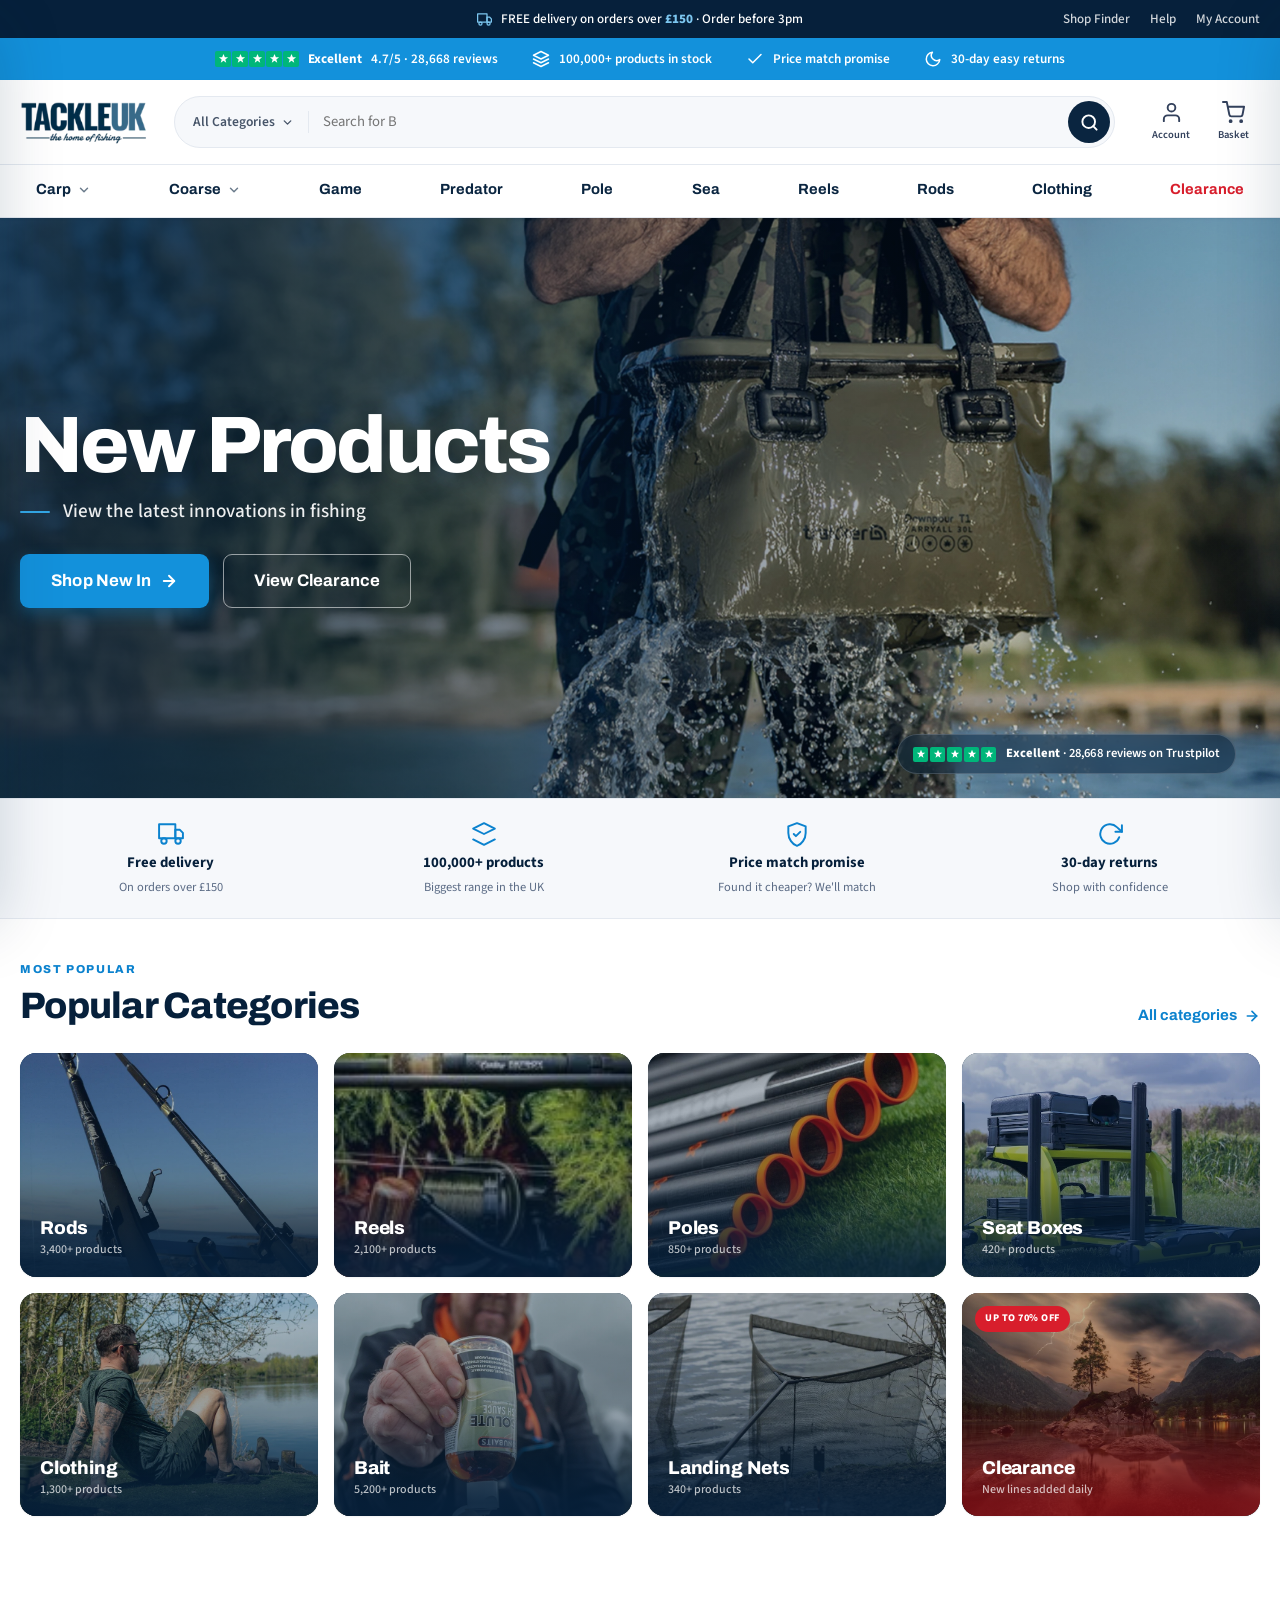
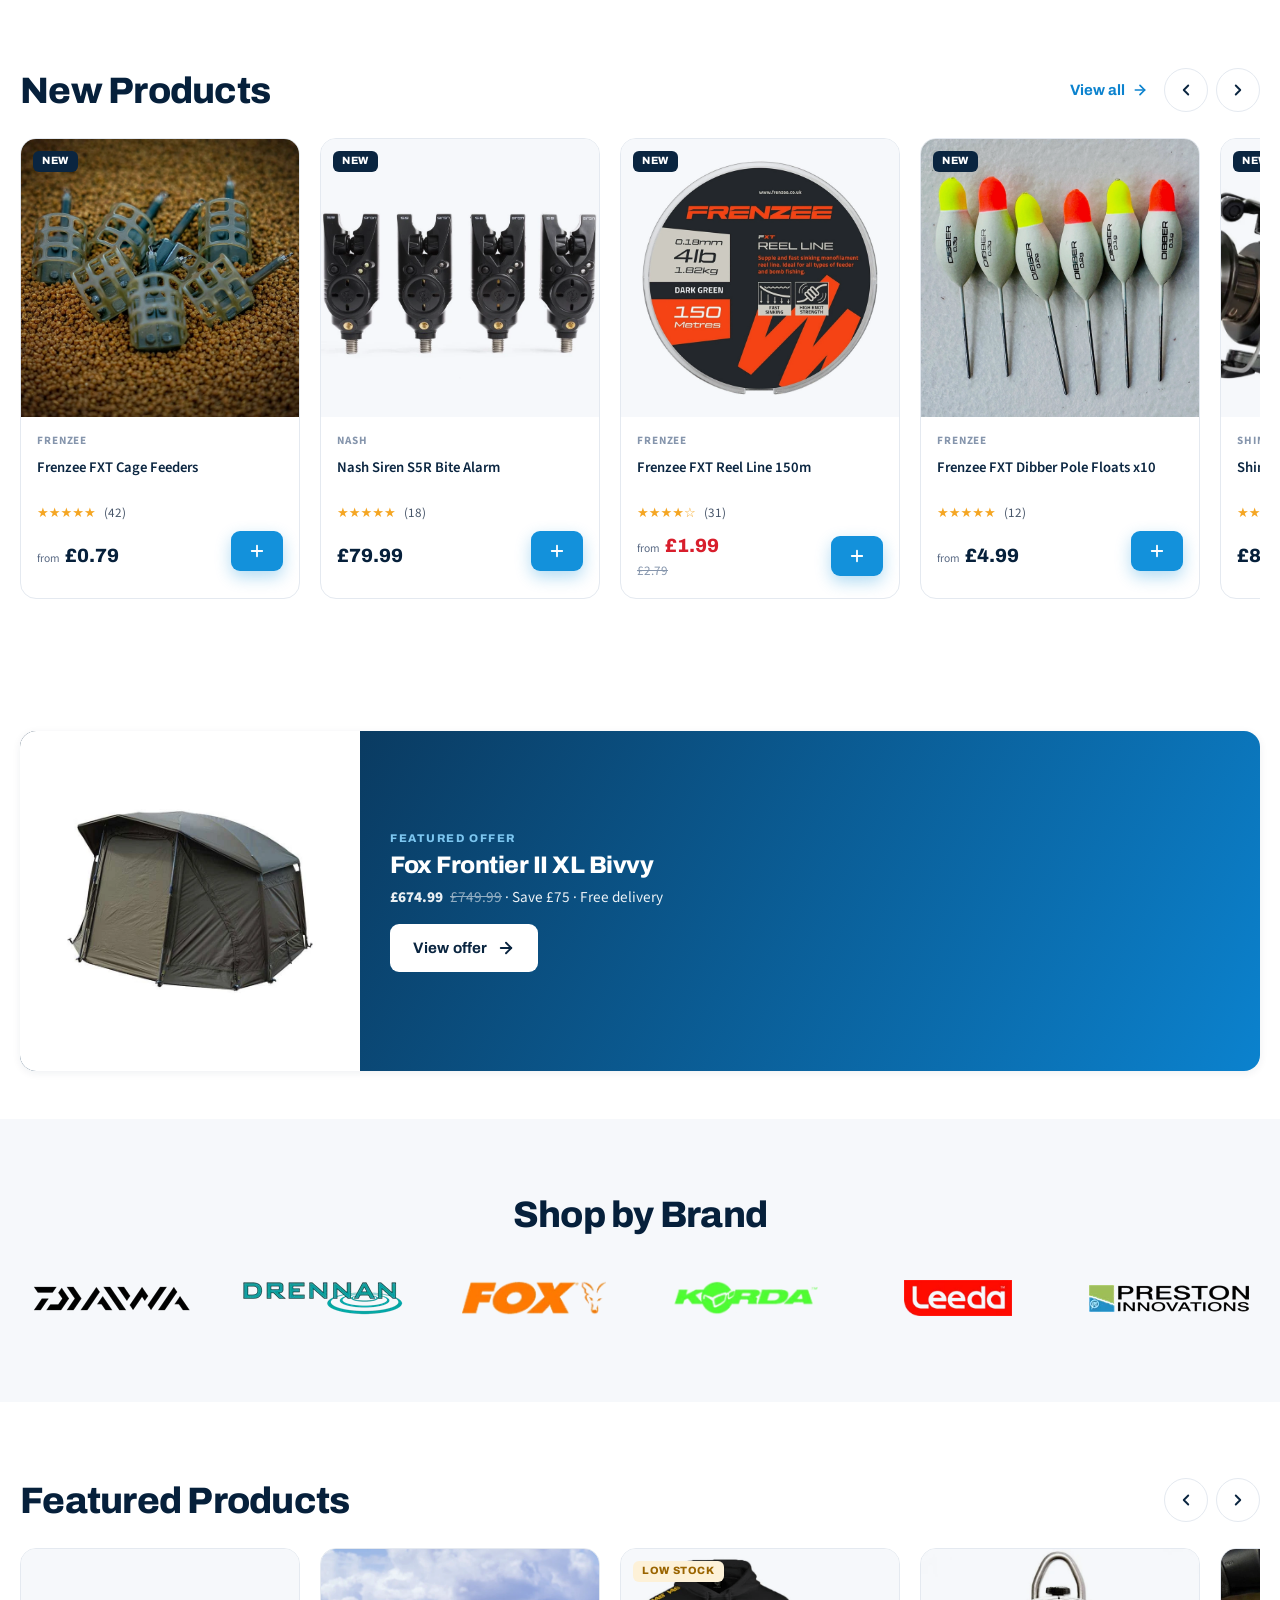
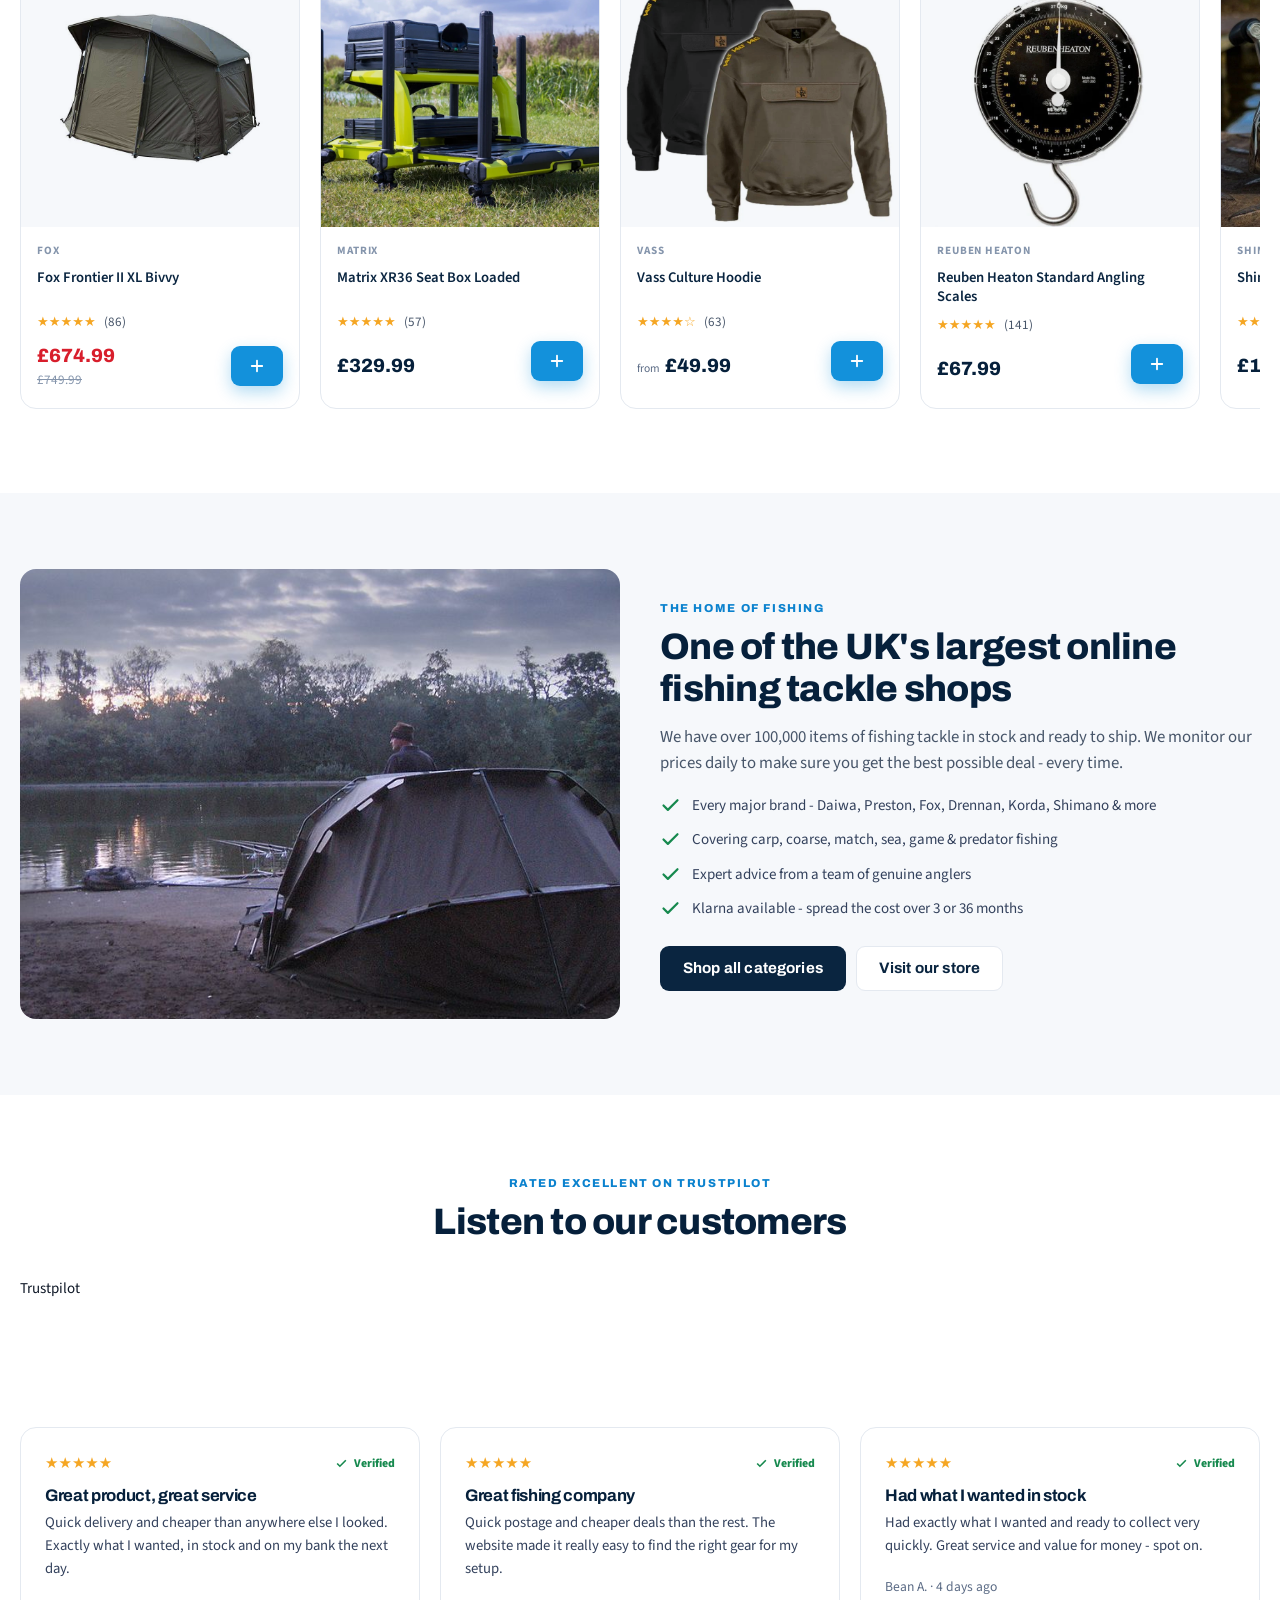
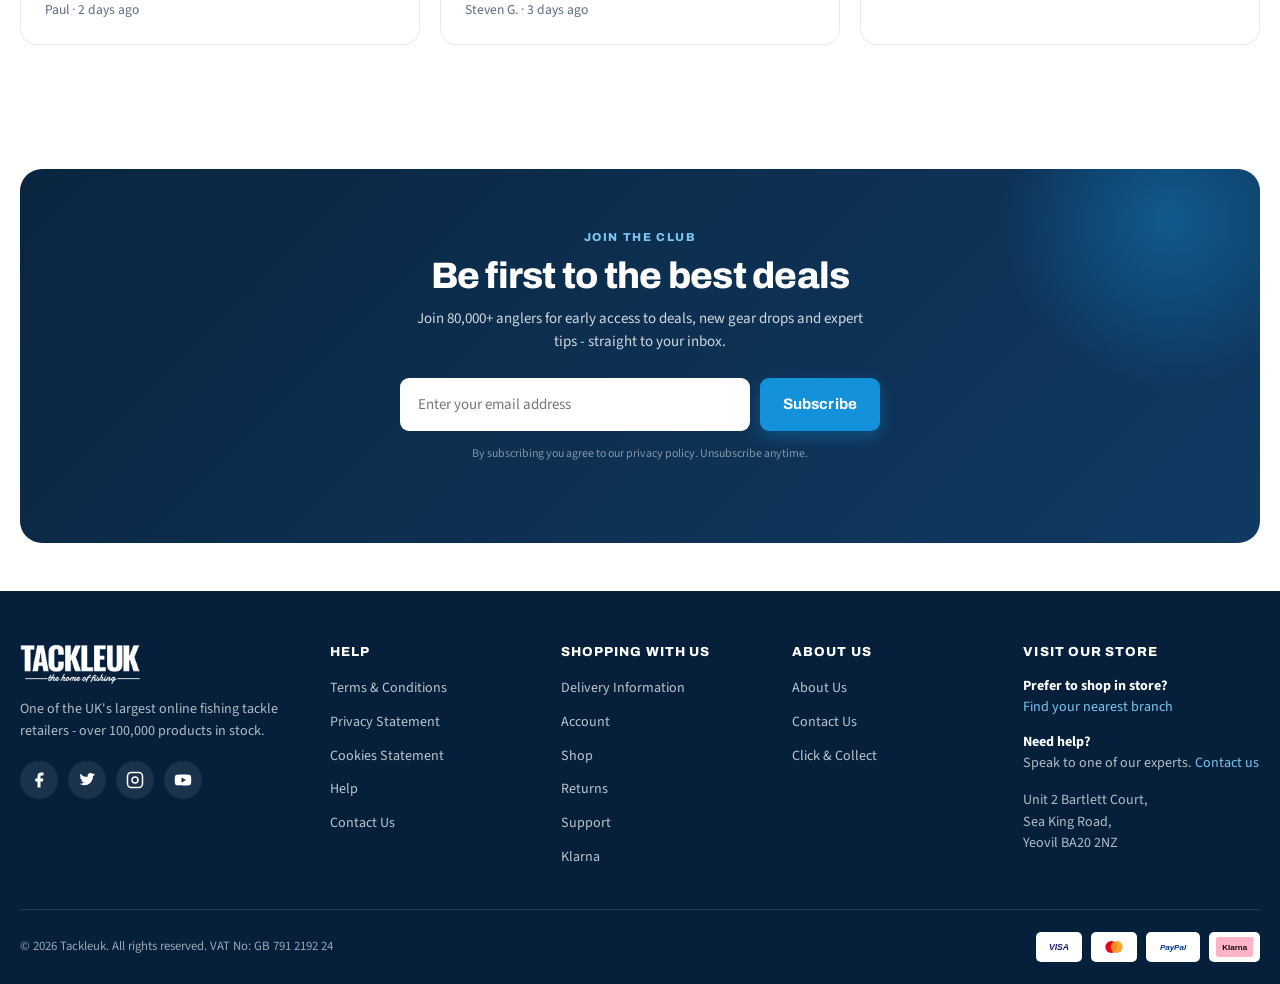
==== index.html @ a9b5683c "Category: pre-order cards show just "Pre-order" (drop ships date) - Remove the "· ships 12 Jul" suff" ====
<!DOCTYPE html>
<html lang="en-GB">
<head>
<meta charset="UTF-8">
<meta name="viewport" content="width=device-width, initial-scale=1">
<title>Tackleuk - The Home of Fishing | UK's Largest Online Tackle Shop</title>
<meta name="description" content="Over 100,000 fishing tackle products in stock. Carp, coarse, game, sea & predator gear from Preston, Daiwa, Fox, Korda, Shimano & more.">
<link rel="preconnect" href="https://fonts.googleapis.com">
<link rel="preconnect" href="https://fonts.gstatic.com" crossorigin>
<link href="https://fonts.googleapis.com/css2?family=Source+Sans+3:wght@400;500;600;700&family=Archivo:wght@600;700;800&display=swap" rel="stylesheet">
<link rel="manifest" href="site.webmanifest">
<meta name="theme-color" content="#0A2540">
<link rel="apple-touch-icon" href="assets/img/icon-192.png">
<link rel="icon" type="image/jpeg" href="assets/img/Tackleuk%20Favicon%20-%20White.jpg">
<link rel="stylesheet" href="assets/css/tuk.css?v=20260724d">
</head>
<body>

<!-- ANNOUNCEMENT BAR -->
<div class="announce">
  <div class="container">
    <div class="announce-rot">
      <svg viewBox="0 0 24 24" fill="none" stroke="currentColor" stroke-width="2" stroke-linecap="round" stroke-linejoin="round"><rect x="1" y="3" width="15" height="13"/><polygon points="16 8 20 8 23 11 23 16 16 16 16 8"/><circle cx="5.5" cy="18.5" r="2.5"/><circle cx="18.5" cy="18.5" r="2.5"/></svg>
      <span>FREE delivery on orders over <b>£150</b><span class="announce-cut"> · Order before 3pm</span></span>
    </div>
    <div class="announce-side">
      <a href="#">Shop Finder</a><a href="#">Help</a><a href="#">My Account</a>
    </div>
  </div>
</div>

<!-- TRUST BAR -->
<div class="trustbar">
  <div class="container">
    <div class="ti"><span class="tp-stars"><span><svg viewBox="0 0 24 24" fill="currentColor"><polygon points="12 2 15 9 22 9 16 14 18 21 12 17 6 21 8 14 2 9 9 9"/></svg></span><span><svg viewBox="0 0 24 24" fill="currentColor"><polygon points="12 2 15 9 22 9 16 14 18 21 12 17 6 21 8 14 2 9 9 9"/></svg></span><span><svg viewBox="0 0 24 24" fill="currentColor"><polygon points="12 2 15 9 22 9 16 14 18 21 12 17 6 21 8 14 2 9 9 9"/></svg></span><span><svg viewBox="0 0 24 24" fill="currentColor"><polygon points="12 2 15 9 22 9 16 14 18 21 12 17 6 21 8 14 2 9 9 9"/></svg></span><span><svg viewBox="0 0 24 24" fill="currentColor"><polygon points="12 2 15 9 22 9 16 14 18 21 12 17 6 21 8 14 2 9 9 9"/></svg></span></span> <b>Excellent</b> 4.7/5 · 28,668 reviews</div>
    <div class="ti"><svg viewBox="0 0 24 24" fill="none" stroke="currentColor" stroke-width="2" stroke-linecap="round" stroke-linejoin="round"><path d="M12 2L2 7l10 5 10-5-10-5z"/><path d="M2 17l10 5 10-5M2 12l10 5 10-5"/></svg> 100,000+ products in stock</div>
    <div class="ti"><svg viewBox="0 0 24 24" fill="none" stroke="currentColor" stroke-width="2" stroke-linecap="round" stroke-linejoin="round"><polyline points="20 6 9 17 4 12"/></svg> Price match promise</div>
    <div class="ti"><svg viewBox="0 0 24 24" fill="none" stroke="currentColor" stroke-width="2" stroke-linecap="round" stroke-linejoin="round"><path d="M21 12.79A9 9 0 1 1 11.21 3 7 7 0 0 0 21 12.79z"/></svg> 30-day easy returns</div>
  </div>
</div>

<!-- HEADER -->
<header class="header">
  <div class="header-main">
    <div class="container">
      <a href="index.html" class="logo"><img src="assets/img/logo.webp" alt="TackleUK - the home of fishing" width="178" height="64"></a>

      <div class="search">
        <form role="search" onsubmit="return false">
          <span class="s-cat">All Categories
            <svg viewBox="0 0 24 24" width="13" height="13" fill="none" stroke="currentColor" stroke-width="2.5" stroke-linecap="round" stroke-linejoin="round"><polyline points="6 9 12 15 18 9"/></svg>
          </span>
          <input type="search" placeholder="Search 100,000+ products, brands and categories…" aria-label="Search">
          <button class="s-btn" type="submit" aria-label="Search"><svg viewBox="0 0 24 24" fill="none" stroke="currentColor" stroke-width="2.4" stroke-linecap="round" stroke-linejoin="round"><circle cx="11" cy="11" r="8"/><line x1="21" y1="21" x2="16.65" y2="16.65"/></svg></button>
        </form>
        <div class="s-suggest">
          <h5>Popular searches</h5>
          <div class="s-terms">
            <a href="category.html">Carp rods</a><a href="category.html">Bivvy</a><a href="category.html">Bait boat</a>
            <a href="category.html">Pole elastic</a><a href="category.html">Method feeder</a><a href="category.html">Bite alarms</a>
          </div>
          <h5>Trending products</h5>
          <a href="product.html" class="s-prod"><span class="ph"><img src="assets/img/photos/fox-frontier-xl.webp" alt=""></span><span class="info"><span class="n">Fox Frontier II XL Bivvy</span><span class="p">£674.99</span></span></a>
          <a href="product.html" class="s-prod"><span class="ph"><img src="assets/img/photos/prod-shimano-baitrunner-dl.webp" alt=""></span><span class="info"><span class="n">Shimano Baitrunner DL Reel</span><span class="p">£89.99</span></span></a>
          <a href="product.html" class="s-prod"><span class="ph"><img src="assets/img/photos/prod-daiwa-ninja-x-feeder-rod.webp" alt=""></span><span class="info"><span class="n">Daiwa Ninja X Feeder Rod</span><span class="p">£54.99</span></span></a>
        </div>
      </div>

      <div class="header-tools">
        <a href="#" class="tool"><svg viewBox="0 0 24 24" fill="none" stroke="currentColor" stroke-width="2" stroke-linecap="round" stroke-linejoin="round"><path d="M20 21v-2a4 4 0 0 0-4-4H8a4 4 0 0 0-4 4v2"/><circle cx="12" cy="7" r="4"/></svg><span class="lbl">Account</span></a>
        <a href="#" class="tool" data-open-cart><svg viewBox="0 0 24 24" fill="none" stroke="currentColor" stroke-width="2" stroke-linecap="round" stroke-linejoin="round"><circle cx="9" cy="21" r="1"/><circle cx="20" cy="21" r="1"/><path d="M1 1h4l2.68 13.39a2 2 0 0 0 2 1.61h9.72a2 2 0 0 0 2-1.61L23 6H6"/></svg><span class="lbl">Basket</span><span class="count" data-cart-count style="display:none">0</span></a>
      </div>
    </div>
  </div>

  <!-- NAV + MEGA MENU -->
  <nav class="nav">
    <div class="container">
      <div class="nav-item">
        <a href="category.html" class="nav-link">Carp <svg viewBox="0 0 24 24" fill="none" stroke="currentColor" stroke-width="2.5" stroke-linecap="round" stroke-linejoin="round"><polyline points="6 9 12 15 18 9"/></svg></a>
        <div class="mega mega-flat">
          <ul class="mega-cols">
            <li><a href="category.html">Bait</a></li>
            <li><a href="category.html">Bait Boats</a></li>
            <li><a href="category.html">Baiting Poles & Spoons</a></li>
            <li><a href="category.html">Baiting Tools & Tools</a></li>
            <li><a href="category.html">Bank Sticks</a></li>
            <li><a href="category.html">Barrows</a></li>
            <li><a href="category.html">Batteries</a></li>
            <li><a href="category.html">Bedchairs & Sleep Systems</a></li>
            <li><a href="category.html">Bite Alarms & Receivers</a></li>
            <li><a href="category.html">Bivvies & Shelters</a></li>
            <li><a href="category.html">Bivvy Accessories</a></li>
            <li><a href="category.html">Bivvy Wraps & Skins</a></li>
            <li><a href="category.html">Boat Accessories</a></li>
            <li><a href="category.html">Boilie Making Equipment</a></li>
            <li><a href="category.html">Books & Prints</a></li>
            <li><a href="category.html">Buckets & Accessories</a></li>
            <li><a href="category.html">Buzz Bars</a></li>
            <li><a href="category.html">Carp Care</a></li>
            <li><a href="category.html">Catapults</a></li>
            <li><a href="category.html">Catfish Tackle</a></li>
            <li><a href="category.html">Chairs & Stools</a></li>
            <li><a href="category.html">Clothing</a></li>
            <li><a href="category.html">Controller & Zig Floats</a></li>
            <li><a href="category.html">Cooking Equipment</a></li>
            <li><a href="category.html">Distance Sticks</a></li>
            <li><a href="category.html">Fish Finders</a></li>
            <li><a href="category.html">Gadgets & Tech</a></li>
            <li><a href="category.html">Hand Towels</a></li>
            <li><a href="category.html">Hair Rigs & Rigs</a></li>
            <li><a href="category.html">Hooks</a></li>
            <li><a href="category.html">Hooklinks & Leaders</a></li>
            <li><a href="category.html">Leads & Back Leads</a></li>
            <li><a href="category.html">Lighting & Headlamps</a></li>
            <li><a href="category.html">Lines & Braids</a></li>
            <li><a href="category.html">Luggage</a></li>
            <li><a href="category.html">Marker Floats & Elastic</a></li>
            <li><a href="category.html">Method Feeders</a></li>
            <li><a href="category.html">Mosquito & Insect Repellent</a></li>
            <li><a href="category.html">Nets & Handles</a></li>
            <li><a href="category.html">PVA Products</a></li>
            <li><a href="category.html">Reels</a></li>
            <li><a href="category.html">Rig Bits</a></li>
            <li><a href="category.html">Rods</a></li>
            <li><a href="category.html">Rod Carriers & Tubes</a></li>
            <li><a href="category.html">Rod Pods</a></li>
            <li><a href="category.html">Rod Rests</a></li>
            <li><a href="category.html">Sleeping Bags, Pillows & Covers</a></li>
            <li><a href="category.html">Spods & Spombs</a></li>
            <li><a href="category.html">Swingers & Indicators</a></li>
            <li><a href="category.html">Tackle Boxes & Rig Bins</a></li>
            <li><a href="category.html">Throwing Sticks</a></li>
            <li><a href="category.html">Unhooking Mats & Cradles</a></li>
            <li><a href="category.html">Weighing Equipment</a></li>
          </ul>
        </div>
      </div>
      <div class="nav-item"><a href="category.html" class="nav-link">Coarse <svg viewBox="0 0 24 24" fill="none" stroke="currentColor" stroke-width="2.5" stroke-linecap="round" stroke-linejoin="round"><polyline points="6 9 12 15 18 9"/></svg></a>
        <div class="mega">
          <div><h5>Poles & Whips</h5><ul><li><a href="category.html">Match Poles</a></li><li><a href="category.html">Margin Poles</a></li><li><a href="category.html">Pole Elastic</a></li><li><a href="category.html">Pole Floats</a></li></ul></div>
          <div><h5>Seat Boxes</h5><ul><li><a href="category.html">Seat Box Systems</a></li><li><a href="category.html">Accessories</a></li><li><a href="category.html">Feeder Arms</a></li><li><a href="category.html">Side Trays</a></li></ul></div>
          <div><h5>Feeder & Float</h5><ul><li><a href="category.html">Feeder Rods</a></li><li><a href="category.html">Method Feeders</a></li><li><a href="category.html">Groundbait</a></li><li><a href="category.html" class="feat">Match Deals</a></li></ul></div>
        </div>
      </div>
      <div class="nav-item"><a href="category.html" class="nav-link">Game</a></div>
      <div class="nav-item"><a href="category.html" class="nav-link">Predator</a></div>
      <div class="nav-item"><a href="category.html" class="nav-link">Pole</a></div>
      <div class="nav-item"><a href="category.html" class="nav-link">Sea</a></div>
      <div class="nav-item"><a href="category.html" class="nav-link">Reels</a></div>
      <div class="nav-item"><a href="category.html" class="nav-link">Rods</a></div>
      <div class="nav-item"><a href="category.html" class="nav-link">Clothing</a></div>
      <div class="nav-item"><a href="category.html" class="nav-link clearance">Clearance</a></div>
    </div>
  </nav>
</header>

<!-- HERO -->
<section class="hero" data-hero>
  <div class="hero-slide">
    <img class="bg" src="assets/img/hero-1.jpg" alt="Angler wading the margins with a Trakker carryall">
    <div class="container">
      <div class="hero-inner">
        <h1 class="hero-title">New Products</h1>
        <p class="hero-lede"><span class="lede-rule"></span>View the latest innovations in fishing</p>
        <div class="hero-actions">
          <a href="category.html" class="btn btn-primary btn-lg">Shop New In
            <svg viewBox="0 0 24 24" fill="none" stroke="currentColor" stroke-width="2.5" stroke-linecap="round" stroke-linejoin="round"><line x1="5" y1="12" x2="19" y2="12"/><polyline points="12 5 19 12 12 19"/></svg></a>
          <a href="category.html" class="btn btn-outline-light btn-lg">View Clearance</a>
        </div>
      </div>
    </div>
  </div>
  <a class="hero-trust" href="#reviews" aria-label="Rated Excellent on Trustpilot from 28,668 reviews">
    <span class="tp-stars"><span><svg viewBox="0 0 24 24" fill="currentColor"><polygon points="12 2 15 9 22 9 16 14 18 21 12 17 6 21 8 14 2 9 9 9"/></svg></span><span><svg viewBox="0 0 24 24" fill="currentColor"><polygon points="12 2 15 9 22 9 16 14 18 21 12 17 6 21 8 14 2 9 9 9"/></svg></span><span><svg viewBox="0 0 24 24" fill="currentColor"><polygon points="12 2 15 9 22 9 16 14 18 21 12 17 6 21 8 14 2 9 9 9"/></svg></span><span><svg viewBox="0 0 24 24" fill="currentColor"><polygon points="12 2 15 9 22 9 16 14 18 21 12 17 6 21 8 14 2 9 9 9"/></svg></span><span><svg viewBox="0 0 24 24" fill="currentColor"><polygon points="12 2 15 9 22 9 16 14 18 21 12 17 6 21 8 14 2 9 9 9"/></svg></span></span>
    <span class="ht-txt"><b>Excellent</b> · 28,668 reviews<span class="ht-tp"> on Trustpilot</span></span>
  </a>
</section>

<!-- USP BAND -->
<section class="usp-band">
  <div class="container">
    <div class="usp-band-in">
      <div class="u"><span class="ic"><svg viewBox="0 0 24 24" fill="none" stroke="currentColor" stroke-width="2" stroke-linecap="round" stroke-linejoin="round"><rect x="1" y="3" width="15" height="13"/><polygon points="16 8 20 8 23 11 23 16 16 16 16 8"/><circle cx="5.5" cy="18.5" r="2.5"/><circle cx="18.5" cy="18.5" r="2.5"/></svg></span><div class="t">Free delivery</div><div class="d">On orders over £150</div></div>
      <div class="u"><span class="ic"><svg viewBox="0 0 24 24" fill="none" stroke="currentColor" stroke-width="2" stroke-linecap="round" stroke-linejoin="round"><path d="M12 2L2 7l10 5 10-5-10-5z"/><path d="M2 17l10 5 10-5"/></svg></span><div class="t">100,000+ products</div><div class="d">Biggest range in the UK</div></div>
      <div class="u"><span class="ic"><svg viewBox="0 0 24 24" fill="none" stroke="currentColor" stroke-width="2" stroke-linecap="round" stroke-linejoin="round"><path d="M12 2L4 5v6c0 5.5 3.8 10.7 8 12 4.2-1.3 8-6.5 8-12V5l-8-3z"/><polyline points="9 12 11 14 15 10"/></svg></span><div class="t">Price match promise</div><div class="d">Found it cheaper? We'll match</div></div>
      <div class="u"><span class="ic"><svg viewBox="0 0 24 24" fill="none" stroke="currentColor" stroke-width="2" stroke-linecap="round" stroke-linejoin="round"><polyline points="23 4 23 10 17 10"/><path d="M20.49 15a9 9 0 1 1-2.12-9.36L23 10"/></svg></span><div class="t">30-day returns</div><div class="d">Shop with confidence</div></div>
    </div>
  </div>
</section>

<!-- POPULAR CATEGORIES -->
<section class="section" style="padding-top:clamp(22px,3vw,40px)">
  <div class="container">
    <div class="flex items-end justify-between mb-4" style="gap:20px">
      <div><span class="eyebrow">Most popular</span><h2 style="margin-top:6px">Popular Categories</h2></div>
      <a href="category.html" class="link-arrow">All categories <svg viewBox="0 0 24 24" fill="none" stroke="currentColor" stroke-width="2.5" stroke-linecap="round" stroke-linejoin="round"><line x1="5" y1="12" x2="19" y2="12"/><polyline points="12 5 19 12 12 19"/></svg></a>
    </div>
    <div class="cat-grid">
      <a class="cat-tile" href="category.html"><img src="assets/img/photos/rods.webp" alt="Rods"><span class="ct-go"><svg viewBox="0 0 24 24" fill="none" stroke="currentColor" stroke-width="2.5" stroke-linecap="round" stroke-linejoin="round"><line x1="5" y1="12" x2="19" y2="12"/><polyline points="12 5 19 12 12 19"/></svg></span><div class="ct-body"><span class="ct-name">Rods</span><span class="ct-meta">3,400+ products</span></div></a>
      <a class="cat-tile" href="category.html"><img src="assets/img/photos/reels.webp" alt="Reels"><span class="ct-go"><svg viewBox="0 0 24 24" fill="none" stroke="currentColor" stroke-width="2.5" stroke-linecap="round" stroke-linejoin="round"><line x1="5" y1="12" x2="19" y2="12"/><polyline points="12 5 19 12 12 19"/></svg></span><div class="ct-body"><span class="ct-name">Reels</span><span class="ct-meta">2,100+ products</span></div></a>
      <a class="cat-tile" href="category.html"><img src="assets/img/photos/poles.webp" alt="Poles"><span class="ct-go"><svg viewBox="0 0 24 24" fill="none" stroke="currentColor" stroke-width="2.5" stroke-linecap="round" stroke-linejoin="round"><line x1="5" y1="12" x2="19" y2="12"/><polyline points="12 5 19 12 12 19"/></svg></span><div class="ct-body"><span class="ct-name">Poles</span><span class="ct-meta">850+ products</span></div></a>
      <a class="cat-tile" href="category.html"><img src="assets/img/photos/seat%20boxes.webp" alt="Seat boxes"><span class="ct-go"><svg viewBox="0 0 24 24" fill="none" stroke="currentColor" stroke-width="2.5" stroke-linecap="round" stroke-linejoin="round"><line x1="5" y1="12" x2="19" y2="12"/><polyline points="12 5 19 12 12 19"/></svg></span><div class="ct-body"><span class="ct-name">Seat Boxes</span><span class="ct-meta">420+ products</span></div></a>
      <a class="cat-tile" href="category.html"><img src="assets/img/photos/clothing.webp" alt="Clothing"><span class="ct-go"><svg viewBox="0 0 24 24" fill="none" stroke="currentColor" stroke-width="2.5" stroke-linecap="round" stroke-linejoin="round"><line x1="5" y1="12" x2="19" y2="12"/><polyline points="12 5 19 12 12 19"/></svg></span><div class="ct-body"><span class="ct-name">Clothing</span><span class="ct-meta">1,300+ products</span></div></a>
      <a class="cat-tile" href="category.html"><img src="assets/img/photos/bait.webp" alt="Bait"><span class="ct-go"><svg viewBox="0 0 24 24" fill="none" stroke="currentColor" stroke-width="2.5" stroke-linecap="round" stroke-linejoin="round"><line x1="5" y1="12" x2="19" y2="12"/><polyline points="12 5 19 12 12 19"/></svg></span><div class="ct-body"><span class="ct-name">Bait</span><span class="ct-meta">5,200+ products</span></div></a>
      <a class="cat-tile" href="category.html"><img src="assets/img/photos/nets.webp" alt="Landing nets"><span class="ct-go"><svg viewBox="0 0 24 24" fill="none" stroke="currentColor" stroke-width="2.5" stroke-linecap="round" stroke-linejoin="round"><line x1="5" y1="12" x2="19" y2="12"/><polyline points="12 5 19 12 12 19"/></svg></span><div class="ct-body"><span class="ct-name">Landing Nets</span><span class="ct-meta">340+ products</span></div></a>
      <a class="cat-tile ct-sale" href="category.html"><img src="assets/img/photos/tile-clearance.jpg" alt="Clearance"><span class="ct-flag">Up to 70% off</span><span class="ct-go"><svg viewBox="0 0 24 24" fill="none" stroke="currentColor" stroke-width="2.5" stroke-linecap="round" stroke-linejoin="round"><line x1="5" y1="12" x2="19" y2="12"/><polyline points="12 5 19 12 12 19"/></svg></span><div class="ct-body"><span class="ct-name">Clearance</span><span class="ct-meta">New lines added daily</span></div></a>
    </div>
  </div>
</section>

<!-- NEW PRODUCTS CAROUSEL -->
<section class="section">
  <div class="container">
    <div class="flex items-end justify-between mb-4" style="gap:20px">
      <div><h2 style="margin-top:0">New Products</h2></div>
      <div class="flex items-center gap-3">
        <a href="category.html" class="link-arrow">View all <svg viewBox="0 0 24 24" fill="none" stroke="currentColor" stroke-width="2.5" stroke-linecap="round" stroke-linejoin="round"><line x1="5" y1="12" x2="19" y2="12"/><polyline points="12 5 19 12 12 19"/></svg></a>
        <div class="carousel-nav" data-carousel-nav>
          <button data-prev aria-label="Previous"><svg viewBox="0 0 24 24" fill="none" stroke="currentColor" stroke-width="2.5" stroke-linecap="round" stroke-linejoin="round"><polyline points="15 18 9 12 15 6"/></svg></button>
          <button data-next aria-label="Next"><svg viewBox="0 0 24 24" fill="none" stroke="currentColor" stroke-width="2.5" stroke-linecap="round" stroke-linejoin="round"><polyline points="9 18 15 12 9 6"/></svg></button>
        </div>
      </div>
    </div>
    <div class="carousel" data-carousel id="newCarousel">
      <div class="carousel-track">
        <!-- card template repeated -->
        <article class="card">
          <div class="media">
            <div class="badges"><span class="badge badge-new">New</span></div>
            
            <a href="product.html"><img src="assets/img/photos/prod-frenzee-fxt-cage-feeders.webp" alt="Frenzee FXT Cage Feeders"></a>
          </div>
          <div class="body">
            <span class="brand-name">Frenzee</span>
            <a href="product.html" class="title">Frenzee FXT Cage Feeders</a>
            <div class="rating"><span class="stars">★★★★★</span><span>(42)</span></div>
            <div class="meta-row">
              <div class="price"><span class="from">from</span><span class="now">£0.79</span></div>
              <button class="btn btn-primary btn-sm" data-add="p-feeder" data-name="Frenzee FXT Cage Feeders" data-price="0.79" data-img="assets/img/photos/prod-frenzee-fxt-cage-feeders.webp" aria-label="Add to basket"><svg viewBox="0 0 24 24" fill="none" stroke="currentColor" stroke-width="2.4" stroke-linecap="round" stroke-linejoin="round"><line x1="12" y1="5" x2="12" y2="19"/><line x1="5" y1="12" x2="19" y2="12"/></svg></button>
            </div>
          </div>
        </article>

        <article class="card">
          <div class="media">
            <div class="badges"><span class="badge badge-new">New</span></div>
            
            <a href="product.html"><img src="assets/img/photos/prod-nash-siren-s5.webp" alt="Nash Siren S5R Bite Alarm"></a>
          </div>
          <div class="body">
            <span class="brand-name">Nash</span>
            <a href="product.html" class="title">Nash Siren S5R Bite Alarm</a>
            <div class="rating"><span class="stars">★★★★★</span><span>(18)</span></div>
            <div class="meta-row">
              <div class="price"><span class="now">£79.99</span></div>
              <button class="btn btn-primary btn-sm" data-add="p-alarm" data-name="Nash Siren S5R Bite Alarm" data-price="79.99" data-img="assets/img/photos/prod-nash-siren-s5.webp" aria-label="Add to basket"><svg viewBox="0 0 24 24" fill="none" stroke="currentColor" stroke-width="2.4" stroke-linecap="round" stroke-linejoin="round"><line x1="12" y1="5" x2="12" y2="19"/><line x1="5" y1="12" x2="19" y2="12"/></svg></button>
            </div>
          </div>
        </article>

        <article class="card">
          <div class="media">
            <div class="badges"><span class="badge badge-new">New</span></div>
            
            <a href="product.html"><img src="assets/img/photos/prod-frenzee-fxt-reel-line.webp" alt="Frenzee FXT Reel Line 150m"></a>
          </div>
          <div class="body">
            <span class="brand-name">Frenzee</span>
            <a href="product.html" class="title">Frenzee FXT Reel Line 150m</a>
            <div class="rating"><span class="stars">★★★★☆</span><span>(31)</span></div>
            <div class="meta-row">
              <div class="price"><span class="from">from</span><span class="now on-sale">£1.99</span><span class="was">£2.79</span></div>
              <button class="btn btn-primary btn-sm" data-add="p-line" data-name="Frenzee FXT Reel Line 150m" data-price="1.99" data-img="assets/img/photos/prod-frenzee-fxt-reel-line.webp" aria-label="Add to basket"><svg viewBox="0 0 24 24" fill="none" stroke="currentColor" stroke-width="2.4" stroke-linecap="round" stroke-linejoin="round"><line x1="12" y1="5" x2="12" y2="19"/><line x1="5" y1="12" x2="19" y2="12"/></svg></button>
            </div>
          </div>
        </article>

        <article class="card">
          <div class="media">
            <div class="badges"><span class="badge badge-new">New</span></div>
            
            <a href="product.html"><img src="assets/img/photos/prod-frenzee-fxt-dibber-floats.webp" alt="Frenzee FXT Dibber Pole Floats x10"></a>
          </div>
          <div class="body">
            <span class="brand-name">Frenzee</span>
            <a href="product.html" class="title">Frenzee FXT Dibber Pole Floats x10</a>
            <div class="rating"><span class="stars">★★★★★</span><span>(12)</span></div>
            <div class="meta-row">
              <div class="price"><span class="from">from</span><span class="now">£4.99</span></div>
              <button class="btn btn-primary btn-sm" data-add="p-float" data-name="Frenzee FXT Dibber Pole Floats x10" data-price="4.99" data-img="assets/img/photos/prod-frenzee-fxt-dibber-floats.webp" aria-label="Add to basket"><svg viewBox="0 0 24 24" fill="none" stroke="currentColor" stroke-width="2.4" stroke-linecap="round" stroke-linejoin="round"><line x1="12" y1="5" x2="12" y2="19"/><line x1="5" y1="12" x2="19" y2="12"/></svg></button>
            </div>
          </div>
        </article>

        <article class="card">
          <div class="media">
            <div class="badges"><span class="badge badge-new">New</span></div>
            
            <a href="product.html"><img src="assets/img/photos/prod-shimano-baitrunner-dl.webp" alt="Shimano Baitrunner DL Reel"></a>
          </div>
          <div class="body">
            <span class="brand-name">Shimano</span>
            <a href="product.html" class="title">Shimano Baitrunner DL Reel</a>
            <div class="rating"><span class="stars">★★★★★</span><span>(204)</span></div>
            <div class="meta-row">
              <div class="price"><span class="now">£89.99</span></div>
              <button class="btn btn-primary btn-sm" data-add="p-reel" data-name="Shimano Baitrunner DL Reel" data-price="89.99" data-img="assets/img/photos/prod-shimano-baitrunner-dl.webp" aria-label="Add to basket"><svg viewBox="0 0 24 24" fill="none" stroke="currentColor" stroke-width="2.4" stroke-linecap="round" stroke-linejoin="round"><line x1="12" y1="5" x2="12" y2="19"/><line x1="5" y1="12" x2="19" y2="12"/></svg></button>
            </div>
          </div>
        </article>
        <article class="card">
          <div class="media">
            <div class="badges"><span class="badge badge-new">New</span></div>
            
            <a href="product.html"><img src="assets/img/photos/prod-fox-rage-uv-lure-pack.webp" alt="Fox Rage Ultra UV Pike Lure Pack"></a>
          </div>
          <div class="body">
            <span class="brand-name">Fox Rage</span>
            <a href="product.html" class="title">Fox Rage Ultra UV Pike Lure Pack</a>
            <div class="rating"><span class="stars">★★★★★</span><span>(37)</span></div>
            <div class="meta-row">
              <div class="price"><span class="now">£12.99</span></div>
              <button class="btn btn-primary btn-sm" data-add="p-lure" data-name="Fox Rage Ultra UV Pike Lure Pack" data-price="12.99" data-img="assets/img/photos/prod-fox-rage-uv-lure-pack.webp" aria-label="Add to basket"><svg viewBox="0 0 24 24" fill="none" stroke="currentColor" stroke-width="2.4" stroke-linecap="round" stroke-linejoin="round"><line x1="12" y1="5" x2="12" y2="19"/><line x1="5" y1="12" x2="19" y2="12"/></svg></button>
            </div>
          </div>
        </article>
        <article class="card">
          <div class="media">
            <div class="badges"><span class="badge badge-new">New</span></div>
            
            <a href="product.html"><img src="assets/img/photos/prod-daiwa-ninja-x-feeder-rod.webp" alt="Daiwa Ninja X Feeder Rod 12ft"></a>
          </div>
          <div class="body">
            <span class="brand-name">Daiwa</span>
            <a href="product.html" class="title">Daiwa Ninja X Feeder Rod 12ft</a>
            <div class="rating"><span class="stars">★★★★★</span><span>(58)</span></div>
            <div class="meta-row">
              <div class="price"><span class="now">£54.99</span></div>
              <button class="btn btn-primary btn-sm" data-add="p-rod" data-name="Daiwa Ninja X Feeder Rod 12ft" data-price="54.99" data-img="assets/img/photos/prod-daiwa-ninja-x-feeder-rod.webp" aria-label="Add to basket"><svg viewBox="0 0 24 24" fill="none" stroke="currentColor" stroke-width="2.4" stroke-linecap="round" stroke-linejoin="round"><line x1="12" y1="5" x2="12" y2="19"/><line x1="5" y1="12" x2="19" y2="12"/></svg></button>
            </div>
          </div>
        </article>
        <article class="card">
          <div class="media">
            <div class="badges"><span class="badge badge-new">New</span></div>
            
            <a href="product.html"><img src="assets/img/photos/prod-sticky-krill-active-boilies.webp" alt="Sticky Baits Krill Active Boilies 1kg"></a>
          </div>
          <div class="body">
            <span class="brand-name">Sticky Baits</span>
            <a href="product.html" class="title">Sticky Baits Krill Active Boilies 1kg</a>
            <div class="rating"><span class="stars">★★★★★</span><span>(96)</span></div>
            <div class="meta-row">
              <div class="price"><span class="now">£14.99</span></div>
              <button class="btn btn-primary btn-sm" data-add="p-bait" data-name="Sticky Baits Krill Active Boilies 1kg" data-price="14.99" data-img="assets/img/photos/prod-sticky-krill-active-boilies.webp" aria-label="Add to basket"><svg viewBox="0 0 24 24" fill="none" stroke="currentColor" stroke-width="2.4" stroke-linecap="round" stroke-linejoin="round"><line x1="12" y1="5" x2="12" y2="19"/><line x1="5" y1="12" x2="19" y2="12"/></svg></button>
            </div>
          </div>
        </article>
        <article class="card">
          <div class="media">
            <div class="badges"><span class="badge badge-new">New</span></div>
            
            <a href="product.html"><img src="assets/img/photos/prod-matrix-xtr300-pole.webp" alt="Matrix Aquos Ultra 13m Pole Package"></a>
          </div>
          <div class="body">
            <span class="brand-name">Matrix</span>
            <a href="product.html" class="title">Matrix Aquos Ultra 13m Pole Package</a>
            <div class="rating"><span class="stars">★★★★☆</span><span>(14)</span></div>
            <div class="meta-row">
              <div class="price"><span class="now">£449.99</span></div>
              <button class="btn btn-primary btn-sm" data-add="p-pole" data-name="Matrix Aquos Ultra 13m Pole Package" data-price="449.99" data-img="assets/img/photos/prod-matrix-xtr300-pole.webp" aria-label="Add to basket"><svg viewBox="0 0 24 24" fill="none" stroke="currentColor" stroke-width="2.4" stroke-linecap="round" stroke-linejoin="round"><line x1="12" y1="5" x2="12" y2="19"/><line x1="5" y1="12" x2="19" y2="12"/></svg></button>
            </div>
          </div>
        </article>
      </div>
    </div>
  </div>
</section>

<!-- DEAL BANNER WITH COUNTDOWN -->
<section class="section-tight">
  <div class="container">
    <a href="product.html" class="promo-feature">
      <div class="pf-media"><img src="assets/img/photos/fox-frontier-xl.webp" alt="Fox Frontier II XL Bivvy"></div>
      <div class="pf-body">
        <span class="pf-eyebrow">Featured offer</span>
        <h3>Fox Frontier II XL Bivvy</h3>
        <p><b>£674.99</b> <s>£749.99</s> · Save £75 · Free delivery</p>
        <span class="btn pf-btn">View offer <svg viewBox="0 0 24 24" fill="none" stroke="currentColor" stroke-width="2.5" stroke-linecap="round" stroke-linejoin="round"><line x1="5" y1="12" x2="19" y2="12"/><polyline points="12 5 19 12 12 19"/></svg></span>
      </div>
    </a>
  </div>
</section>

<!-- BRAND RAIL -->
<section class="section bg-soft">
  <div class="container">
    <div class="section-head"><h2 style="margin-top:0">Shop by Brand</h2></div>
    <div class="brand-rail">
      <a href="category.html"><img src="assets/img/brand-daiwa.webp" alt="Daiwa" height="34"></a>
      <a href="category.html"><img src="assets/img/brand-drennan.webp" alt="Drennan" height="34"></a>
      <a href="category.html"><img src="assets/img/brand-fox.webp" alt="Fox" height="34"></a>
      <a href="category.html"><img src="assets/img/brand-korda.webp" alt="Korda" height="34"></a>
      <a href="category.html"><img src="assets/img/brand-leeda.webp" alt="Leeda" height="34"></a>
      <a href="category.html"><img src="assets/img/brand-preston.webp" alt="Preston Innovations" height="34"></a>
    </div>
  </div>
</section>

<!-- FEATURED PRODUCTS GRID -->
<section class="section">
  <div class="container">
    <div class="flex items-end justify-between mb-4" style="gap:20px">
      <div><h2 style="margin-top:0">Featured Products</h2></div>
      <div class="flex items-center gap-3">
        <div class="carousel-nav" data-carousel-nav>
          <button data-prev aria-label="Previous"><svg viewBox="0 0 24 24" fill="none" stroke="currentColor" stroke-width="2.5" stroke-linecap="round" stroke-linejoin="round"><polyline points="15 18 9 12 15 6"/></svg></button>
          <button data-next aria-label="Next"><svg viewBox="0 0 24 24" fill="none" stroke="currentColor" stroke-width="2.5" stroke-linecap="round" stroke-linejoin="round"><polyline points="9 18 15 12 9 6"/></svg></button>
        </div>
      </div>
    </div>
    <div class="carousel" data-carousel id="featuredCarousel">
      <div class="carousel-track">
      <article class="card">
        <div class="media">
          <a href="product.html"><img src="assets/img/photos/fox-frontier-xl.webp" alt="Fox Frontier II XL Bivvy"></a>
        </div>
        <div class="body">
          <span class="brand-name">Fox</span>
          <a href="product.html" class="title">Fox Frontier II XL Bivvy</a>
          <div class="rating"><span class="stars">★★★★★</span><span>(86)</span></div>
          <div class="meta-row">
            <div class="price"><span class="now on-sale">£674.99</span><span class="was">£749.99</span></div>
            <button class="btn btn-primary btn-sm" data-add="p-bivvy" data-variant="Frontier II XL · Khaki Green" data-name="Fox Frontier II XL Bivvy" data-price="674.99" data-img="assets/img/photos/mega-carp.jpg" aria-label="Add to basket"><svg viewBox="0 0 24 24" fill="none" stroke="currentColor" stroke-width="2.4" stroke-linecap="round" stroke-linejoin="round"><line x1="12" y1="5" x2="12" y2="19"/><line x1="5" y1="12" x2="19" y2="12"/></svg></button>
          </div>
        </div>
      </article>

      <article class="card">
        <div class="media">
          
          <a href="product.html"><img src="assets/img/photos/prod-matrix-xr36-seatbox.webp" alt="Matrix XR36 Seat Box"></a>
        </div>
        <div class="body">
          <span class="brand-name">Matrix</span>
          <a href="product.html" class="title">Matrix XR36 Seat Box Loaded</a>
          <div class="rating"><span class="stars">★★★★★</span><span>(57)</span></div>
          <div class="meta-row">
            <div class="price"><span class="now">£329.99</span></div>
            <button class="btn btn-primary btn-sm" data-add="p-seatbox" data-name="Matrix XR36 Seat Box Loaded" data-price="329.99" data-img="assets/img/photos/prod-matrix-xr36-seatbox.webp" aria-label="Add to basket"><svg viewBox="0 0 24 24" fill="none" stroke="currentColor" stroke-width="2.4" stroke-linecap="round" stroke-linejoin="round"><line x1="12" y1="5" x2="12" y2="19"/><line x1="5" y1="12" x2="19" y2="12"/></svg></button>
          </div>
        </div>
      </article>

      <article class="card">
        <div class="media">
          <div class="badges"><span class="badge badge-low">Low stock</span></div>
          
          <a href="product.html"><img src="assets/img/photos/prod-vass-culture-hoodie.webp" alt="Vass Culture Hoodie"></a>
        </div>
        <div class="body">
          <span class="brand-name">Vass</span>
          <a href="product.html" class="title">Vass Culture Hoodie</a>
          <div class="rating"><span class="stars">★★★★☆</span><span>(63)</span></div>
          <div class="meta-row">
            <div class="price"><span class="from">from</span><span class="now">£49.99</span></div>
            <button class="btn btn-primary btn-sm" data-add="p-hoody" data-name="Vass Culture Hoodie" data-price="49.99" data-img="assets/img/photos/prod-vass-culture-hoodie.webp" aria-label="Add to basket"><svg viewBox="0 0 24 24" fill="none" stroke="currentColor" stroke-width="2.4" stroke-linecap="round" stroke-linejoin="round"><line x1="12" y1="5" x2="12" y2="19"/><line x1="5" y1="12" x2="19" y2="12"/></svg></button>
          </div>
        </div>
      </article>

      <article class="card">
        <div class="media">
          
          <a href="product.html"><img src="assets/img/photos/prod-reuben-heaton-scales.webp" alt="Reuben Heaton Standard Scales"></a>
        </div>
        <div class="body">
          <span class="brand-name">Reuben Heaton</span>
          <a href="product.html" class="title">Reuben Heaton Standard Angling Scales</a>
          <div class="rating"><span class="stars">★★★★★</span><span>(141)</span></div>
          <div class="meta-row">
            <div class="price"><span class="now">£67.99</span></div>
            <button class="btn btn-primary btn-sm" data-add="p-scales" data-name="Reuben Heaton Standard Angling Scales" data-price="67.99" data-img="assets/img/photos/prod-reuben-heaton-scales.webp" aria-label="Add to basket"><svg viewBox="0 0 24 24" fill="none" stroke="currentColor" stroke-width="2.4" stroke-linecap="round" stroke-linejoin="round"><line x1="12" y1="5" x2="12" y2="19"/><line x1="5" y1="12" x2="19" y2="12"/></svg></button>
          </div>
        </div>
      </article>
        <article class="card">
          <div class="media">

            <a href="product.html"><img src="assets/img/photos/prod-shimano-stradic.webp" alt="Shimano Stradic FL 4000 Reel"></a>
          </div>
          <div class="body">
            <span class="brand-name">Shimano</span>
            <a href="product.html" class="title">Shimano Stradic FL 4000 Reel</a>
            <div class="rating"><span class="stars">★★★★★</span><span>(76)</span></div>
            <div class="meta-row">
              <div class="price"><span class="now">£199.99</span></div>
              <button class="btn btn-primary btn-sm" data-add="p-reel2" data-name="Shimano Stradic FL 4000 Reel" data-price="199.99" data-img="assets/img/photos/prod-shimano-stradic.webp" aria-label="Add to basket"><svg viewBox="0 0 24 24" fill="none" stroke="currentColor" stroke-width="2.4" stroke-linecap="round" stroke-linejoin="round"><line x1="12" y1="5" x2="12" y2="19"/><line x1="5" y1="12" x2="19" y2="12"/></svg></button>
            </div>
          </div>
        </article>
        <article class="card">
          <div class="media">

            <a href="product.html"><img src="assets/img/photos/prod-preston-latex-landing-net.webp" alt="Preston Latex Landing Net 18in"></a>
          </div>
          <div class="body">
            <span class="brand-name">Preston Innovations</span>
            <a href="product.html" class="title">Preston Latex Landing Net 18in</a>
            <div class="rating"><span class="stars">★★★★★</span><span>(52)</span></div>
            <div class="meta-row">
              <div class="price"><span class="now">£29.99</span></div>
              <button class="btn btn-primary btn-sm" data-add="p-net" data-name="Preston Latex Landing Net 18in" data-price="29.99" data-img="assets/img/photos/prod-preston-latex-landing-net.webp" aria-label="Add to basket"><svg viewBox="0 0 24 24" fill="none" stroke="currentColor" stroke-width="2.4" stroke-linecap="round" stroke-linejoin="round"><line x1="12" y1="5" x2="12" y2="19"/><line x1="5" y1="12" x2="19" y2="12"/></svg></button>
            </div>
          </div>
        </article>
        <article class="card">
          <div class="media">

            <a href="product.html"><img src="assets/img/photos/prod-korda-kaizen-carp-rod.webp" alt="Korda Basix Carp Rod 12ft 3.00lb"></a>
          </div>
          <div class="body">
            <span class="brand-name">Korda</span>
            <a href="product.html" class="title">Korda Basix Carp Rod 12ft 3.00lb</a>
            <div class="rating"><span class="stars">★★★★★</span><span>(63)</span></div>
            <div class="meta-row">
              <div class="price"><span class="now">£44.99</span></div>
              <button class="btn btn-primary btn-sm" data-add="p-rod2" data-name="Korda Basix Carp Rod 12ft 3.00lb" data-price="44.99" data-img="assets/img/photos/prod-korda-kaizen-carp-rod.webp" aria-label="Add to basket"><svg viewBox="0 0 24 24" fill="none" stroke="currentColor" stroke-width="2.4" stroke-linecap="round" stroke-linejoin="round"><line x1="12" y1="5" x2="12" y2="19"/><line x1="5" y1="12" x2="19" y2="12"/></svg></button>
            </div>
          </div>
        </article>
        <article class="card">
          <div class="media">

            <a href="product.html"><img src="assets/img/photos/prod-daiwa-sensor-clear.webp" alt="Daiwa Sensor Mono 0.31mm 1/4lb"></a>
          </div>
          <div class="body">
            <span class="brand-name">Daiwa</span>
            <a href="product.html" class="title">Daiwa Sensor Mono 0.31mm 1/4lb</a>
            <div class="rating"><span class="stars">★★★★★</span><span>(188)</span></div>
            <div class="meta-row">
              <div class="price"><span class="now">£12.99</span></div>
              <button class="btn btn-primary btn-sm" data-add="p-line2" data-name="Daiwa Sensor Mono 0.31mm 1/4lb" data-price="12.99" data-img="assets/img/photos/prod-daiwa-sensor-clear.webp" aria-label="Add to basket"><svg viewBox="0 0 24 24" fill="none" stroke="currentColor" stroke-width="2.4" stroke-linecap="round" stroke-linejoin="round"><line x1="12" y1="5" x2="12" y2="19"/><line x1="5" y1="12" x2="19" y2="12"/></svg></button>
            </div>
          </div>
        </article>
      </div>
    </div>
  </div>
</section>

<!-- SEO / ABOUT SPLIT -->
<section class="section bg-soft">
  <div class="container">
    <div class="split">
      <img src="assets/img/photos/mega-carp.jpg" alt="Carp bivvy pitched by a UK lake at dawn">
      <div class="copy-block">
        <span class="eyebrow">The home of fishing</span>
        <h2 style="margin:8px 0 14px">One of the UK's largest online fishing tackle shops</h2>
        <p class="lede">We have over 100,000 items of fishing tackle in stock and ready to ship. We monitor our prices daily to make sure you get the best possible deal - every time.</p>
        <ul>
          <li><svg viewBox="0 0 24 24" fill="none" stroke="currentColor" stroke-width="2.5" stroke-linecap="round" stroke-linejoin="round"><polyline points="20 6 9 17 4 12"/></svg> Every major brand - Daiwa, Preston, Fox, Drennan, Korda, Shimano & more</li>
          <li><svg viewBox="0 0 24 24" fill="none" stroke="currentColor" stroke-width="2.5" stroke-linecap="round" stroke-linejoin="round"><polyline points="20 6 9 17 4 12"/></svg> Covering carp, coarse, match, sea, game & predator fishing</li>
          <li><svg viewBox="0 0 24 24" fill="none" stroke="currentColor" stroke-width="2.5" stroke-linecap="round" stroke-linejoin="round"><polyline points="20 6 9 17 4 12"/></svg> Expert advice from a team of genuine anglers</li>
          <li><svg viewBox="0 0 24 24" fill="none" stroke="currentColor" stroke-width="2.5" stroke-linecap="round" stroke-linejoin="round"><polyline points="20 6 9 17 4 12"/></svg> Klarna available - spread the cost over 3 or 36 months</li>
        </ul>
        <div class="flex gap-2 mt-4 flex-wrap"><a href="category.html" class="btn btn-navy">Shop all categories</a><a href="#" class="btn btn-ghost">Visit our store</a></div>
      </div>
    </div>
  </div>
</section>

<!-- REVIEWS -->
<section class="section" id="reviews">
  <div class="container">
    <div class="section-head"><span class="eyebrow">Rated Excellent on Trustpilot</span><h2 style="margin-top:8px">Listen to our customers</h2></div>
    <!-- Real Trustpilot review carousel (loads live reviews over https) -->
    <div class="trustpilot-widget tp-live" data-locale="en-GB" data-template-id="53aa8912dec7e10d38f59f36" data-businessunit-id="4bdd9914000064000506391f" data-style-height="150px" data-style-width="100%" data-theme="light" data-stars="4,5" data-review-languages="en">
      <a href="https://uk.trustpilot.com/review/www.tackleuk.co.uk" target="_blank" rel="noopener">Trustpilot</a>
    </div>
    <!-- Fallback shown if the widget is blocked (e.g. offline preview) -->
    <div class="products cols-3" data-tp-fallback>
      <div class="review" style="border:1px solid var(--line);border-radius:var(--r-lg);padding:24px">
        <div class="flex items-center justify-between mb-2"><span class="stars">★★★★★</span><span class="text-xs success font-bold flex items-center gap-1"><svg viewBox="0 0 24 24" width="13" height="13" fill="none" stroke="currentColor" stroke-width="3"><polyline points="20 6 9 17 4 12"/></svg> Verified</span></div>
        <h4>Great product, great service</h4>
        <p>Quick delivery and cheaper than anywhere else I looked. Exactly what I wanted, in stock and on my bank the next day.</p>
        <div class="text-sm muted mt-3">Paul · 2 days ago</div>
      </div>
      <div class="review" style="border:1px solid var(--line);border-radius:var(--r-lg);padding:24px">
        <div class="flex items-center justify-between mb-2"><span class="stars">★★★★★</span><span class="text-xs success font-bold flex items-center gap-1"><svg viewBox="0 0 24 24" width="13" height="13" fill="none" stroke="currentColor" stroke-width="3"><polyline points="20 6 9 17 4 12"/></svg> Verified</span></div>
        <h4>Great fishing company</h4>
        <p>Quick postage and cheaper deals than the rest. The website made it really easy to find the right gear for my setup.</p>
        <div class="text-sm muted mt-3">Steven G. · 3 days ago</div>
      </div>
      <div class="review" style="border:1px solid var(--line);border-radius:var(--r-lg);padding:24px">
        <div class="flex items-center justify-between mb-2"><span class="stars">★★★★★</span><span class="text-xs success font-bold flex items-center gap-1"><svg viewBox="0 0 24 24" width="13" height="13" fill="none" stroke="currentColor" stroke-width="3"><polyline points="20 6 9 17 4 12"/></svg> Verified</span></div>
        <h4>Had what I wanted in stock</h4>
        <p>Had exactly what I wanted and ready to collect very quickly. Great service and value for money - spot on.</p>
        <div class="text-sm muted mt-3">Bean A. · 4 days ago</div>
      </div>
    </div>
  </div>
</section>

<!-- NEWSLETTER -->
<section class="section-tight">
  <div class="container">
    <div class="newsletter">
      <span class="eyebrow" style="color:var(--blue-300)">Join the club</span>
      <h2 style="margin-top:8px">Be first to the best deals</h2>
      <p>Join 80,000+ anglers for early access to deals, new gear drops and expert tips - straight to your inbox.</p>
      <form data-newsletter>
        <input type="email" placeholder="Enter your email address" required aria-label="Email address">
        <button class="btn btn-primary" type="submit">Subscribe</button>
      </form>
      <p class="fine">By subscribing you agree to our privacy policy. Unsubscribe anytime.</p>
    </div>
  </div>
</section>

<!-- FOOTER -->
<footer class="footer">
  <div class="container">
    <div class="footer-top">
      <div class="footer-intro">
        <a href="index.html" class="logo logo-footer"><img src="assets/img/logo-white.webp" alt="TackleUK - the home of fishing" width="170" height="56"></a>
        <p>One of the UK's largest online fishing tackle retailers - over 100,000 products in stock.</p>
        <div class="socials"><a href="https://www.facebook.com/tackleuk/" target="_blank" rel="noopener" aria-label="Facebook"><svg viewBox="0 0 24 24" fill="currentColor"><path d="M18 2h-3a5 5 0 0 0-5 5v3H7v4h3v8h4v-8h3l1-4h-4V7a1 1 0 0 1 1-1h3z"/></svg></a><a href="https://twitter.com/tackleuk" target="_blank" rel="noopener" aria-label="Twitter"><svg viewBox="0 0 24 24" fill="currentColor"><path d="M23 4.6a8.3 8.3 0 0 1-2.36.65A4.13 4.13 0 0 0 22.45 3a8.22 8.22 0 0 1-2.6 1 4.1 4.1 0 0 0-7 3.74A11.64 11.64 0 0 1 3.4 3.5a4.1 4.1 0 0 0 1.27 5.47A4.07 4.07 0 0 1 2.8 8.4v.05a4.1 4.1 0 0 0 3.29 4.02 4.1 4.1 0 0 1-1.85.07 4.1 4.1 0 0 0 3.83 2.85A8.23 8.23 0 0 1 2 17.1a11.62 11.62 0 0 0 6.29 1.84c7.55 0 11.68-6.25 11.68-11.67 0-.18 0-.36-.01-.53A8.34 8.34 0 0 0 23 4.6z"/></svg></a><a href="https://www.instagram.com/tackleukofficial/" target="_blank" rel="noopener" aria-label="Instagram"><svg viewBox="0 0 24 24" fill="none" stroke="currentColor" stroke-width="2"><rect x="2" y="2" width="20" height="20" rx="5"/><circle cx="12" cy="12" r="4"/><line x1="17.5" y1="6.5" x2="17.5" y2="6.5"/></svg></a><a href="https://www.youtube.com/channel/uccfxskzrq0d7g6n8eao2hva" target="_blank" rel="noopener" aria-label="YouTube"><svg viewBox="0 0 24 24" fill="currentColor"><path d="M23 12s0-3.4-.4-5a2.8 2.8 0 0 0-2-2C18.9 4.5 12 4.5 12 4.5s-6.9 0-8.6.5a2.8 2.8 0 0 0-2 2C1 8.6 1 12 1 12s0 3.4.4 5a2.8 2.8 0 0 0 2 2c1.7.5 8.6.5 8.6.5s6.9 0 8.6-.5a2.8 2.8 0 0 0 2-2c.4-1.6.4-5 .4-5zM10 15.5v-7l6 3.5z"/></svg></a></div>
      </div>
      <div class="footer-col"><h5>Help</h5><ul><li><a href="https://www.tackleuk.co.uk/terms.htm" target="_blank" rel="noopener">Terms &amp; Conditions</a></li><li><a href="https://www.tackleuk.co.uk/privacy.htm" target="_blank" rel="noopener">Privacy Statement</a></li><li><a href="https://www.tackleuk.co.uk/cookie-policy.htm" target="_blank" rel="noopener">Cookies Statement</a></li><li><a href="https://www.tackleuk.co.uk/help" target="_blank" rel="noopener">Help</a></li><li><a href="https://www.tackleuk.co.uk/contact/new-support-ticket" target="_blank" rel="noopener">Contact Us</a></li></ul></div>
      <div class="footer-col"><h5>Shopping With Us</h5><ul><li><a href="https://www.tackleuk.co.uk/delivery.htm" target="_blank" rel="noopener">Delivery Information</a></li><li><a href="https://www.tackleuk.co.uk/account" target="_blank" rel="noopener">Account</a></li><li><a href="https://www.tackleuk.co.uk/shop" target="_blank" rel="noopener">Shop</a></li><li><a href="https://www.tackleuk.co.uk/returns.htm" target="_blank" rel="noopener">Returns</a></li><li><a href="https://www.tackleuk.co.uk/contact/new-support-ticket" target="_blank" rel="noopener">Support</a></li><li><a href="https://www.tackleuk.co.uk/klarna.htm" target="_blank" rel="noopener">Klarna</a></li></ul></div>
      <div class="footer-col"><h5>About Us</h5><ul><li><a href="https://www.tackleuk.co.uk/about.htm" target="_blank" rel="noopener">About Us</a></li><li><a href="https://www.tackleuk.co.uk/contact/new-support-ticket" target="_blank" rel="noopener">Contact Us</a></li><li><a href="https://www.tackleuk.co.uk/clickcollect.htm" target="_blank" rel="noopener">Click &amp; Collect</a></li></ul></div>
      <div class="footer-col">
        <h5>Visit our store</h5>
        <p class="footer-note"><b>Prefer to shop in store?</b><br><a href="https://www.tackleuk.co.uk/our-shop.htm" target="_blank" rel="noopener">Find your nearest branch</a></p>
        <p class="footer-note"><b>Need help?</b><br>Speak to one of our experts. <a href="https://www.tackleuk.co.uk/contact/new-support-ticket" target="_blank" rel="noopener">Contact us</a></p>
        <p class="footer-note" style="margin-top:16px">Unit 2 Bartlett Court,<br>Sea King Road,<br>Yeovil BA20 2NZ</p>
      </div>
    </div>
    <div class="footer-bottom">
      <div>© 2026 Tackleuk. All rights reserved. VAT No: GB 791 2192 24</div>
      <div class="pay-row">
        <span class="pay"><svg viewBox="0 0 48 30" width="42"><text x="24" y="20" font-family="Arial" font-weight="800" font-style="italic" font-size="13" fill="#1A1F71" text-anchor="middle">VISA</text></svg></span>
        <span class="pay"><svg viewBox="0 0 48 30" width="42"><circle cx="20" cy="15" r="9" fill="#EB001B"/><circle cx="28" cy="15" r="9" fill="#F79E1B" fill-opacity=".9"/></svg></span>
        <span class="pay"><svg viewBox="0 0 60 30" width="50"><text x="30" y="20" font-family="Arial" font-weight="800" font-style="italic" font-size="12" fill="#003087" text-anchor="middle">PayPal</text></svg></span>
        <span class="pay"><svg viewBox="0 0 56 30" width="48"><rect width="56" height="30" rx="4" fill="#FFB3C7"/><text x="28" y="20" font-family="Arial" font-weight="800" font-size="12" fill="#0A0A0A" text-anchor="middle">Klarna</text></svg></span>
      </div>
    </div>
  </div>
</footer>

<!-- OVERLAY + CART DRAWER -->
<div class="overlay" id="overlay"></div>
<aside class="drawer" id="cartDrawer" role="dialog" aria-modal="true" aria-label="Shopping basket">
  <div class="drawer-head">
    <h3><svg viewBox="0 0 24 24" width="22" height="22" fill="none" stroke="currentColor" stroke-width="2" stroke-linecap="round" stroke-linejoin="round"><circle cx="9" cy="21" r="1"/><circle cx="20" cy="21" r="1"/><path d="M1 1h4l2.68 13.39a2 2 0 0 0 2 1.61h9.72a2 2 0 0 0 2-1.61L23 6H6"/></svg> Your Basket</h3>
    <button class="drawer-close" data-close aria-label="Close"><svg viewBox="0 0 24 24" width="20" height="20" fill="none" stroke="currentColor" stroke-width="2.4" stroke-linecap="round" stroke-linejoin="round"><line x1="18" y1="6" x2="6" y2="18"/><line x1="6" y1="6" x2="18" y2="18"/></svg></button>
  </div>
  <div class="ship-progress">
    <div class="msg" data-ship-msg></div>
    <div class="bar"><span data-ship-bar style="width:0%"></span></div>
  </div>
  <div class="drawer-body" data-cart-body></div>
    <div class="drawer-foot">
    <div class="sub"><span class="lbl">Subtotal</span><span class="val" data-cart-sub>£0.00</span></div>
    <div class="vat">Inc. VAT · Delivery calculated at checkout</div>
    <div class="drawer-klarna" data-cart-klarna-row><span class="kb-badge">Klarna</span><span>Pay in 3 interest-free payments of <b data-cart-klarna>£0.00</b></span></div>
    <a href="#" class="btn btn-primary btn-block btn-lg">Secure checkout <svg viewBox="0 0 24 24" width="18" height="18" fill="none" stroke="currentColor" stroke-width="2.2" stroke-linecap="round" stroke-linejoin="round"><rect x="3" y="11" width="18" height="11" rx="2"/><path d="M7 11V7a5 5 0 0 1 10 0v4"/></svg></a>
    <div class="wallet-express" data-cart-express>
      <div class="wallet-divider"><span>or check out faster</span></div>
      <div class="wallet-row">
        <button type="button" class="gpay-btn" aria-label="Pay with Google Pay"><span class="gp-lock"><svg class="gp-g" viewBox="0 0 24 24" aria-hidden="true"><path fill="#4285F4" d="M22.56 12.25c0-.78-.07-1.53-.2-2.25H12v4.26h5.92c-.26 1.37-1.04 2.53-2.21 3.31v2.77h3.57c2.08-1.92 3.28-4.74 3.28-8.09z"/><path fill="#34A853" d="M12 23c2.97 0 5.46-.98 7.28-2.66l-3.57-2.77c-.98.66-2.23 1.06-3.71 1.06-2.86 0-5.29-1.93-6.16-4.53H2.18v2.84C3.99 20.53 7.7 23 12 23z"/><path fill="#FBBC05" d="M5.84 14.09c-.22-.66-.35-1.36-.35-2.09s.13-1.43.35-2.09V7.07H2.18C1.43 8.55 1 10.22 1 12s.43 3.45 1.18 4.93l2.85-2.22.81-.62z"/><path fill="#EA4335" d="M12 5.38c1.62 0 3.06.56 4.21 1.64l3.15-3.15C17.45 2.09 14.97 1 12 1 7.7 1 3.99 3.47 2.18 7.07l3.66 2.84c.87-2.6 3.3-4.53 6.16-4.53z"/></svg><span class="gp-pay">Pay</span></span><span class="gp-sep"></span><span class="gp-card"><svg viewBox="0 0 28 18" aria-hidden="true"><rect width="28" height="18" rx="2.5" fill="#12a150"/><rect y="4" width="28" height="3.6" fill="#0b7038"/></svg></span><span class="gp-add" aria-hidden="true">+</span></button>
        <a href="#" class="paypal-btn" aria-label="Pay with PayPal"><span class="pp-mark"><span class="pp-a">Pay</span><span class="pp-b">Pal</span></span></a>
      </div>
    </div>
    <a href="basket.html" class="btn btn-ghost btn-block mt-2">View basket</a>
    <button type="button" class="drawer-continue" data-close><svg viewBox="0 0 24 24" fill="none" stroke="currentColor" stroke-width="2.5" stroke-linecap="round" stroke-linejoin="round"><line x1="19" y1="12" x2="5" y2="12"/><polyline points="12 19 5 12 12 5"/></svg> Continue shopping</button>
    <div class="secure-note"><svg viewBox="0 0 24 24" fill="none" stroke="currentColor" stroke-width="2" stroke-linecap="round" stroke-linejoin="round"><rect x="3" y="11" width="18" height="11" rx="2"/><path d="M7 11V7a5 5 0 0 1 10 0v4"/></svg> 256-bit SSL secure checkout</div>
  </div>
</aside>


<button class="back-to-top" aria-label="Back to top"><svg viewBox="0 0 24 24" fill="none" stroke="currentColor" stroke-width="2.5" stroke-linecap="round" stroke-linejoin="round"><line x1="12" y1="19" x2="12" y2="5"/><polyline points="5 12 12 5 19 12"/></svg></button>

<!-- MOBILE BOTTOM NAV -->
<nav class="mobile-nav">
  <a href="index.html" class="active"><svg viewBox="0 0 24 24" fill="none" stroke="currentColor" stroke-width="2" stroke-linecap="round" stroke-linejoin="round"><path d="M3 9l9-7 9 7v11a2 2 0 0 1-2 2H5a2 2 0 0 1-2-2z"/></svg>Home</a>
  <a href="category.html"><svg viewBox="0 0 24 24" fill="none" stroke="currentColor" stroke-width="2" stroke-linecap="round" stroke-linejoin="round"><line x1="8" y1="6" x2="21" y2="6"/><line x1="8" y1="12" x2="21" y2="12"/><line x1="8" y1="18" x2="21" y2="18"/><line x1="3" y1="6" x2="3.01" y2="6"/><line x1="3" y1="12" x2="3.01" y2="12"/><line x1="3" y1="18" x2="3.01" y2="18"/></svg>Shop</a>
  <a href="#" data-open-cart><svg viewBox="0 0 24 24" fill="none" stroke="currentColor" stroke-width="2" stroke-linecap="round" stroke-linejoin="round"><circle cx="9" cy="21" r="1"/><circle cx="20" cy="21" r="1"/><path d="M1 1h4l2.68 13.39a2 2 0 0 0 2 1.61h9.72a2 2 0 0 0 2-1.61L23 6H6"/></svg>Basket<span class="count" data-cart-count style="display:none">0</span></a>
  <a href="#"><svg viewBox="0 0 24 24" fill="none" stroke="currentColor" stroke-width="2" stroke-linecap="round" stroke-linejoin="round"><path d="M20 21v-2a4 4 0 0 0-4-4H8a4 4 0 0 0-4 4v2"/><circle cx="12" cy="7" r="4"/></svg>Account</a>
</nav>

<!-- Trustpilot widget loader + fallback toggle -->
<script async src="https://widget.trustpilot.com/bootstrap/v5/tp.widget.bootstrap.min.js"></script>
<script>
(function(){
  var w=document.querySelector('.trustpilot-widget'), fb=document.querySelector('[data-tp-fallback]');
  if(!w||!fb) return;
  var n=0, iv=setInterval(function(){
    if(w.querySelector('iframe')){ fb.style.display='none'; clearInterval(iv); }
    else if(++n>12){ w.style.display='none'; clearInterval(iv); }
  },500);
})();
</script>
<script src="assets/js/nav-data.js?v=20260724d"></script>
<script src="assets/js/tuk.js?v=20260724d"></script>
</body>
</html>
---- assets/css/tuk.css ----
/* ==========================================================================
   TACKLEUK - Redesign Design System
   Bespoke, framework-free CSS. Brand-locked palette, conversion-first UI.
   --------------------------------------------------------------------------
   Sections:
   1.  Design tokens
   2.  Reset & base
   3.  Typography
   4.  Utilities (lean layout helpers)
   5.  Buttons
   6.  Forms
   7.  Badges, pills, ratings
   8.  Announcement + utility bars
   9.  Header / search / mega-menu
   10. Trust strip
   11. Hero & promo tiles
   12. Product cards & grids
   13. Sections / brand rail / USP strip
   14. Footer
   15. Cart drawer + free-delivery progress
   16. Quick-view modal
   17. PDP (gallery, buy box, sticky bar, accordions, reviews)
   18. PLP (filters, toolbar, chips, pagination)
   19. Basket & checkout
   20. Toast / misc
   21. Responsive
   ========================================================================== */

/* 1. DESIGN TOKENS ------------------------------------------------------- */
:root {
  /* Brand */
  --navy-900:#06203B;
  --navy-800:#0A2540;   /* primary brand navy */
  --navy-700:#103A63;
  --navy-600:#16487A;
  --blue-700:#0A72B8;
  --blue-600:#0B82CE;
  --blue-500:#1391DB;   /* primary CTA / action */
  --blue-400:#33A7E6;
  --blue-300:#7CC6F0;
  --sky-100:#E7F4FD;
  --sky-50:#F3FAFE;

  /* Functional */
  --red-700:#B81722;
  --red-600:#D81E2C;    /* sale / clearance */
  --red-500:#E5242F;
  --green-700:#127044;
  --green-600:#16894E;  /* in stock / savings */
  --green-500:#1AA05A;
  --amber-500:#F5A623;  /* stars / warnings */
  --amber-100:#FDF1D8;

  /* Ink / neutrals */
  --ink-900:#0E1726;
  --ink-800:#1C2738;
  --ink-700:#33415C;
  --ink-600:#475569;
  --ink-500:#5B6B85;
  --ink-400:#8595AC;
  --ink-300:#AEBACB;
  --line:#E4E9F0;
  --line-2:#EDF1F6;
  --bg:#FFFFFF;
  --bg-soft:#F6F8FB;
  --bg-soft-2:#EEF2F7;
  --bg-navy-soft:#0C2B4A;

  /* Brand payment colours */
  --paypal:#FFC439;
  --klarna:#FFB3C7;

  /* Radius */
  --r-xs:6px;
  --r-sm:9px;
  --r:12px;
  --r-lg:16px;
  --r-xl:22px;
  --r-pill:999px;

  /* Shadows */
  --sh-xs:0 1px 2px rgba(10,37,64,.06);
  --sh-sm:0 2px 8px rgba(10,37,64,.07);
  --sh:0 6px 20px rgba(10,37,64,.09);
  --sh-md:0 12px 34px rgba(10,37,64,.12);
  --sh-lg:0 24px 60px rgba(10,37,64,.18);
  --ring:0 0 0 3px rgba(19,145,219,.30);

  /* Layout */
  --container:1280px;
  --gutter:20px;
  --header-h:148px;

  /* Type */
  --font:"Source Sans 3",system-ui,-apple-system,Segoe UI,Roboto,Helvetica,Arial,sans-serif;
  --display:"Archivo",var(--font);

  --t-fast:.16s ease;
  --t:.24s cubic-bezier(.4,0,.2,1);
}

/* 2. RESET & BASE ------------------------------------------------------- */
*,*::before,*::after{box-sizing:border-box}
*{margin:0;padding:0}
html{-webkit-text-size-adjust:100%;scroll-behavior:smooth}
body{
  font-family:var(--font);
  color:var(--ink-900);
  background:var(--bg);
  line-height:1.55;
  font-size:15px;
  -webkit-font-smoothing:antialiased;
  text-rendering:optimizeLegibility;
}
img,svg,video{display:block;max-width:100%}
img{height:auto}
a{color:inherit;text-decoration:none}
button{font:inherit;color:inherit;background:none;border:none;cursor:pointer}
input,select,textarea{font:inherit;color:inherit}
ul,ol{list-style:none}
:focus-visible{outline:none;box-shadow:var(--ring);border-radius:var(--r-xs)}
::selection{background:var(--blue-300);color:var(--navy-900)}
hr{border:none;border-top:1px solid var(--line)}

/* 3. TYPOGRAPHY --------------------------------------------------------- */
h1,h2,h3,h4,h5{font-family:var(--display);font-weight:800;line-height:1.12;letter-spacing:-.02em;color:var(--navy-900)}
h1{font-size:clamp(2rem,4.4vw,3.4rem)}
h2{font-size:clamp(1.55rem,3vw,2.3rem)}
h3{font-size:clamp(1.2rem,2vw,1.55rem)}
h4{font-size:1.05rem;font-weight:700}
.eyebrow{font-family:var(--display);font-weight:800;letter-spacing:.14em;text-transform:uppercase;font-size:.72rem;color:var(--blue-600)}
.lede{font-size:1.05rem;color:var(--ink-600)}
.section-head{text-align:center;max-width:640px;margin:0 auto 34px}
.section-head p{color:var(--ink-600);margin-top:10px}

/* 4. UTILITIES ---------------------------------------------------------- */
.container{width:100%;max-width:var(--container);margin-inline:auto;padding-inline:var(--gutter)}
.flex{display:flex}
.inline-flex{display:inline-flex}
.grid{display:grid}
.hidden{display:none!important}
.items-center{align-items:center}
.items-start{align-items:flex-start}
.items-end{align-items:flex-end}
.justify-between{justify-content:space-between}
.justify-center{justify-content:center}
.justify-end{justify-content:flex-end}
.flex-col{flex-direction:column}
.flex-wrap{flex-wrap:wrap}
.flex-1{flex:1}
.gap-1{gap:6px}.gap-2{gap:10px}.gap-3{gap:16px}.gap-4{gap:22px}.gap-5{gap:30px}.gap-6{gap:40px}
.w-full{width:100%}
.text-center{text-align:center}
.text-xs{font-size:.74rem}.text-sm{font-size:.85rem}.text-lg{font-size:1.05rem}.text-xl{font-size:1.25rem}
.font-bold{font-weight:800}.font-semibold{font-weight:600}.font-med{font-weight:500}
.uppercase{text-transform:uppercase;letter-spacing:.06em}
.muted{color:var(--ink-500)}
.ink-700{color:var(--ink-700)}
.brand{color:var(--blue-600)}
.navy{color:var(--navy-900)}
.sale{color:var(--red-600)}
.success{color:var(--green-600)}
.mt-1{margin-top:6px}.mt-2{margin-top:12px}.mt-3{margin-top:18px}.mt-4{margin-top:26px}.mt-5{margin-top:36px}
.mb-1{margin-bottom:6px}.mb-2{margin-bottom:12px}.mb-3{margin-bottom:18px}.mb-4{margin-bottom:26px}
.mt-auto{margin-top:auto}
.relative{position:relative}
.section{padding:clamp(40px,6vw,76px) 0}
.section-tight{padding:clamp(28px,4vw,48px) 0}
.bg-soft{background:var(--bg-soft)}
.bg-sky{background:var(--sky-50)}
.bg-navy{background:var(--navy-800);color:#fff}
.rounded{border-radius:var(--r)}
.divider{height:1px;background:var(--line);border:0;margin:0}
.sr-only{position:absolute;width:1px;height:1px;padding:0;margin:-1px;overflow:hidden;clip:rect(0,0,0,0);white-space:nowrap;border:0}

/* 5. BUTTONS ------------------------------------------------------------ */
.btn{
  display:inline-flex;align-items:center;justify-content:center;gap:9px;
  font-family:var(--display);font-weight:700;font-size:.95rem;line-height:1;
  padding:14px 22px;border-radius:var(--r-sm);cursor:pointer;
  transition:transform var(--t-fast),background var(--t-fast),box-shadow var(--t-fast),color var(--t-fast);
  white-space:nowrap;letter-spacing:.01em;border:1.5px solid transparent;
}
.btn:active{transform:translateY(1px)}
.btn svg{width:18px;height:18px}
.btn-primary{background:var(--blue-500);color:#fff;box-shadow:0 6px 16px rgba(19,145,219,.32)}
.btn-primary:hover{background:var(--blue-600);box-shadow:0 10px 24px rgba(19,145,219,.42)}
.btn-navy{background:var(--navy-800);color:#fff}
.btn-navy:hover{background:var(--navy-700)}
.btn-ghost{background:#fff;color:var(--navy-800);border-color:var(--line)}
.btn-ghost:hover{border-color:var(--ink-300);background:var(--bg-soft)}
.btn-outline-light{background:transparent;color:#fff;border-color:rgba(255,255,255,.55)}
.btn-outline-light:hover{background:rgba(255,255,255,.12);border-color:#fff}
.btn-success{background:var(--green-600);color:#fff}
.btn-success:hover{background:var(--green-700)}
.btn-lg{padding:17px 30px;font-size:1.05rem}
.btn-sm{padding:10px 16px;font-size:.85rem}
.btn-block{width:100%}
.btn-icon{padding:12px;border-radius:var(--r-sm)}
.link{color:var(--blue-600);font-weight:600}
.link:hover{text-decoration:underline}
.link-arrow{display:inline-flex;align-items:center;gap:7px;font-family:var(--display);font-weight:700;color:var(--blue-600)}
.link-arrow svg{width:16px;height:16px;transition:transform var(--t-fast)}
.link-arrow:hover svg{transform:translateX(3px)}

/* 6. FORMS -------------------------------------------------------------- */
.field{position:relative;display:flex;flex-direction:column;gap:7px}
.field label{font-size:.82rem;font-weight:600;color:var(--ink-700)}
.field label .req{color:var(--red-600)}
.input,.select,textarea.input{
  width:100%;background:#fff;border:1.5px solid var(--line);border-radius:var(--r-sm);
  padding:13px 15px;font-size:.92rem;transition:border var(--t-fast),box-shadow var(--t-fast);color:var(--ink-900);
}
.input::placeholder{color:var(--ink-400)}
.input:focus,.select:focus,textarea.input:focus{border-color:var(--blue-400);box-shadow:var(--ring);outline:none}
.select{appearance:none;background-image:url("data:image/svg+xml,%3Csvg xmlns='http://www.w3.org/2000/svg' width='14' height='14' viewBox='0 0 24 24' fill='none' stroke='%2333415C' stroke-width='2.5' stroke-linecap='round' stroke-linejoin='round'%3E%3Cpolyline points='6 9 12 15 18 9'/%3E%3C/svg%3E");background-repeat:no-repeat;background-position:right 14px center;padding-right:40px}
.checkbox{display:flex;align-items:flex-start;gap:11px;cursor:pointer;font-size:.9rem;color:var(--ink-700)}
.checkbox input{appearance:none;width:20px;height:20px;border:1.6px solid var(--ink-300);border-radius:6px;flex:none;margin-top:1px;transition:var(--t-fast);position:relative}
.checkbox input:checked{background:var(--blue-500);border-color:var(--blue-500)}
.checkbox input:checked::after{content:"";position:absolute;left:6px;top:2px;width:5px;height:10px;border:solid #fff;border-width:0 2.5px 2.5px 0;transform:rotate(45deg)}

/* qty stepper */
.qty{display:inline-flex;align-items:center;border:1.5px solid var(--line);border-radius:var(--r-sm);overflow:hidden;background:#fff}
.qty button{width:42px;height:46px;font-size:1.2rem;color:var(--ink-700);transition:background var(--t-fast)}
.qty button:hover{background:var(--bg-soft);color:var(--navy-800)}
.qty input{width:46px;height:46px;text-align:center;border:none;border-inline:1.5px solid var(--line);font-weight:700;font-family:var(--display)}

/* 7. BADGES / PILLS / RATINGS ------------------------------------------ */
.badge{display:inline-flex;align-items:center;gap:5px;font-family:var(--display);font-weight:800;font-size:.66rem;letter-spacing:.06em;text-transform:uppercase;padding:5px 9px;border-radius:var(--r-xs);line-height:1}
.badge-new{background:var(--navy-800);color:#fff}
.badge-sale{background:var(--red-600);color:#fff}
.badge-save{background:var(--green-600);color:#fff}
.badge-low{background:var(--amber-100);color:#9a6400}
.badge-soft{background:var(--sky-100);color:var(--blue-700)}
.pill{display:inline-flex;align-items:center;gap:6px;font-size:.78rem;font-weight:600;padding:6px 12px;border-radius:var(--r-pill);background:var(--bg-soft);color:var(--ink-700);border:1px solid var(--line)}
.pill svg{width:14px;height:14px}
.stock{display:inline-flex;align-items:center;gap:7px;font-weight:700;font-size:.85rem;font-family:var(--display)}
.stock::before{content:"";width:9px;height:9px;border-radius:50%;background:var(--green-500);box-shadow:0 0 0 3px rgba(26,160,90,.18)}
.stock.low::before{background:var(--amber-500);box-shadow:0 0 0 3px rgba(245,166,35,.2)}
.stock.out::before{background:var(--ink-400);box-shadow:none}
.stock.low{color:#9a6400}
.stock.out{color:var(--ink-500)}

.stars{display:inline-flex;align-items:center;gap:2px;color:var(--amber-500)}
.stars svg{width:15px;height:15px}
.rating{display:inline-flex;align-items:center;gap:8px;font-size:.82rem;color:var(--ink-600)}
.rating b{color:var(--ink-800)}

/* 8. ANNOUNCEMENT + UTILITY BARS --------------------------------------- */
.announce{background:var(--navy-900);color:#fff;font-size:.82rem}
.announce .container{display:flex;align-items:center;justify-content:center;gap:26px;height:38px;position:relative}
.announce .announce-rot{display:flex;align-items:center;gap:9px;font-weight:500}
.announce .announce-rot b{font-weight:800;color:var(--blue-300)}
.announce svg{width:15px;height:15px;color:var(--blue-300)}
.announce-side{position:absolute;right:var(--gutter);display:flex;gap:20px}
.announce-side a{opacity:.82;font-weight:500}
.announce-side a:hover{opacity:1}

/* 10. TRUST STRIP ------------------------------------------------------- */
.trustbar{background:var(--blue-500);color:#fff}
.trustbar .container{display:flex;align-items:center;justify-content:center;gap:34px;min-height:42px;flex-wrap:wrap;padding-block:7px}
.trustbar .ti{display:flex;align-items:center;gap:9px;font-size:.83rem;font-weight:600}
.trustbar .ti svg{width:18px;height:18px}
.trustbar .ti .tp-stars{display:inline-flex;gap:1px}
.trustbar .ti .tp-stars span{background:#00b67a;width:16px;height:16px;display:inline-flex;align-items:center;justify-content:center;border-radius:2px}
.trustbar .ti .tp-stars svg{width:11px;height:11px;color:#fff}

/* 9. HEADER ------------------------------------------------------------- */
.header{position:sticky;top:0;z-index:60;background:#fff;box-shadow:var(--sh-xs)}
.header.scrolled{box-shadow:var(--sh-sm)}
.header-main{border-bottom:1px solid var(--line)}
.header-main .container{display:flex;align-items:center;gap:26px;height:84px}
.logo{display:flex;align-items:center;line-height:1;flex:none}
.logo img{height:46px;width:auto;max-width:100%;display:block}
.logo .wm{font-family:var(--display);font-weight:800;font-size:1.9rem;letter-spacing:-.035em;color:var(--navy-800)}
.logo .wm .uk{color:var(--blue-500)}
.logo .tag{font-family:"Caveat",cursive;font-size:1.08rem;line-height:.82;letter-spacing:.005em;text-transform:lowercase;color:var(--navy-700);font-weight:600;margin-top:2px;margin-left:3px}

/* search */
.search{flex:1;position:relative;min-width:0}
.search form{display:flex;align-items:center;background:var(--bg-soft);border:1.5px solid var(--line);border-radius:var(--r-pill);padding:4px 4px 4px 18px;transition:var(--t-fast)}
.search form:focus-within{background:#fff;border-color:var(--blue-400);box-shadow:var(--ring)}
.search .s-cat{display:flex;align-items:center;gap:6px;font-size:.85rem;font-weight:600;color:var(--ink-600);padding-right:14px;border-right:1px solid var(--line);margin-right:14px;white-space:nowrap}
.search input{flex:1;border:none;background:none;font-size:.92rem;padding:9px 0}
.search input:focus{outline:none}
.search .s-btn{background:var(--navy-800);color:#fff;width:42px;height:42px;border-radius:var(--r-pill);display:flex;align-items:center;justify-content:center;flex:none;transition:var(--t-fast)}
.search .s-btn:hover{background:var(--blue-500)}
.search .s-btn svg{width:19px;height:19px}

/* predictive dropdown */
.s-suggest{position:absolute;top:calc(100% + 10px);left:0;right:0;background:#fff;border:1px solid var(--line);border-radius:var(--r-lg);box-shadow:var(--sh-md);padding:16px;z-index:70;display:none}
.s-suggest.open{display:block;animation:pop .18s ease}
.s-suggest h5{font-size:.7rem;letter-spacing:.1em;text-transform:uppercase;color:var(--ink-400);margin-bottom:10px;font-family:var(--display)}
.s-suggest .s-terms{display:flex;flex-wrap:wrap;gap:8px;margin-bottom:16px}
.s-suggest .s-terms a{font-size:.84rem;background:var(--bg-soft);padding:7px 13px;border-radius:var(--r-pill);font-weight:600;color:var(--ink-700)}
.s-suggest .s-terms a:hover{background:var(--sky-100);color:var(--blue-700)}
.s-prod{display:flex;gap:13px;padding:9px;border-radius:var(--r);transition:background var(--t-fast)}
.s-prod:hover{background:var(--bg-soft)}
.s-prod .ph{width:54px;height:54px;border-radius:var(--r-xs);background:var(--bg-soft-2);flex:none;overflow:hidden}
.s-prod .ph img{width:100%;height:100%;object-fit:cover}
.s-prod .info{flex:1;min-width:0}
.s-prod .info .n{font-weight:600;font-size:.88rem;color:var(--navy-800);overflow:hidden;text-overflow:ellipsis;white-space:nowrap}
.s-prod .info .p{font-weight:800;font-family:var(--display);color:var(--navy-900);font-size:.92rem}

/* header tools */
.header-tools{display:flex;align-items:center;gap:6px;flex:none}
.tool{display:flex;flex-direction:column;align-items:center;gap:3px;padding:8px 11px;border-radius:var(--r);color:var(--ink-700);position:relative;transition:var(--t-fast)}
.tool:hover{background:var(--bg-soft);color:var(--navy-800)}
.tool svg{width:23px;height:23px}
.tool .lbl{font-size:.66rem;font-weight:600}
.tool .count{position:absolute;top:2px;right:5px;background:var(--red-600);color:#fff;font-size:.62rem;font-weight:800;min-width:18px;height:18px;border-radius:var(--r-pill);display:flex;align-items:center;justify-content:center;padding:0 4px;border:2px solid #fff}

/* nav */
.nav{background:#fff;border-bottom:1px solid var(--line);position:relative}
.nav .container{display:flex;align-items:center;justify-content:space-between;gap:4px;height:52px}
.nav-item{position:static}
.nav-link{display:flex;align-items:center;gap:6px;height:52px;padding:0 16px;font-family:var(--display);font-weight:700;font-size:.92rem;color:var(--navy-800);border-bottom:3px solid transparent;transition:var(--t-fast)}
.nav-link:hover{color:var(--blue-600)}
.nav-link.clearance{color:var(--red-600)}

.nav-link svg{width:14px;height:14px;opacity:.6}
.nav-cta{margin-left:auto;display:flex;align-items:center;gap:8px;font-size:.84rem;font-weight:600;color:var(--ink-600)}
.nav-cta svg{width:17px;height:17px;color:var(--blue-600)}

/* mega menu */
.mega{position:absolute;top:100%;left:0;right:0;background:#fff;border-top:1px solid var(--line);box-shadow:0 34px 64px -24px rgba(10,37,64,.28);padding:46px max(calc((100% - 1280px)/2 + 20px),36px) 52px;display:grid;grid-template-columns:repeat(3,minmax(0,240px));gap:56px;opacity:0;visibility:hidden;transform:translateY(8px);transition:opacity .16s ease,transform .22s cubic-bezier(.2,.7,.3,1),visibility .16s;z-index:65}
.nav-item.open .mega{opacity:1;visibility:visible;transform:translateY(0)}
.nav-item.open>.nav-link{color:var(--blue-600)}
.mega.no-anim{transition:none!important}
.mega h5{font-family:var(--display);font-weight:700;font-size:.7rem;letter-spacing:.15em;text-transform:uppercase;color:var(--ink-400);margin-bottom:16px}
.mega ul li a{display:block;padding:8px 0;font-size:.96rem;color:var(--ink-700);transition:var(--t-fast)}
.mega ul li a:hover{color:var(--navy-900);transform:translateX(4px)}
.mega ul li a.feat{font-weight:700;color:var(--red-600)}
.mega-promo{background:linear-gradient(160deg,var(--navy-800),var(--navy-700));border-radius:var(--r);padding:20px;color:#fff;display:flex;flex-direction:column;justify-content:flex-end;min-height:300px;position:relative;overflow:hidden;background-size:cover;background-position:center}
.mega-promo::before{content:"";position:absolute;inset:0;background:linear-gradient(180deg,rgba(6,32,59,.1),rgba(6,32,59,.86))}
.mega-promo>*{position:relative}
.mega-promo .badge-sale{align-self:flex-start;margin-bottom:auto}
.mega-promo h4{color:#fff;font-size:1.25rem;margin-bottom:6px}
/* Flat A–Z category menu (e.g. Carp) — fills the panel, no promo */
.mega.mega-flat{display:flex;align-items:stretch;gap:38px;padding-top:34px;padding-bottom:36px}
.mega-flat .mega-cols{flex:1;column-count:4;column-gap:22px}
.mega-cols li{break-inside:avoid}
.mega-flat .mega-cols li a{font-size:.885rem;padding:7px 0}
.mega-flat .mega-promo{width:268px;flex:none;min-height:0}
.mega-promo .mp-eyebrow{font-family:var(--display);font-weight:800;font-size:.62rem;letter-spacing:.16em;text-transform:uppercase;color:var(--blue-300);margin-bottom:5px}
.mega-promo .mp-price{font-weight:800;font-size:1.05rem;margin:1px 0 13px;color:#fff}
.mega-promo .mp-price s{opacity:.62;font-weight:600;font-size:.84rem;margin-left:7px}
.mega-promo p{font-size:.82rem;opacity:.85;margin-bottom:12px}

/* 11. HERO -------------------------------------------------------------- */
.hero{position:relative;overflow:hidden;background:var(--navy-900)}
.hero-slide{position:relative;min-height:clamp(420px,52vw,580px);display:flex;align-items:center}
.hero-slide img.bg{position:absolute;inset:0;width:100%;height:100%;object-fit:cover;opacity:.94}
.hero-slide::after{content:"";position:absolute;inset:0;background:linear-gradient(100deg,rgba(6,32,59,.74) 14%,rgba(6,32,59,.34) 52%,rgba(6,32,59,.04) 88%)}
.hero-inner{position:relative;z-index:2;max-width:560px;color:#fff;padding-block:40px}
.hero-inner .eyebrow{color:var(--blue-300)}
.hero-inner h1{color:#fff;margin:14px 0 16px}
.hero-inner p{font-size:1.08rem;color:rgba(255,255,255,.85);margin-bottom:26px;max-width:480px}
.hero-inner .hero-title{font-family:var(--display);font-weight:800;font-size:clamp(2.9rem,6.4vw,5rem);line-height:.94;letter-spacing:-.035em;margin:0 0 14px;text-shadow:0 2px 30px rgba(4,16,29,.35)}
.hero-inner .hero-lede{display:flex;align-items:center;font-size:clamp(1.06rem,1.5vw,1.32rem);font-weight:500;color:rgba(255,255,255,.92);margin:0 0 28px;max-width:none}
.hero-inner .hero-lede .lede-rule{width:30px;height:2px;background:var(--blue-400);margin-right:13px;flex:none;border-radius:2px}
.hero-actions{display:flex;gap:14px;flex-wrap:wrap}
.hero-usps{display:flex;gap:24px;margin-top:30px;flex-wrap:wrap}
.hero-usps .u{display:flex;align-items:center;gap:9px;font-size:.86rem;font-weight:600}
.hero-usps .u svg{width:18px;height:18px;color:var(--blue-300)}
.hero-dots{position:absolute;bottom:22px;left:50%;transform:translateX(-50%);display:flex;gap:9px;z-index:3}
.hero-dots button{width:10px;height:10px;border-radius:50%;background:rgba(255,255,255,.4);transition:var(--t-fast)}
.hero-dots button.active{background:#fff;width:28px;border-radius:var(--r-pill)}
/* Discreet Trustpilot badge over the hero */
.hero-trust{position:absolute;right:clamp(16px,3.5vw,44px);bottom:24px;z-index:3;display:inline-flex;align-items:center;gap:10px;padding:9px 15px;border-radius:var(--r-pill);background:rgba(6,32,59,.5);border:1px solid rgba(255,255,255,.16);backdrop-filter:blur(9px) saturate(1.1);-webkit-backdrop-filter:blur(9px) saturate(1.1);color:#fff;transition:var(--t-fast)}
.hero-trust:hover{background:rgba(6,32,59,.68);border-color:rgba(255,255,255,.32)}
.hero-trust .tp-stars{display:inline-flex;gap:2px}
.hero-trust .tp-stars span{background:#00b67a;width:15px;height:15px;display:inline-flex;align-items:center;justify-content:center;border-radius:2px}
.hero-trust .tp-stars svg{width:10px;height:10px;color:#fff}
.hero-trust .ht-txt{font-size:.79rem;font-weight:600;letter-spacing:.005em;white-space:nowrap}
.hero-trust .ht-txt b{font-weight:800}
@media(max-width:640px){
  .hero-slide{min-height:clamp(500px,86vw,620px)}
  .hero-trust{top:auto;bottom:20px;left:50%;right:auto;transform:translateX(-50%);padding:8px 14px;gap:9px}
  .hero-trust .ht-txt{font-size:.74rem}
  .hero-dots{display:none}
}

/* promo tiles */
.tiles{display:grid;grid-template-columns:repeat(4,1fr);gap:18px}
.tile{position:relative;border-radius:var(--r-lg);overflow:hidden;min-height:200px;display:flex;align-items:flex-end;padding:22px;color:#fff;background:var(--navy-700);isolation:isolate}
.tile.lg{grid-column:span 2;min-height:280px}
.tile img{position:absolute;inset:0;width:100%;height:100%;object-fit:cover;z-index:-2;transition:transform .5s ease}
.tile::after{content:"";position:absolute;inset:0;z-index:-1;background:linear-gradient(180deg,rgba(6,32,59,.05),rgba(6,32,59,.8))}
.tile:hover img{transform:scale(1.06)}
.tile h3{color:#fff;margin-bottom:4px}
.tile p{font-size:.85rem;opacity:.9;margin-bottom:12px}
.tile .badge{position:absolute;top:16px;left:16px}
.tile .tile-link{display:inline-flex;align-items:center;gap:7px;font-family:var(--display);font-weight:700;font-size:.86rem}
.tile .tile-link svg{width:15px;height:15px;transition:var(--t-fast)}
.tile:hover .tile-link svg{transform:translateX(3px)}

/* 12. PRODUCT CARDS ----------------------------------------------------- */
.products{display:grid;grid-template-columns:repeat(4,1fr);gap:20px}
.products.cols-3{grid-template-columns:repeat(3,1fr)}
.card{position:relative;background:#fff;border:1px solid var(--line);border-radius:var(--r-lg);overflow:hidden;display:flex;flex-direction:column;transition:transform var(--t),box-shadow var(--t),border-color var(--t)}
.card:hover{transform:translateY(-4px);box-shadow:var(--sh-md);border-color:transparent}
.card .media{position:relative;aspect-ratio:1/1;background:var(--bg-soft);overflow:hidden}
.card .media img{width:100%;height:100%;object-fit:cover;mix-blend-mode:multiply;transition:transform var(--t)}
.card:hover .media img{transform:scale(1.05)}
.card .badges{position:absolute;top:12px;left:12px;display:flex;flex-direction:column;gap:6px;z-index:2}
.card .wish{position:absolute;top:12px;right:12px;width:38px;height:38px;border-radius:50%;background:rgba(255,255,255,.92);display:flex;align-items:center;justify-content:center;color:var(--ink-500);box-shadow:var(--sh-xs);transition:var(--t-fast);z-index:2}
.card .wish:hover{color:var(--red-600);transform:scale(1.08)}
.card .wish.on{color:var(--red-600)}
.card .wish svg{width:19px;height:19px}
.card .quick{position:absolute;left:12px;right:12px;bottom:12px;transform:translateY(12px);opacity:0;transition:var(--t);z-index:2}
.card:hover .quick{transform:translateY(0);opacity:1}
.card .body{padding:15px 16px 17px;display:flex;flex-direction:column;flex:1;gap:8px}
.card .brand-name{font-size:.7rem;font-weight:700;letter-spacing:.08em;text-transform:uppercase;color:var(--ink-400)}
.card .title{font-weight:600;font-size:.92rem;color:var(--navy-800);line-height:1.35;display:-webkit-box;-webkit-line-clamp:2;-webkit-box-orient:vertical;overflow:hidden;min-height:2.5em}
.card .title:hover{color:var(--blue-600)}
.card .price{display:flex;align-items:baseline;gap:8px;margin-top:auto}
.card .price .now{font-family:var(--display);font-weight:800;font-size:1.2rem;color:var(--navy-900)}
.card .price .now.on-sale{color:var(--red-600)}
.card .price .was{font-size:.82rem;color:var(--ink-400);text-decoration:line-through}
.card .price .from{font-size:.72rem;color:var(--ink-500);margin-right:-3px}
.card .meta-row{display:flex;align-items:center;justify-content:space-between;gap:8px}
.card .klarna-mini{font-size:.72rem;color:var(--ink-500)}
.card .klarna-mini b{color:var(--ink-700)}

/* carousel */
.carousel{position:relative}
.carousel-track{display:flex;gap:20px;overflow-x:auto;scroll-snap-type:x mandatory;scroll-behavior:smooth;padding-bottom:8px;-ms-overflow-style:none;scrollbar-width:none}
.carousel-track::-webkit-scrollbar{display:none}
.carousel-track>*{scroll-snap-align:start;flex:0 0 clamp(220px,23%,280px)}
.carousel-nav{display:flex;gap:8px}
.carousel-nav button{width:44px;height:44px;border-radius:50%;border:1.5px solid var(--line);background:#fff;display:flex;align-items:center;justify-content:center;color:var(--navy-800);transition:var(--t-fast)}
.carousel-nav button:hover{background:var(--navy-800);color:#fff;border-color:var(--navy-800)}
.carousel-nav button svg{width:18px;height:18px}

/* 13. SECTIONS / USP / BRANDS ------------------------------------------ */
/* Reassurance row: hairline-divided, no cards or pastel chips (retail, not SaaS) */
.usp-strip{position:relative;display:grid;grid-template-columns:repeat(4,1fr);background:#fff;border:1px solid var(--line);border-radius:var(--r-lg);overflow:hidden;box-shadow:0 14px 34px -20px rgba(10,37,64,.32)}
.usp-strip::before{content:"";position:absolute;top:0;left:0;right:0;height:3px;background:linear-gradient(90deg,var(--navy-800),var(--blue-500) 55%,var(--blue-300));z-index:2}
.usp{position:relative;display:flex;align-items:center;gap:16px;padding:23px 26px;background:#fff;transition:background var(--t-fast)}
.usp+.usp::after{content:"";position:absolute;left:0;top:20px;bottom:20px;width:1px;background:var(--line)}
.usp:hover{background:var(--sky-50)}
.usp .ic{flex:none;color:var(--blue-600);display:flex;transition:transform var(--t-fast),color var(--t-fast)}
.usp:hover .ic{color:var(--navy-800);transform:translateY(-2px)}
.usp .ic svg{width:30px;height:30px;stroke-width:1.7}
.usp .t{font-family:var(--display);font-weight:700;font-size:.98rem;color:var(--navy-900);letter-spacing:-.01em;line-height:1.15}
.usp .d{font-size:.8rem;color:var(--ink-500);margin-top:3px;line-height:1.25}

.brand-rail{display:flex;align-items:center;justify-content:space-between;gap:30px;flex-wrap:wrap}
.brand-rail a{flex:1;min-width:120px;display:flex;align-items:center;justify-content:center;height:70px;filter:grayscale(1);opacity:.55;transition:var(--t-fast);font-family:var(--display);font-weight:800;font-size:1.25rem;color:var(--navy-800);letter-spacing:.02em}
.brand-rail a:hover{filter:grayscale(0);opacity:1;transform:translateY(-2px)}

.split{display:grid;grid-template-columns:1fr 1fr;gap:40px;align-items:center}
.split img{border-radius:var(--r-lg);width:100%;aspect-ratio:4/3;object-fit:cover}
.copy-block ul{margin-top:18px;display:flex;flex-direction:column;gap:11px}
.copy-block ul li{display:flex;gap:11px;align-items:flex-start;font-size:.94rem;color:var(--ink-700)}
.copy-block ul li svg{width:21px;height:21px;color:var(--green-600);flex:none;margin-top:1px}

/* newsletter */
.newsletter{background:linear-gradient(135deg,var(--navy-800),var(--navy-700));border-radius:var(--r-xl);padding:clamp(30px,5vw,56px);color:#fff;position:relative;overflow:hidden;text-align:center}
.newsletter::before{content:"";position:absolute;width:340px;height:340px;border-radius:50%;background:radial-gradient(circle,rgba(19,145,219,.4),transparent 70%);top:-120px;right:-80px}
.newsletter h2{color:#fff;position:relative}
.newsletter p{color:rgba(255,255,255,.82);max-width:460px;margin:10px auto 24px;position:relative}
.newsletter form{display:flex;gap:10px;max-width:480px;margin:0 auto;position:relative}
.newsletter input{flex:1;border-radius:var(--r-sm);border:none;padding:15px 18px}
.newsletter .fine{font-size:.74rem;opacity:.6;margin-top:14px}

/* 14. FOOTER ------------------------------------------------------------ */
.footer{background:var(--navy-900);color:#fff;padding-top:54px}
.footer a{color:rgba(255,255,255,.74);font-size:.88rem;transition:var(--t-fast)}
.footer a:hover{color:#fff}
.footer-top{display:grid;grid-template-columns:1.4fr repeat(3,1fr) 1.2fr;gap:34px;padding-bottom:40px;border-bottom:1px solid rgba(255,255,255,.12)}
.footer .logo .wm{color:#fff}
.footer .logo .uk{color:var(--blue-400)}
.footer-col h5{font-family:var(--display);font-weight:800;font-size:.82rem;letter-spacing:.08em;text-transform:uppercase;margin-bottom:16px;color:#fff}
.footer-col ul{display:flex;flex-direction:column;gap:10px}
.footer-intro p{color:rgba(255,255,255,.7);font-size:.88rem;margin:14px 0 18px;max-width:280px}
.footer-contact{display:flex;flex-direction:column;gap:12px}
.footer-contact .ci{display:flex;gap:11px;align-items:flex-start;font-size:.88rem;color:rgba(255,255,255,.8)}
.footer-contact .ci svg{width:18px;height:18px;color:var(--blue-400);flex:none;margin-top:2px}
.socials{display:flex;gap:10px;margin-top:18px}
.socials a{width:38px;height:38px;border-radius:50%;background:rgba(255,255,255,.08);display:flex;align-items:center;justify-content:center;color:#fff;transition:var(--t-fast)}
.socials a:hover{background:var(--blue-500)}
.socials svg{width:18px;height:18px}
.footer-bottom{display:flex;align-items:center;justify-content:space-between;gap:20px;flex-wrap:wrap;padding:22px 0;font-size:.8rem;color:rgba(255,255,255,.6)}
.pay-row{display:flex;align-items:center;gap:9px;flex-wrap:wrap}
.pay-row .pay{height:30px;background:#fff;border-radius:5px;padding:4px 7px;display:flex;align-items:center}
.pay-row .pay svg{height:20px;width:auto}

/* 15. CART DRAWER ------------------------------------------------------- */
.overlay{position:fixed;inset:0;background:rgba(6,20,38,.5);backdrop-filter:blur(2px);opacity:0;visibility:hidden;transition:var(--t);z-index:90}
.overlay.open{opacity:1;visibility:visible}
.drawer{position:fixed;top:0;right:0;height:100%;width:min(440px,100%);background:#fff;z-index:95;display:flex;flex-direction:column;transform:translateX(100%);transition:transform var(--t);box-shadow:var(--sh-lg)}
.drawer.open{transform:translateX(0)}
.drawer-head{display:flex;align-items:center;justify-content:space-between;padding:20px 22px;border-bottom:1px solid var(--line)}
.drawer-head h3{display:flex;align-items:center;gap:9px}
.drawer-close{width:38px;height:38px;border-radius:50%;background:var(--bg-soft);display:flex;align-items:center;justify-content:center;color:var(--ink-700);transition:var(--t-fast)}
.drawer-close:hover{background:var(--bg-soft-2)}
.ship-progress{padding:16px 22px;background:var(--sky-50);border-bottom:1px solid var(--line)}
.ship-progress .msg{font-size:.85rem;color:var(--ink-700);margin-bottom:9px;display:flex;align-items:center;gap:7px}
.ship-progress .msg svg{width:17px;height:17px;color:var(--green-600)}
.ship-progress .msg b{color:var(--navy-900)}
.bar{height:8px;background:var(--bg-soft-2);border-radius:var(--r-pill);overflow:hidden}
.bar span{display:block;height:100%;background:linear-gradient(90deg,var(--green-500),var(--green-600));border-radius:var(--r-pill);transition:width .5s ease}
.drawer-body{flex:1;overflow-y:auto;padding:8px 22px}
.cart-line{display:flex;gap:14px;padding:18px 0;border-bottom:1px solid var(--line-2)}
.cart-line .ph{width:80px;height:80px;border-radius:var(--r);background:var(--bg-soft);flex:none;overflow:hidden}
.cart-line .ph img{width:100%;height:100%;object-fit:cover;mix-blend-mode:multiply}
.cart-line .ci{flex:1;min-width:0;display:flex;flex-direction:column;gap:6px}
.cart-line .ci .n{font-weight:600;font-size:.88rem;color:var(--navy-800);line-height:1.3}
.cart-line .ci .meta{font-size:.78rem;color:var(--ink-500)}
.cart-line .ci .row{display:flex;align-items:center;justify-content:space-between;margin-top:4px}
.cart-line .qty-sm{display:inline-flex;align-items:center;border:1.5px solid var(--line);border-radius:var(--r-xs)}
.cart-line .qty-sm button{width:30px;height:30px;color:var(--ink-700)}
.cart-line .qty-sm span{width:34px;text-align:center;font-weight:700;font-size:.84rem;font-family:var(--display)}
.cart-line .price{font-family:var(--display);font-weight:800;color:var(--navy-900)}
.cart-line .rm{font-size:.74rem;color:var(--ink-400);text-decoration:underline}
.cart-line .rm:hover{color:var(--red-600)}
.drawer-foot{border-top:1px solid var(--line);padding:18px 22px;background:#fff}
.drawer-foot .sub{display:flex;justify-content:space-between;align-items:center;margin-bottom:6px}
.drawer-foot .sub .lbl{font-size:.9rem;color:var(--ink-600)}
.drawer-foot .sub .val{font-family:var(--display);font-weight:800;font-size:1.4rem;color:var(--navy-900)}
.drawer-foot .vat{font-size:.74rem;color:var(--ink-400);margin-bottom:14px}
.upsell{padding:14px 22px;border-top:1px solid var(--line-2)}
.upsell h5{font-size:.72rem;letter-spacing:.08em;text-transform:uppercase;color:var(--ink-400);margin-bottom:10px;font-family:var(--display)}
.upsell-item{display:flex;align-items:center;gap:11px;padding:8px 0}
.upsell-item .ph{width:46px;height:46px;border-radius:var(--r-xs);background:var(--bg-soft);overflow:hidden;flex:none}
.upsell-item .ph img{width:100%;height:100%;object-fit:cover;mix-blend-mode:multiply}
.upsell-item .n{flex:1;font-size:.82rem;font-weight:600;color:var(--navy-800);line-height:1.25}
.upsell-item .p{font-weight:800;font-family:var(--display);font-size:.85rem}
.upsell-item .add{font-size:.74rem;font-weight:700;color:var(--blue-600);border:1.5px solid var(--line);padding:6px 11px;border-radius:var(--r-pill)}
.upsell-item .add:hover{background:var(--sky-100);border-color:var(--blue-300)}

/* 16. QUICK VIEW MODAL -------------------------------------------------- */
.modal{position:fixed;inset:0;z-index:95;display:flex;align-items:center;justify-content:center;padding:20px;opacity:0;visibility:hidden;transition:var(--t)}
.modal.open{opacity:1;visibility:visible}
.modal-card{background:#fff;border-radius:var(--r-xl);width:min(880px,100%);max-height:90vh;overflow:auto;box-shadow:var(--sh-lg);transform:scale(.96);transition:var(--t);position:relative}
.modal.open .modal-card{transform:scale(1)}
.modal-card .qv{display:grid;grid-template-columns:1fr 1fr;gap:0}
.modal-card .qv-media{background:var(--bg-soft);aspect-ratio:1/1;display:flex;align-items:center;justify-content:center}
.modal-card .qv-media img{width:100%;height:100%;object-fit:cover;mix-blend-mode:multiply}
.modal-card .qv-info{padding:30px}
.modal-close{position:absolute;top:16px;right:16px;width:40px;height:40px;border-radius:50%;background:rgba(255,255,255,.9);display:flex;align-items:center;justify-content:center;z-index:3;box-shadow:var(--sh-xs)}
.modal-close:hover{background:#fff}

/* 17. PDP --------------------------------------------------------------- */
.pdp{display:grid;grid-template-columns:1.1fr 1fr;gap:46px;padding-top:14px}
.gallery{position:sticky;top:160px;align-self:start}
.gallery .main{position:relative;border:1px solid var(--line);border-radius:var(--r-lg);overflow:hidden;background:var(--bg-soft);aspect-ratio:1/1}
.gallery .main img{width:100%;height:100%;object-fit:cover}
.gallery .main img.is-illustration{mix-blend-mode:multiply}
.gallery .main .badges{position:absolute;top:16px;left:16px;display:flex;flex-direction:column;gap:7px;z-index:2}
.gallery .main .zoom{position:absolute;bottom:16px;right:16px;background:rgba(255,255,255,.92);border-radius:var(--r-pill);padding:8px 14px;font-size:.78rem;font-weight:600;display:flex;align-items:center;gap:7px;box-shadow:var(--sh-xs)}
.gallery .main .zoom svg{width:15px;height:15px}
.thumbs{display:flex;gap:10px;margin-top:12px}
.thumbs button{width:74px;height:74px;border:1.5px solid var(--line);border-radius:var(--r-sm);overflow:hidden;background:var(--bg-soft);transition:var(--t-fast)}
.thumbs button.active{border-color:var(--blue-500);box-shadow:var(--ring)}
.thumbs button img{width:100%;height:100%;object-fit:cover}

.buybox .bb-brand{display:flex;align-items:center;justify-content:space-between;margin-bottom:8px}
.buybox .bb-brand .b{font-family:var(--display);font-weight:800;color:var(--ink-500);letter-spacing:.04em;text-transform:uppercase;font-size:.8rem}
.buybox h1{font-size:clamp(1.5rem,3vw,2.1rem);margin-bottom:8px}
.buybox .rate-row{display:flex;align-items:center;gap:14px;margin-bottom:11px;flex-wrap:wrap}
.buybox .rate-row .sku{font-size:.8rem;color:var(--ink-400)}
.buybox .rate-row .mpn-line{margin:0 0 0 auto}
.price-block{display:flex;align-items:flex-end;gap:14px;flex-wrap:wrap;margin-bottom:6px}
.price-block .now{font-family:var(--display);font-weight:800;font-size:2.5rem;color:var(--navy-900);line-height:1}
.price-block .now.on-sale{color:var(--red-600)}
.price-block .was{font-size:1.1rem;color:var(--ink-400);text-decoration:line-through;margin-bottom:4px}
.price-block .save{margin-bottom:6px}
.vat-line{font-size:.8rem;color:var(--ink-400);margin-bottom:3px}
.mpn-line{font-size:.8rem;color:var(--ink-400);margin-bottom:12px}
.stock-line{display:inline-flex;align-items:center;gap:9px;font-size:.92rem;font-weight:700;color:var(--green-700);margin:0 0 9px}
.stock-line .dot{width:9px;height:9px;border-radius:50%;background:var(--green-500);box-shadow:0 0 0 3px rgba(26,160,90,.18);flex:none}
.stock-line.is-out{color:var(--ink-500)}
.stock-line.is-out .dot{background:var(--ink-400);box-shadow:none}
.stock-line.is-low{color:#B45309}
.stock-line.is-low .dot{background:var(--amber-500);box-shadow:0 0 0 3px rgba(245,166,35,.22)}
.quick-benefits{margin:2px 0 12px;padding:0}
.quick-benefits ul{list-style:none;display:flex;flex-direction:column;gap:6px}
.quick-benefits li{display:flex;align-items:center;gap:10px;font-size:.88rem;font-weight:600;color:var(--navy-900);line-height:1.2}
.quick-benefits li svg{width:16px;height:16px;color:var(--green-600);flex:none}
.qb-more{display:inline-flex;align-items:center;gap:6px;margin-top:8px;font-family:var(--display);font-weight:700;font-size:.83rem;color:var(--blue-600)}
.qb-more svg{width:15px;height:15px;transition:transform .2s}
.qb-more:hover{color:var(--blue-700)}
.qb-more:hover svg{transform:translateX(3px)}
.klarna-box{display:flex;align-items:center;gap:12px;background:var(--klarna);border-radius:var(--r);padding:12px 16px;margin-bottom:20px}
.klarna-box .kl{font-family:var(--display);font-weight:800;font-size:1rem;color:#0a0a0a}
.klarna-box p{font-size:.82rem;color:#222;flex:1}
.klarna-box a{font-weight:700;text-decoration:underline;color:#000}

.buy-actions{display:flex;gap:12px;margin:11px 0 14px}
.buy-actions .qty{height:54px}
.buy-actions .qty button{height:54px}
.buy-actions .qty input{height:54px}
.buy-actions .btn{flex:1;height:54px}
.buy-reassure{display:flex;flex-direction:column;gap:11px;margin:18px 0;padding:18px;background:var(--bg-soft);border-radius:var(--r-lg)}
.buy-reassure .r{display:flex;gap:11px;align-items:center;font-size:.86rem;color:var(--ink-700)}
.buy-reassure .r svg{width:20px;height:20px;color:var(--green-600);flex:none}
.buy-reassure .r b{color:var(--navy-900)}
/* buy-box verified review snippet */
.bb-review{display:block;margin-top:16px;padding:14px 16px;border:1px solid var(--line);border-radius:var(--r);background:#fff;transition:var(--t-fast)}
.bb-review:hover{border-color:var(--blue-300);background:var(--sky-50)}
.bb-review .stars{font-size:1rem;letter-spacing:2px;margin-bottom:6px}
.bb-review p{font-size:.9rem;color:var(--ink-800);line-height:1.4;font-style:italic;margin-bottom:8px}
.bb-review .by{display:flex;align-items:center;gap:9px;flex-wrap:wrap;font-size:.8rem;color:var(--ink-600)}
.bb-review .by b{color:var(--navy-900)}
.bb-review .by .vf{display:inline-flex;align-items:center;gap:4px;color:var(--green-600);font-weight:600}
.bb-review .by .vf svg{width:12px;height:12px}
.bb-review .more{display:inline-flex;align-items:center;gap:5px;margin-top:9px;font-family:var(--display);font-weight:700;font-size:.82rem;color:var(--blue-600)}
.bb-review .more svg{width:14px;height:14px}
.bb-review:hover .more{color:var(--blue-700)}
/* Trustpilot banner (PDP bottom) */
.tp-banner{display:flex;align-items:center;justify-content:center;flex-wrap:wrap;gap:12px 22px;padding:20px 26px;border:1px solid var(--line);border-radius:var(--r-lg);background:var(--bg-soft);transition:var(--t-fast)}
.tp-banner:hover{box-shadow:var(--sh-sm);background:#fff}
.tp-brand{display:inline-flex;align-items:center;gap:7px;font-family:var(--display);font-weight:800;font-size:1.18rem;color:var(--navy-900);letter-spacing:-.01em}
.tp-brand .tp-star{width:22px;height:22px;color:#00b67a}
.tp-banner .tp-stars{display:inline-flex;gap:3px}
.tp-banner .tp-stars span{background:#00b67a;width:27px;height:27px;display:inline-flex;align-items:center;justify-content:center;border-radius:3px}
.tp-banner .tp-stars svg{width:17px;height:17px;color:#fff}
.tp-banner .tp-txt{font-size:.96rem;color:var(--ink-700)}
.tp-banner .tp-txt b{color:var(--navy-900);font-weight:700}
.dispatch{display:flex;gap:11px;align-items:center;background:#EAF7EF;border:1px solid #BFE6CD;border-radius:var(--r);padding:9px 14px;margin-bottom:12px;font-size:.88rem;color:var(--green-700)}
.dispatch svg{width:20px;height:20px;flex:none}
.dispatch b{color:var(--green-700)}
.dispatch .cd{font-variant-numeric:tabular-nums;font-weight:800;color:var(--navy-900)}
.viewing{display:flex;align-items:center;gap:8px;font-size:.82rem;color:var(--ink-600);margin-bottom:6px}
.viewing .dot{width:8px;height:8px;border-radius:50%;background:var(--red-500);animation:pulse 1.6s infinite}

/* sticky buy bar */
.sticky-bar{position:fixed;bottom:0;left:0;right:0;background:#fff;border-top:1px solid var(--line);box-shadow:0 -8px 24px rgba(10,37,64,.1);z-index:70;transform:translateY(110%);transition:transform var(--t);padding:12px 0}
.sticky-bar.show{transform:translateY(0)}
.sticky-bar .container{display:flex;align-items:center;gap:18px}
.sticky-bar .sb-ph{width:52px;height:52px;border-radius:var(--r-sm);background:var(--bg-soft);overflow:hidden;flex:none}
.sticky-bar .sb-ph img{width:100%;height:100%;object-fit:cover;mix-blend-mode:multiply}
.sticky-bar .sb-info{min-width:0}
.sticky-bar .sb-info .n{font-weight:700;font-size:.92rem;color:var(--navy-900);white-space:nowrap;overflow:hidden;text-overflow:ellipsis}
.sticky-bar .sb-info .p{font-family:var(--display);font-weight:800;color:var(--navy-900);white-space:nowrap;overflow:hidden;text-overflow:ellipsis}
.sticky-bar .sb-info .p .mo{font-size:.76rem;color:var(--ink-500);font-weight:600;margin-left:6px}
@media(max-width:640px){.sticky-bar .container{gap:11px}.sticky-bar .sb-info .p{font-size:1.05rem}.sticky-bar .sb-info .p .mo,.sticky-bar .sb-info .p .was{display:none}.sticky-bar .sb-actions .btn{padding:12px 18px;font-size:.92rem}}
.sticky-bar .sb-info .p .was{font-size:.8rem;color:var(--ink-400);text-decoration:line-through;margin-left:6px}
.sticky-bar .sb-actions{margin-left:auto;display:flex;gap:10px;align-items:center}

/* tabs / accordion */
.pdp-tabs{display:flex;gap:4px;border-bottom:1px solid var(--line);margin-bottom:26px;overflow-x:auto}
.pdp-tabs button{padding:14px 20px;font-family:var(--display);font-weight:700;color:var(--ink-500);border-bottom:3px solid transparent;white-space:nowrap;transition:var(--t-fast)}
.pdp-tabs button.active{color:var(--navy-900);border-bottom-color:var(--blue-500)}
@media(max-width:640px){
  .pdp-tabs{display:grid;grid-template-columns:1fr 1fr;gap:8px;border-bottom:none;overflow:visible;margin-bottom:22px}
  .pdp-tabs button{padding:12px 10px;font-size:.86rem;text-align:center;white-space:normal;line-height:1.15;color:var(--ink-700);background:var(--bg-soft);border:1px solid var(--line);border-radius:var(--r);transition:var(--t-fast)}
  .pdp-tabs button.active{color:#fff;background:var(--navy-900);border-color:var(--navy-900)}
}
.tabpanel{display:none}
.tabpanel.active{display:block;animation:fade .3s ease}
.spec-table{width:100%;border-collapse:collapse}
.spec-table tr{border-bottom:1px solid var(--line-2)}
.spec-table td{padding:13px 4px;font-size:.9rem}
.spec-table td:first-child{font-weight:600;color:var(--ink-600);width:40%}
.spec-table td:last-child{color:var(--navy-900);font-weight:500}
.feature-list{display:grid;grid-template-columns:1fr 1fr;gap:12px;margin-top:8px}
.feature-list li{display:flex;gap:10px;align-items:flex-start;font-size:.92rem;color:var(--ink-700)}
.feature-list li svg{width:19px;height:19px;color:var(--blue-500);flex:none;margin-top:2px}

/* reviews */
.reviews-summary{display:grid;grid-template-columns:240px 1fr;gap:40px;align-items:center;background:var(--bg-soft);border-radius:var(--r-lg);padding:30px;margin-bottom:30px}
.reviews-summary .score{text-align:center}
.reviews-summary .score .big{font-family:var(--display);font-weight:800;font-size:3.4rem;color:var(--navy-900);line-height:1}
.reviews-summary .score .out{color:var(--ink-400);font-size:.85rem;margin-top:6px}
.rev-bars{display:flex;flex-direction:column;gap:8px}
.rev-bar{display:flex;align-items:center;gap:12px;font-size:.82rem}
.rev-bar .lbl{width:42px;color:var(--ink-600)}
.rev-bar .track{flex:1;height:9px;background:var(--bg-soft-2);border-radius:var(--r-pill);overflow:hidden}
.rev-bar .track span{display:block;height:100%;background:var(--amber-500);border-radius:var(--r-pill)}
.rev-bar .pc{width:38px;text-align:right;color:var(--ink-500)}
.review{padding:22px 0;border-bottom:1px solid var(--line-2)}
.review .rh{display:flex;align-items:center;gap:12px;margin-bottom:10px}
.review .av{width:42px;height:42px;border-radius:50%;background:var(--navy-700);color:#fff;display:flex;align-items:center;justify-content:center;font-family:var(--display);font-weight:800;flex:none}
.review .rh .nm{font-weight:700;color:var(--navy-900);font-size:.92rem}
.review .rh .vf{font-size:.74rem;color:var(--green-600);font-weight:700;display:inline-flex;align-items:center;gap:4px}
.review .rh .dt{font-size:.78rem;color:var(--ink-400);margin-left:auto}
.review h4{margin-bottom:6px}
.review p{font-size:.92rem;color:var(--ink-700)}

/* 18. PLP --------------------------------------------------------------- */
.plp{display:grid;grid-template-columns:268px 1fr;gap:34px;align-items:start;padding-top:26px}
.filters{position:sticky;top:160px}
.filter-group{border-bottom:1px solid var(--line);padding:18px 0}
.filter-group:first-child{padding-top:0}
.filter-group h5{display:flex;align-items:center;justify-content:space-between;font-family:var(--display);font-weight:800;font-size:.92rem;color:var(--navy-900);cursor:pointer;margin-bottom:4px}
.filter-group h5 svg{width:18px;height:18px;color:var(--ink-400);transition:var(--t-fast)}
.filter-group.collapsed h5 svg{transform:rotate(-90deg)}
.filter-group.collapsed .fg-body{display:none}
.fg-body{margin-top:12px;display:flex;flex-direction:column;gap:11px;max-height:230px;overflow:auto}
.fopt{display:flex;align-items:center;gap:10px;font-size:.88rem;color:var(--ink-700);cursor:pointer}
.fopt input{appearance:none;width:19px;height:19px;border:1.6px solid var(--ink-300);border-radius:5px;flex:none;transition:var(--t-fast);position:relative}
.fopt input:checked{background:var(--blue-500);border-color:var(--blue-500)}
.fopt input:checked::after{content:"";position:absolute;left:6px;top:2px;width:4px;height:9px;border:solid #fff;border-width:0 2px 2px 0;transform:rotate(45deg)}
.fopt .ct{margin-left:auto;color:var(--ink-400);font-size:.78rem}
.swatches{display:flex;flex-wrap:wrap;gap:9px}
.swatch{width:30px;height:30px;border-radius:50%;border:2px solid #fff;box-shadow:0 0 0 1.5px var(--line);cursor:pointer;transition:var(--t-fast)}
.swatch:hover,.swatch.on{box-shadow:0 0 0 2px var(--blue-500)}

.plp-toolbar{display:flex;align-items:center;justify-content:space-between;gap:16px;margin-bottom:18px;flex-wrap:wrap}
.plp-toolbar .res{font-size:.88rem;color:var(--ink-600)}
.plp-toolbar .res b{color:var(--navy-900)}
.chips{display:flex;gap:8px;flex-wrap:wrap;margin-bottom:20px}
.chip{display:inline-flex;align-items:center;gap:7px;background:var(--sky-100);color:var(--blue-700);font-size:.8rem;font-weight:600;padding:7px 12px;border-radius:var(--r-pill)}
.chip button{display:flex;color:var(--blue-700);opacity:.7}
.chip button:hover{opacity:1}
.chip svg{width:13px;height:13px}
.chip.clear{background:none;color:var(--ink-500);text-decoration:underline}
.toolbar-right{display:flex;align-items:center;gap:12px}
.sort-select{min-width:190px}
.view-toggle{display:flex;border:1.5px solid var(--line);border-radius:var(--r-sm);overflow:hidden}
.view-toggle button{width:42px;height:42px;display:flex;align-items:center;justify-content:center;color:var(--ink-400)}
.view-toggle button.active{background:var(--navy-800);color:#fff}
.filter-toggle{display:none}

.plp-promo{grid-column:1/-1;background:linear-gradient(120deg,var(--navy-800),var(--blue-600));border-radius:var(--r-lg);padding:26px 30px;color:#fff;display:flex;align-items:center;justify-content:space-between;gap:20px;flex-wrap:wrap}
.plp-promo h3{color:#fff}
.plp-promo p{opacity:.85;font-size:.9rem}

.pagination{display:flex;align-items:center;justify-content:center;gap:6px;margin-top:40px}
.pagination a{min-width:42px;height:42px;border-radius:var(--r-sm);border:1.5px solid var(--line);display:flex;align-items:center;justify-content:center;font-weight:700;font-family:var(--display);color:var(--navy-800);transition:var(--t-fast)}
.pagination a:hover{border-color:var(--blue-400);color:var(--blue-600)}
.pagination a.active{background:var(--navy-800);color:#fff;border-color:var(--navy-800)}
.pagination a.dots{border:none}

/* breadcrumb */
.crumbs{display:flex;align-items:center;gap:8px;font-size:.82rem;color:var(--ink-500);padding:14px 0 6px;flex-wrap:nowrap;overflow-x:auto;white-space:nowrap;scrollbar-width:none;-ms-overflow-style:none}
.crumbs::-webkit-scrollbar{display:none}
.crumbs>*{flex:none}
.crumbs a:hover{color:var(--blue-600)}
.crumbs svg{width:14px;height:14px;opacity:.5}
.crumbs .cur{color:var(--navy-900);font-weight:600}

/* page header band */
.page-band{background:var(--bg-soft);border-bottom:1px solid var(--line)}
.page-band .container{padding-block:8px 22px}
.page-band h1{font-size:clamp(1.6rem,3vw,2.3rem)}
.page-band p{color:var(--ink-600);max-width:680px;margin-top:8px;font-size:.94rem}

/* 19. BASKET & CHECKOUT ------------------------------------------------- */
.cart-page{display:grid;grid-template-columns:1fr 388px;gap:34px;align-items:start;padding:30px 0 60px}
.cart-items{background:#fff;border:1px solid var(--line);border-radius:var(--r-lg);overflow:hidden}
.cart-items .ch{display:flex;align-items:center;justify-content:space-between;padding:18px 22px;border-bottom:1px solid var(--line);background:var(--bg-soft)}
.cart-items .ch h3{font-size:1.1rem}
.cart-row{display:grid;grid-template-columns:96px 1fr auto;gap:18px;padding:22px;border-bottom:1px solid var(--line-2);align-items:center}
.cart-row .ph{width:96px;height:96px;border-radius:var(--r);background:var(--bg-soft);overflow:hidden}
.cart-row .ph img{width:100%;height:100%;object-fit:cover;mix-blend-mode:multiply}
.cart-row .ci .bn{font-size:.72rem;font-weight:700;letter-spacing:.06em;text-transform:uppercase;color:var(--ink-400)}
.cart-row .ci .n{font-weight:700;color:var(--navy-900);margin:2px 0 6px}
.cart-row .ci .n:hover{color:var(--blue-600)}
.cart-row .ci .actions{display:flex;gap:16px;margin-top:10px;font-size:.8rem}
.cart-row .ci .actions button{color:var(--ink-500);display:inline-flex;align-items:center;gap:5px}
.cart-row .ci .actions button:hover{color:var(--red-600)}
.cart-row .ci .actions svg{width:14px;height:14px}
.cart-row .rp{text-align:right;display:flex;flex-direction:column;gap:10px;align-items:flex-end}
.cart-row .rp .lp{font-family:var(--display);font-weight:800;font-size:1.2rem;color:var(--navy-900)}
.cart-row .rp .was{font-size:.8rem;color:var(--ink-400);text-decoration:line-through}

.summary{position:sticky;top:160px;display:flex;flex-direction:column;gap:18px}
.summary-card{background:#fff;border:1px solid var(--line);border-radius:var(--r-lg);overflow:hidden}
.summary-card .sc-head{padding:18px 22px;border-bottom:1px solid var(--line);font-family:var(--display);font-weight:800;font-size:1.05rem}
.summary-card .sc-body{padding:20px 22px}
.voucher{display:flex;gap:8px;margin-bottom:18px}
.voucher .input{flex:1}
.sumline{display:flex;justify-content:space-between;font-size:.92rem;color:var(--ink-700);padding:7px 0}
.sumline.total{border-top:1px solid var(--line);margin-top:8px;padding-top:14px;font-family:var(--display);font-weight:800;font-size:1.3rem;color:var(--navy-900)}
.sumline .free{color:var(--green-600);font-weight:700}
.savings-tag{display:flex;align-items:center;gap:8px;background:#EAF7EF;color:var(--green-700);border-radius:var(--r);padding:10px 14px;font-size:.85rem;font-weight:600;margin:12px 0}
.savings-tag svg{width:17px;height:17px}
.express{text-align:center;margin:16px 0}
.express .or{display:flex;align-items:center;gap:14px;color:var(--ink-400);font-size:.8rem;margin:14px 0}
.express .or::before,.express .or::after{content:"";flex:1;height:1px;background:var(--line)}
.secure-note{display:flex;align-items:center;justify-content:center;gap:8px;font-size:.78rem;color:var(--ink-500);margin-top:14px}
.secure-note svg{width:15px;height:15px;color:var(--green-600)}

/* delivery method radios */
.ship-opt{display:flex;gap:13px;align-items:flex-start;padding:15px;border:1.5px solid var(--line);border-radius:var(--r);cursor:pointer;transition:var(--t-fast);margin-bottom:10px}
.ship-opt:hover{border-color:var(--blue-300)}
.ship-opt.sel{border-color:var(--blue-500);background:var(--sky-50)}
.ship-opt .radio{width:20px;height:20px;border-radius:50%;border:2px solid var(--ink-300);flex:none;margin-top:2px;position:relative;transition:var(--t-fast)}
.ship-opt.sel .radio{border-color:var(--blue-500)}
.ship-opt.sel .radio::after{content:"";position:absolute;inset:3px;border-radius:50%;background:var(--blue-500)}
.ship-opt .so-main{flex:1}
.ship-opt .so-main .t{font-weight:700;color:var(--navy-900);font-size:.92rem;display:flex;justify-content:space-between;gap:10px}
.ship-opt .so-main .t .pr{color:var(--green-600)}
.ship-opt .so-main .d{font-size:.8rem;color:var(--ink-500);margin-top:3px}

/* checkout */
.checkout{display:grid;grid-template-columns:1fr 408px;gap:40px;align-items:start;padding:26px 0 60px}
.co-steps{display:flex;align-items:center;gap:8px;margin-bottom:26px}
.co-step{display:flex;align-items:center;gap:9px;font-family:var(--display);font-weight:700;font-size:.88rem;color:var(--ink-400)}
.co-step .num{width:26px;height:26px;border-radius:50%;background:var(--bg-soft-2);color:var(--ink-500);display:flex;align-items:center;justify-content:center;font-size:.8rem}
.co-step.active{color:var(--navy-900)}
.co-step.active .num{background:var(--blue-500);color:#fff}
.co-step.done .num{background:var(--green-600);color:#fff}
.co-step.done{color:var(--green-700)}
.co-line{flex:1;height:2px;background:var(--line)}
@media(max-width:440px){
  .co-steps{gap:6px;margin-bottom:20px}
  .co-step{font-size:.82rem;gap:7px}
  .co-step .num{width:22px;height:22px;font-size:.72rem}
  .co-step:not(.active) .co-label{display:none}
}
.co-card{background:#fff;border:1px solid var(--line);border-radius:var(--r-lg);padding:26px;margin-bottom:20px}
.co-card>h3{display:flex;align-items:center;gap:10px;margin-bottom:20px;font-size:1.15rem}
.co-card>h3 .n{width:28px;height:28px;border-radius:50%;background:var(--navy-800);color:#fff;display:flex;align-items:center;justify-content:center;font-size:.85rem;font-family:var(--display)}
.form-grid{display:grid;grid-template-columns:1fr 1fr;gap:16px}
.form-grid .full{grid-column:1/-1}
.pay-methods{display:flex;flex-direction:column;gap:12px}
.pay-method{border:1.5px solid var(--line);border-radius:var(--r);overflow:hidden;transition:var(--t-fast)}
.pay-method.sel{border-color:var(--blue-500)}
.pay-method .pm-head{display:flex;align-items:center;gap:13px;padding:15px 18px;cursor:pointer}
.pay-method.sel .pm-head{background:var(--sky-50)}
.pay-method .radio{width:20px;height:20px;border-radius:50%;border:2px solid var(--ink-300);flex:none;position:relative}
.pay-method.sel .radio{border-color:var(--blue-500)}
.pay-method.sel .radio::after{content:"";position:absolute;inset:3px;border-radius:50%;background:var(--blue-500)}
.pay-method .pm-name{font-weight:700;color:var(--navy-900);flex:1}
.pay-method .pm-logos{display:flex;gap:6px}
.pay-method .pm-body{padding:0 18px;max-height:0;overflow:hidden;transition:max-height var(--t)}
.pay-method.sel .pm-body{max-height:320px;padding:6px 18px 20px}
.trust-checkout{display:flex;flex-direction:column;gap:14px;margin-top:20px;padding:20px;background:var(--bg-soft);border-radius:var(--r-lg)}
.trust-checkout .tc{display:flex;gap:11px;align-items:center;font-size:.86rem;color:var(--ink-700)}
.trust-checkout .tc svg{width:20px;height:20px;color:var(--green-600);flex:none}
.order-item{display:flex;gap:12px;padding:13px 0;border-bottom:1px solid var(--line-2)}
.order-item .ph{width:60px;height:60px;border-radius:var(--r-xs);background:var(--bg-soft);overflow:hidden;flex:none;position:relative}
.order-item .ph img{width:100%;height:100%;object-fit:cover;mix-blend-mode:multiply}
.order-item .ph .q{position:absolute;top:-7px;right:-7px;width:22px;height:22px;border-radius:50%;background:var(--navy-800);color:#fff;font-size:.72rem;font-weight:800;display:flex;align-items:center;justify-content:center;border:2px solid #fff}
.order-item .oi{flex:1;min-width:0}
.order-item .oi .n{font-size:.85rem;font-weight:600;color:var(--navy-800);line-height:1.3}
.order-item .oi .m{font-size:.76rem;color:var(--ink-500)}
.order-item .op{font-family:var(--display);font-weight:800;font-size:.92rem}

/* 20. TOAST + ANIM ----------------------------------------------------- */
.toast-wrap{position:fixed;bottom:24px;left:24px;z-index:120;display:flex;flex-direction:column;gap:10px}
.toast{display:flex;align-items:center;gap:12px;background:var(--navy-900);color:#fff;padding:14px 18px;border-radius:var(--r);box-shadow:var(--sh-lg);font-size:.9rem;font-weight:600;transform:translateX(-120%);transition:transform var(--t);max-width:340px}
.toast.show{transform:translateX(0)}
.toast .ic{width:30px;height:30px;border-radius:50%;background:var(--green-600);display:flex;align-items:center;justify-content:center;flex:none}
.toast .ic svg{width:17px;height:17px}
@keyframes pop{from{opacity:0;transform:translateY(-6px)}to{opacity:1;transform:translateY(0)}}
@keyframes fade{from{opacity:0}to{opacity:1}}
@keyframes pulse{0%,100%{opacity:1;transform:scale(1)}50%{opacity:.4;transform:scale(.7)}}
@keyframes shimmer{0%{background-position:-400px 0}100%{background-position:400px 0}}

.back-to-top{position:fixed;bottom:24px;right:24px;width:48px;height:48px;border-radius:50%;background:var(--navy-800);color:#fff;display:flex;align-items:center;justify-content:center;box-shadow:var(--sh-md);opacity:0;visibility:hidden;transform:translateY(10px);transition:var(--t);z-index:50}
.back-to-top.show{opacity:1;visibility:visible;transform:translateY(0)}
.back-to-top:hover{background:var(--blue-500)}
.back-to-top svg{width:20px;height:20px}

/* 21. RESPONSIVE ------------------------------------------------------- */
@media(max-width:1100px){
  .pdp{grid-template-columns:1fr;gap:30px}
  .gallery{position:static}
  .footer-top{grid-template-columns:1fr 1fr 1fr}
  .footer-intro{grid-column:1/-1}
}
@media(max-width:980px){
  .plp{grid-template-columns:1fr}
  .filters{position:fixed;top:0;left:0;height:100%;width:min(340px,86%);background:#fff;z-index:95;padding:22px;overflow-y:auto;transform:translateX(-100%);transition:transform var(--t);box-shadow:var(--sh-lg)}
  .filters.open{transform:translateX(0)}
  .filter-toggle{display:inline-flex}
  .cart-page{grid-template-columns:1fr}
  .checkout{grid-template-columns:1fr}
  .checkout .summary{position:static;order:-1}
  .tiles{grid-template-columns:1fr 1fr}
  .tile.lg{grid-column:span 2}
}
@media(max-width:860px){
  :root{--header-h:64px}
  .trustbar,.nav,.announce-side,.search .s-cat,.mega,.header-tools{display:none}
  .header .hamburger{display:flex;order:0}
  .header-main .container{height:auto;flex-wrap:wrap;gap:10px 12px;padding-block:11px}
  .logo{order:1;margin-inline:auto}
  .header-main .container:has(.hamburger)::after{content:"";width:44px;order:2}
  .search{order:3;flex-basis:100%;max-width:100%;width:100%}
  .search input{padding:11px 0}
  .tool .lbl{display:none}
  .products{grid-template-columns:repeat(2,1fr);gap:14px}
  .usp-strip{grid-template-columns:1fr 1fr}
  .reviews-summary{grid-template-columns:1fr;gap:24px}
  .feature-list{grid-template-columns:1fr}
  .modal-card .qv{grid-template-columns:1fr}
  .modal-card .qv-media{aspect-ratio:16/10}
  .form-grid{grid-template-columns:1fr}
  .mega{display:none}
}
@media(max-width:560px){
  .footer-top{grid-template-columns:1fr 1fr}
  .tiles{grid-template-columns:1fr}
  .tile.lg{grid-column:span 1}
  .hero-actions{flex-direction:column}
  .hero-actions .btn{width:100%}
  .buy-actions{flex-wrap:wrap}
  .price-block .now{font-size:2rem}
  .brand-rail a{min-width:90px;font-size:1rem}
}

/* mobile bottom nav (app-like) */
.mobile-nav{display:none}
@media(max-width:860px){
  .mobile-nav{display:flex;position:fixed;bottom:0;left:0;right:0;background:#fff;border-top:1px solid var(--line);z-index:70;box-shadow:0 -4px 16px rgba(10,37,64,.08);transition:transform var(--t)}
  .mobile-nav a{flex:1;display:flex;flex-direction:column;align-items:center;gap:3px;padding:9px 0 11px;font-size:.64rem;font-weight:600;color:var(--ink-500);position:relative}
  .mobile-nav a.active{color:var(--blue-600)}
  .mobile-nav a svg{width:22px;height:22px}
  .mobile-nav a .count{position:absolute;top:4px;right:50%;margin-right:-22px;background:var(--red-600);color:#fff;font-size:.6rem;font-weight:800;min-width:16px;height:16px;border-radius:var(--r-pill);display:flex;align-items:center;justify-content:center;padding:0 4px}
  body{padding-bottom:62px}
  .sticky-bar{bottom:62px}
  .back-to-top{bottom:74px}
  /* product buy bar up -> hand the bottom to it, slide the app nav away */
  body:has(.sticky-bar.show) .mobile-nav{transform:translateY(100%);pointer-events:none}
  body:has(.sticky-bar.show) .sticky-bar{bottom:0}
  body:has(.sticky-bar.show) .back-to-top{bottom:82px}
}

/* ==========================================================================
   22. MOBILE MENU, KEY POINTS, EXPRESS PAY, BOUGHT-TOGETHER
   ========================================================================== */

/* hamburger trigger (hidden on desktop; shown <=860 in the media query above) */
.hamburger{display:none;flex:none;width:44px;height:44px;border-radius:var(--r-sm);align-items:center;justify-content:center;color:var(--navy-800);transition:var(--t-fast)}
.hamburger:hover{background:var(--bg-soft)}
.hamburger svg{width:26px;height:26px}

/* off-canvas mobile menu */
.menu-drawer{position:fixed;top:0;left:0;height:100%;width:min(370px,88%);background:#fff;z-index:96;display:flex;flex-direction:column;transform:translateX(-100%);transition:transform var(--t);box-shadow:var(--sh-lg)}
.menu-drawer.open{transform:translateX(0)}
.menu-drawer .md-head{display:flex;align-items:center;justify-content:space-between;padding:15px 18px;border-bottom:1px solid var(--line);background:var(--navy-900)}
.menu-drawer .md-head .logo .wm{color:#fff}
.menu-drawer .md-head .logo .tag{color:var(--blue-300)}
.menu-drawer .md-head .drawer-close{background:rgba(255,255,255,.12);color:#fff}
.menu-drawer .md-head .drawer-close:hover{background:rgba(255,255,255,.22)}
.md-usp{background:var(--sky-50);border-radius:var(--r);padding:11px 14px;margin:10px 18px 4px;font-size:.82rem;color:var(--ink-700);display:flex;align-items:center;gap:9px;font-weight:600}
.md-usp svg{width:18px;height:18px;color:var(--green-600);flex:none}
.md-body{flex:1;overflow-y:auto;padding:4px 0;position:relative}
.md-cue{position:sticky;bottom:0;left:0;right:0;height:58px;margin-top:-58px;display:flex;flex-direction:column;align-items:center;justify-content:flex-end;gap:1px;padding-bottom:6px;background:linear-gradient(rgba(255,255,255,0),#fff 72%);pointer-events:none;opacity:0;transition:opacity .25s ease;z-index:4}
.menu-drawer.has-more .md-cue{opacity:1}
.md-cue span{font-size:.66rem;font-weight:800;letter-spacing:.13em;text-transform:uppercase;color:var(--blue-600)}
.md-cue svg{width:20px;height:20px;color:var(--blue-600);animation:cueBounce 1.4s ease-in-out infinite}
@keyframes cueBounce{0%,100%{transform:translateY(0)}50%{transform:translateY(4px)}}
.menu-cat{border-bottom:1px solid var(--line-2)}
.menu-cat>a,.menu-cat>button{display:flex;align-items:center;justify-content:space-between;width:100%;padding:15px 20px;font-family:var(--display);font-weight:700;font-size:1rem;color:var(--navy-800);text-align:left;background:none}
.menu-cat>a:hover,.menu-cat>button:hover{background:var(--bg-soft)}
.menu-cat>a svg,.menu-cat>button svg{width:20px;height:20px;color:var(--ink-400);transition:transform var(--t-fast);flex:none}
.menu-cat.open>button svg.chev{transform:rotate(180deg);color:var(--blue-600)}
.menu-cat .sub{display:none;flex-direction:column;padding:0 14px 12px}
.menu-cat.open .sub{display:flex;animation:fade .2s ease}
.menu-cat .sub a{padding:10px 14px;color:var(--ink-600);font-size:.92rem;border-radius:var(--r-xs)}
.menu-cat .sub a:hover{background:var(--sky-50);color:var(--blue-700)}
.menu-cat .sub a.all{font-weight:700;color:var(--blue-600)}
.menu-cat>a.is-clear{color:var(--red-600)}
.md-foot{border-top:1px solid var(--line);padding:8px 20px 18px}
.md-foot a{display:flex;align-items:center;gap:13px;padding:12px 0;color:var(--ink-700);font-weight:600;font-size:.94rem}
.md-foot a svg{width:21px;height:21px;color:var(--ink-400)}
.md-foot a:hover{color:var(--blue-600)}

/* PDP - key points box */
.key-points{background:var(--sky-50);border:1px solid var(--sky-100);border-radius:var(--r);padding:15px 17px;margin:2px 0 18px}
.key-points .kp-title{font-family:var(--display);font-weight:800;font-size:.74rem;letter-spacing:.08em;text-transform:uppercase;color:var(--blue-700);margin-bottom:11px;display:flex;align-items:center;gap:7px}
.key-points .kp-title svg{width:15px;height:15px}
.key-points ul{display:grid;gap:9px}
.key-points li{display:flex;gap:10px;align-items:flex-start;font-size:.9rem;color:var(--ink-800);line-height:1.4}
.key-points li svg{width:18px;height:18px;color:var(--green-600);flex:none;margin-top:1px}
.key-points li b{color:var(--navy-900);font-weight:700}

/* express checkout buttons (Apple Pay / PayPal) */
.express-pay{display:flex;flex-direction:column;gap:9px}
.express-pay.row{flex-direction:row}
.express-pay.row>*{flex:1}
.express-label{font-size:.68rem;font-weight:700;letter-spacing:.1em;text-transform:uppercase;color:var(--ink-400);text-align:center;margin-bottom:8px}

/* PDP - accepted payment row */
.pay-accept{display:flex;align-items:center;gap:9px;flex-wrap:wrap;margin-top:14px;font-size:.78rem;color:var(--ink-500)}
.pay-accept .marks{display:flex;gap:6px;align-items:center;flex-wrap:wrap}
.pay-accept .marks .pay{height:26px;background:#fff;border:1px solid var(--line);border-radius:5px;padding:3px 6px;display:flex;align-items:center}
.pay-accept .marks .pay svg{height:18px;width:auto}

/* PDP - frequently bought together */
.fbt{display:grid;grid-template-columns:1fr 290px;gap:30px;align-items:center;background:#fff;border:1px solid var(--line);border-radius:var(--r-lg);padding:24px}
.fbt-items{display:flex;align-items:center;gap:6px;flex-wrap:wrap}
.fbt-item{display:flex;flex-direction:column;align-items:center;gap:7px;width:124px;text-align:center}
.fbt-item .ph{width:96px;height:96px;border-radius:var(--r);background:var(--bg-soft);overflow:hidden;display:flex;align-items:center;justify-content:center}
.fbt-item .ph img{width:100%;height:100%;object-fit:cover;mix-blend-mode:multiply}
.fbt-item .nm{font-size:.77rem;font-weight:600;color:var(--navy-800);line-height:1.25}
.fbt-item .pr{font-family:var(--display);font-weight:800;font-size:.85rem;color:var(--navy-900)}
.fbt-plus{font-size:1.5rem;color:var(--ink-300);font-weight:300;flex:none}
.fbt-buy{background:var(--bg-soft);border-radius:var(--r);padding:20px;text-align:center}
.fbt-buy .tot{font-size:.85rem;color:var(--ink-600)}
.fbt-buy .tot b{font-family:var(--display);font-weight:800;font-size:1.5rem;color:var(--navy-900);display:block;margin-top:2px}
.fbt-buy .save{color:var(--green-600);font-weight:700;font-size:.82rem;margin:6px 0 12px}

@media(max-width:860px){
  .fbt{grid-template-columns:1fr;gap:18px}
}

/* real logo image sizing (header / footer / mobile menu) */
.footer .logo img{height:40px}
.menu-drawer .md-head .logo img{height:34px}
@media(max-width:860px){ .logo img{height:40px} }

/* ==========================================================================
   23. SMALL-SCREEN FIXES & MOTION PREFERENCES
   ========================================================================== */

/* zoom affordance is pointer-only */
@media (hover:none){ .gallery .main .zoom{display:none} }

/* basket rows reflow on small screens */
@media(max-width:640px){
  .cart-items .ch{flex-wrap:wrap;gap:6px}
  .cart-row{grid-template-columns:80px 1fr;gap:14px}
  .cart-row .ph{width:80px;height:80px}
  .cart-row .rp{grid-column:1/-1;flex-direction:row;align-items:center;justify-content:space-between;text-align:left;gap:12px}
  .cart-row .rp .was{order:2;margin-left:auto}
  .cart-row .rp .qty{order:3}
  .cart-row .rp .lp{font-size:1.15rem}
}

/* shorter announce copy on phones */
@media(max-width:600px){
  .announce-cut{display:none}
  .announce .container{height:34px}
}

/* respect reduced-motion preferences */
@media (prefers-reduced-motion: reduce){
  *,*::before,*::after{animation-duration:.01ms!important;animation-iteration-count:1!important;transition-duration:.01ms!important}
  html{scroll-behavior:auto}
}

/* mobile filters Done button */
.filters-done{display:none}
@media(max-width:980px){ .filters .filters-done{display:inline-flex} }

/* ==========================================================================
   24. GALLERY ZOOM & FEEDBACK STATES
   ========================================================================== */

/* PDP gallery: real hover-zoom */
.gallery .main{cursor:zoom-in}
.gallery .main img{transition:transform .18s ease;will-change:transform}

/* add-to-basket success state */
.added,.btn.added{background:var(--green-600)!important;border-color:var(--green-600)!important;color:#fff!important}

/* mobile bottom nav: active tab indicator */
@media(max-width:860px){
  .mobile-nav a.active::before{content:"";position:absolute;top:0;left:50%;transform:translateX(-50%);width:28px;height:3px;border-radius:0 0 3px 3px;background:var(--blue-600)}
}

/* ==========================================================================
   25. BUY BOX & PROMO REFINEMENTS
   ========================================================================== */
.save-note{color:var(--green-700);font-weight:600;font-size:.92rem;margin-bottom:5px}
.klarna-box{background:#fff;border:1px solid var(--line)}
.klarna-box .kl{background:var(--klarna);padding:5px 11px;border-radius:7px;font-size:.9rem}

/* monthly-price affordability line */
.monthly{font-size:.92rem;color:var(--ink-600);margin:3px 0 2px}
.monthly b{color:var(--navy-900)}
.sticky-bar .sb-info .p .mo{font-size:.78rem;color:var(--ink-500);font-weight:500;margin-left:6px}

/* desktop nav: sliding indicator + page dim while a panel is open */
.nav-ind{position:absolute;bottom:-1px;left:0;height:3px;width:0;background:var(--blue-500);border-radius:3px 3px 0 0;transition:transform .25s cubic-bezier(.4,0,.2,1),width .25s cubic-bezier(.4,0,.2,1),opacity .16s ease;opacity:0;pointer-events:none;z-index:66}
.nav-ind.on{opacity:1}
.nav-ind.red{background:var(--red-600)}
.nav-dim{position:fixed;inset:0;background:rgba(6,32,59,.30);opacity:0;visibility:hidden;transition:opacity .24s ease,visibility .24s;z-index:54;pointer-events:none}
.nav-dim.on{opacity:1;visibility:visible}
@media(prefers-reduced-motion:reduce){.nav-ind{transition:none}}

/* PDP option pills (model / colour selectors) */
.opt-group{margin-bottom:11px}
.opt-group>label{display:block;font-size:.82rem;font-weight:600;color:var(--ink-700);margin-bottom:8px}
.opt-group>label .req{color:var(--red-600)}
.opt-pills{display:flex;gap:10px;flex-wrap:wrap}
.opt-pill{display:flex;flex-direction:column;align-items:center;gap:1px;min-width:118px;padding:8px 16px;background:#fff;border:1.5px solid var(--line);border-radius:var(--r-sm);cursor:pointer;transition:var(--t-fast);text-align:center}
.opt-pill b{display:flex;align-items:center;gap:8px;font-size:.92rem;font-weight:700;color:var(--navy-900)}
.opt-pill span{font-size:.88rem;color:var(--ink-700)}
.opt-pill small{font-size:.7rem;color:var(--ink-400)}
.opt-pill .dot{width:14px;height:14px;border-radius:50%;display:inline-block;border:1px solid rgba(0,0,0,.15)}
.opt-pill:hover{border-color:var(--blue-400)}
.opt-pill.sel{border-color:var(--blue-500);box-shadow:0 0 0 1px var(--blue-500);background:var(--sky-50)}

/* ==========================================================================
   26. LARGE-SCREEN / 4K SCALING
   ========================================================================== */
@media(min-width:1560px){ :root{--container:1480px;--gutter:36px} }
@media(min-width:1800px){
  :root{--container:1680px}
  html{font-size:16.5px}
  .products{grid-template-columns:repeat(5,1fr)}
}
@media(min-width:2200px){
  :root{--container:2040px}
  html{font-size:17.5px}
}
@media(min-width:2700px){
  :root{--container:2460px}
  html{font-size:19px}
  .products{grid-template-columns:repeat(6,1fr)}
  .section{padding:clamp(70px,6vw,120px) 0}
}
@media(min-width:3300px){
  :root{--container:2980px}
  html{font-size:21px}
}

/* ==========================================================================
   27. HOMEPAGE CATEGORY MOSAIC
   ========================================================================== */
.cat-grid{display:grid;grid-template-columns:repeat(4,1fr);gap:16px}
.cat-tile{position:relative;overflow:hidden;border-radius:var(--r-lg);aspect-ratio:4/3;display:flex;align-items:flex-end;background:var(--navy-800);box-shadow:var(--sh-xs)}
.cat-tile img{position:absolute;inset:0;width:100%;height:100%;object-fit:cover;z-index:0;transition:transform .6s cubic-bezier(.2,.7,.3,1);filter:saturate(.9)}
.cat-tile::after{content:"";position:absolute;inset:0;z-index:1;background:linear-gradient(to top,rgba(6,32,59,.9) 6%,rgba(6,32,59,.42) 44%,rgba(6,32,59,.26) 100%)}
.cat-tile:hover img{transform:scale(1.06)}
.cat-tile::before{content:"";position:absolute;left:0;bottom:0;z-index:3;height:3px;width:100%;background:var(--blue-500);transform:scaleX(0);transform-origin:left;transition:transform .4s cubic-bezier(.2,.7,.3,1)}
.cat-tile:hover::before{transform:scaleX(1)}
.cat-tile .ct-body{position:relative;z-index:2;padding:17px 20px;color:#fff;width:100%}
.ct-name{display:block;font-family:var(--display);font-weight:800;font-size:1.16rem;letter-spacing:-.01em;line-height:1.08}
.ct-meta{display:block;font-size:.75rem;color:rgba(255,255,255,.72);margin-top:3px;font-weight:500}
.ct-go{position:absolute;top:14px;right:14px;z-index:3;width:34px;height:34px;border-radius:50%;background:rgba(255,255,255,.16);backdrop-filter:blur(6px);-webkit-backdrop-filter:blur(6px);display:flex;align-items:center;justify-content:center;color:#fff;opacity:0;transform:translateY(-5px);transition:opacity .3s ease,transform .3s ease,background .2s}
.cat-tile:hover .ct-go{opacity:1;transform:translateY(0);background:var(--blue-500)}
.ct-go svg{width:16px;height:16px}
.ct-flag{position:absolute;top:13px;left:13px;z-index:3;background:var(--red-600);color:#fff;font-size:.64rem;font-weight:800;letter-spacing:.05em;text-transform:uppercase;padding:5px 10px;border-radius:var(--r-pill)}
.ct-sale::after{background:linear-gradient(to top,rgba(122,14,20,.9) 6%,rgba(70,22,32,.42) 50%,rgba(6,32,59,.26) 100%)}
.ct-sale::before{background:var(--red-500)}
@media(max-width:1024px){.cat-grid{grid-template-columns:repeat(3,1fr)}}
@media(max-width:640px){.cat-grid{grid-template-columns:repeat(2,1fr);gap:11px}}

/* ==========================================================================
   28. KLARNA FINANCE STRIP (category, inline, no CTA)
   ========================================================================== */
.finance-strip{grid-column:1/-1;display:flex;align-items:center;gap:22px;background:linear-gradient(115deg,#fff 60%,var(--sky-50));border:1px solid var(--line);border-radius:var(--r-lg);padding:22px 26px}
.finance-strip .fs-ic{width:54px;height:54px;border-radius:14px;background:var(--sky-100);color:var(--blue-700);display:flex;align-items:center;justify-content:center;flex:none}
.finance-strip .fs-ic svg{width:27px;height:27px}
.finance-strip .fs-body{flex:1;min-width:0}
.finance-strip .fs-body strong{font-family:var(--display);font-weight:800;font-size:1.08rem;color:var(--navy-900);display:block;letter-spacing:-.01em}
.finance-strip .fs-body p{font-size:.9rem;color:var(--ink-600);margin-top:3px}
.finance-strip .fs-body p b{color:var(--navy-900);font-weight:700}
.finance-strip .fs-schedule{display:flex;align-items:center;gap:0;flex:none}
.finance-strip .fs-dot{width:12px;height:12px;border-radius:50%;border:2px solid var(--blue-400);background:#fff}
.finance-strip .fs-dot.fill{background:var(--blue-500);border-color:var(--blue-500)}
.finance-strip .fs-bar{width:26px;height:2px;background:var(--blue-300)}
.finance-strip .fs-brand{font-family:var(--display);font-weight:800;font-size:1.05rem;color:#0A0A0A;letter-spacing:-.01em;flex:none}
@media(max-width:720px){
  .finance-strip{flex-wrap:wrap;gap:16px;padding:18px 20px}
  .finance-strip .fs-body{flex:1 1 100%;order:3}
  .finance-strip .fs-schedule{display:none}
}

/* footer note lines (store / need help) */
.footer-note{color:rgba(255,255,255,.7);font-size:.88rem;line-height:1.5}
.footer-note b{color:#fff;font-weight:700}
.footer-note a{color:var(--blue-300)}
.footer-note+.footer-note{margin-top:14px}

/* trustpilot widget spacing */
.tp-live{min-height:150px;margin-top:8px}

/* review grids collapse on small screens */
@media(max-width:820px){ .products.cols-3{grid-template-columns:repeat(2,1fr)} }
@media(max-width:560px){ .products.cols-3{grid-template-columns:1fr} }

/* USP strip stacks on small phones (2-up was overflowing < 400px) */
@media(max-width:560px){ .usp-strip{grid-template-columns:1fr} }

/* MPN line under the price */
.mpn-line{font-size:.8rem;color:var(--ink-500);margin-top:3px}
.mpn-line b{color:var(--ink-700);font-weight:600;letter-spacing:.02em}

/* ---- USP soft band (home, under hero) -------------------------------- */
.usp-band{background:var(--bg-soft);border-top:1px solid var(--line);border-bottom:1px solid var(--line)}
.usp-band-in{display:grid;grid-template-columns:repeat(4,1fr);gap:12px;padding:22px 0}
.usp-band .u{display:flex;flex-direction:column;align-items:center;text-align:center;gap:8px;padding:0 6px}
.usp-band .u .ic{color:var(--blue-600);display:flex}
.usp-band .u .ic svg{width:26px;height:26px;stroke-width:1.8}
.usp-band .u .t{font-weight:700;font-size:.92rem;color:var(--navy-900);line-height:1.15}
.usp-band .u .d{font-size:.78rem;color:var(--ink-500);line-height:1.25}
@media(max-width:680px){.usp-band-in{grid-template-columns:1fr 1fr;gap:20px 12px;padding:20px 0}}

/* ---- PDP brand logo (top of buy box, above MPN) ---------------------- */
.bb-brand{display:inline-block;margin:0 0 10px}
.bb-brand img{height:30px;width:auto;display:block}

/* ---- Klarna-compliant on-site banner (category grid) ----------------- */
.klarna-banner{grid-column:1/-1;box-sizing:border-box;width:100%;display:flex;align-items:center;gap:16px;background:var(--klarna);border-radius:var(--r-lg);padding:15px 22px}
.klarna-banner .kb-badge{flex:none;font-family:var(--display);font-weight:800;font-size:1rem;color:#0a0a0a;background:#fff;border-radius:8px;padding:5px 12px}
.klarna-banner .kb-msg{font-size:.92rem;color:#17120f;line-height:1.4;min-width:0}
.klarna-banner .kb-msg b{font-weight:800}
.klarna-banner .kb-msg a{font-weight:700;text-decoration:underline;color:#000}
.klarna-banner .kb-tc{display:block;font-size:.72rem;color:#6a555b;margin-top:3px}
@media(max-width:520px){.klarna-banner{gap:12px;padding:14px 16px}.klarna-banner .kb-msg{font-size:.86rem}}

/* ---- cart drawer: Klarna line + express wallets ---------------------- */
.drawer-klarna{display:flex;align-items:center;gap:9px;background:var(--klarna);border-radius:var(--r-sm);padding:9px 12px;margin-bottom:14px;font-size:.82rem;color:#17120f;line-height:1.3}
.drawer-klarna .kb-badge{flex:none;font-family:var(--display);font-weight:800;font-size:.82rem;color:#0a0a0a;background:#fff;border-radius:6px;padding:3px 8px}
.drawer-klarna b{font-weight:800}
.wallet-divider{display:flex;align-items:center;gap:10px;margin:12px 0 10px;color:var(--ink-400);font-size:.72rem;text-transform:uppercase;letter-spacing:.05em}
.wallet-divider::before,.wallet-divider::after{content:"";flex:1;height:1px;background:var(--line)}
.wallet-row{display:flex;gap:8px}
.wallet-row>*{flex:1;text-decoration:none}
.gpay-btn{background:#000;border:none;border-radius:var(--r-sm);height:44px;display:flex;align-items:center;justify-content:center;gap:10px;padding:0 12px;cursor:pointer;transition:var(--t-fast)}
.gpay-btn:hover{background:#1c1c1e}
.gpay-btn .gp-lock{display:flex;align-items:center;gap:5px}
.gpay-btn .gp-g{height:19px;width:19px;display:block}
.gpay-btn .gp-pay{color:#fff;font-family:-apple-system,BlinkMacSystemFont,"Segoe UI",Roboto,Arial,sans-serif;font-weight:500;font-size:1.02rem;letter-spacing:.01em}
.gpay-btn .gp-sep{width:1px;height:21px;background:rgba(255,255,255,.3)}
.gpay-btn .gp-card{display:block;line-height:0}
.gpay-btn .gp-card svg{height:16px;width:auto;display:block}
.gpay-btn .gp-add{min-width:22px;height:16px;padding:0 3px;border:1px solid rgba(255,255,255,.55);border-radius:3px;color:#fff;display:flex;align-items:center;justify-content:center;font-size:.9rem;line-height:1}

/* ===================================================================
   Mobile & content refinements (batch 2026-07-23u)
   =================================================================== */

/* Featured offer banner (home) */
.promo-feature{display:flex;align-items:stretch;gap:0;background:linear-gradient(120deg,var(--navy-800),var(--blue-600));border-radius:var(--r-lg);overflow:hidden;color:#fff;box-shadow:var(--sh-sm);transition:var(--t-fast)}
.promo-feature:hover{box-shadow:var(--sh-md);transform:translateY(-2px)}
.promo-feature .pf-media{flex:0 0 34%;max-width:340px;background:#fff}
.promo-feature .pf-media img{width:100%;height:100%;object-fit:cover;display:block}
.promo-feature .pf-body{flex:1;display:flex;flex-direction:column;justify-content:center;gap:5px;padding:26px 30px}
.promo-feature .pf-eyebrow{font-family:var(--display);font-weight:800;font-size:.7rem;letter-spacing:.14em;text-transform:uppercase;color:var(--blue-300)}
.promo-feature h3{color:#fff;font-size:1.5rem;line-height:1.12;margin:0}
.promo-feature .pf-body p{opacity:.92;font-size:.95rem;margin:2px 0 2px}
.promo-feature .pf-body p b{font-weight:800}
.promo-feature .pf-body p s{opacity:.6;margin-left:4px}
.promo-feature .pf-btn{align-self:flex-start;background:#fff;color:var(--navy-800);margin-top:8px}
@media(max-width:640px){
  .promo-feature{flex-direction:column}
  .promo-feature .pf-media{flex:none;max-width:none;aspect-ratio:16/10}
  .promo-feature .pf-body{padding:18px 20px 22px}
  .promo-feature h3{font-size:1.2rem}
}

/* Brand rail: real full-colour logos (no grayscale/dim) */
.brand-rail a{filter:none;opacity:1;height:56px}
.brand-rail a:hover{filter:none;opacity:1;transform:translateY(-2px)}
.brand-rail img{max-height:36px;width:auto;max-width:100%;object-fit:contain}
@media(max-width:640px){.brand-rail{gap:18px 26px}.brand-rail a{height:44px;min-width:78px}.brand-rail img{max-height:28px}}

/* Card sale price: old price BELOW the live price, not beside it */
.card .price{flex-wrap:wrap;column-gap:8px;row-gap:0}
.card .price .was{flex-basis:100%;order:3}

/* Wallet / express-pay buttons: full width, stacked */
.wallet-row{flex-direction:column}
.express-pay.row{flex-direction:column}

/* About split stacks on mobile (was one-sided) */
@media(max-width:768px){
  .split{grid-template-columns:1fr;gap:22px}
  .split img{aspect-ratio:16/10}
}

/* Trustpilot: trim reserved whitespace on mobile */
@media(max-width:640px){.tp-live{min-height:0}}

/* Reduce stacked-section whitespace on mobile */
@media(max-width:640px){
  .section{padding:34px 0}
  .section-tight{padding:22px 0}
}

/* Pre-order availability state */
.stock.pre::before{background:var(--blue-500);box-shadow:0 0 0 3px rgba(19,145,219,.2)}
.stock.pre{color:var(--blue-600)}
.badge.badge-pre{background:var(--blue-500);color:#fff}

/* Basket: prominent express checkout at top of summary */
.express-top{margin-bottom:18px;padding-bottom:18px;border-bottom:1px solid var(--line)}
.express-lbl{font-family:var(--display);font-weight:800;font-size:.98rem;color:var(--navy-900);margin-bottom:10px}
.express-lbl span{font-family:var(--font);font-weight:600;font-size:.82rem;color:var(--ink-500)}
.express-top .express-pay{gap:10px}
.express-top .or{text-align:center;font-size:.72rem;letter-spacing:.06em;text-transform:uppercase;color:var(--ink-400);margin-top:12px}
/* Continue shopping in summary: mobile only (desktop has the header link) */
.continue-mobile{display:none}
@media(max-width:900px){.continue-mobile{display:inline-flex}}

/* Mobile menu: showcase which rows open into subcategories */
.menu-cat>button svg.chev{width:28px;height:28px;padding:6px;border-radius:50%;background:var(--sky-50);color:var(--blue-600)}
.menu-cat>button:hover svg.chev{background:var(--sky-100)}
.menu-cat.open>button svg.chev{background:var(--blue-500);color:#fff}
.menu-cat.open>button{background:var(--bg-soft)}

/* 3-level mobile menu: Department > Subcategory > Leaf */
.menu-cat .sub{padding:0 0 6px}
.menu-cat .sub>a.all{padding:12px 20px}
.menu-cat .sub>a.lvl2{padding:12px 20px;font-weight:600;color:var(--ink-700)}
.menu-cat .sub>a.lvl2:hover{background:var(--bg-soft);color:var(--blue-700)}
.menu-sub{border-top:1px solid var(--line-2)}
.menu-sub>button{display:flex;align-items:center;justify-content:space-between;width:100%;padding:12px 16px 12px 20px;font-family:var(--display);font-weight:600;font-size:.94rem;color:var(--ink-700);background:none;text-align:left}
.menu-sub>button:hover{background:var(--bg-soft)}
.menu-sub>button svg.chev{width:24px;height:24px;padding:5px;border-radius:50%;background:var(--sky-50);color:var(--blue-600);transition:transform var(--t-fast);flex:none}
.menu-sub.open>button{background:var(--bg-soft)}
.menu-sub.open>button svg.chev{transform:rotate(180deg);background:var(--blue-500);color:#fff}
.menu-sub .subsub{display:none;flex-direction:column;background:var(--bg-soft);padding:2px 0 8px}
.menu-sub.open .subsub{display:flex;animation:fade .2s ease}
.menu-sub .subsub a{padding:9px 18px 9px 38px;font-size:.86rem;color:var(--ink-600);border-radius:0}
.menu-sub .subsub a:hover{background:var(--sky-50);color:var(--blue-700)}
.menu-sub .subsub a.all{font-weight:700;color:var(--blue-600)}

/* PDP image lightbox (tap to enlarge) */
.gallery .main{cursor:zoom-in}
.img-lightbox{position:fixed;inset:0;z-index:200;background:rgba(6,32,59,.93);display:none;align-items:center;justify-content:center;padding:24px}
.img-lightbox.open{display:flex;animation:fade .2s ease}
.img-lightbox img{max-width:96vw;max-height:92vh;border-radius:var(--r);box-shadow:var(--sh-lg);background:#fff}
.ilb-close{position:absolute;top:14px;right:18px;width:44px;height:44px;border-radius:50%;background:rgba(255,255,255,.15);color:#fff;font-size:1.9rem;line-height:1;display:flex;align-items:center;justify-content:center;cursor:pointer}
.ilb-close:hover{background:rgba(255,255,255,.28)}

/* Cart drawer: clear Continue shopping (closes the drawer) */
.drawer-continue{display:flex;align-items:center;justify-content:center;gap:8px;width:100%;margin-top:10px;padding:11px;font-family:var(--display);font-weight:700;font-size:.92rem;color:var(--blue-600);background:none;cursor:pointer}
.drawer-continue:hover{color:var(--navy-800)}
.drawer-continue svg{width:18px;height:18px}

/* PDP: Fox brand logo sits directly above the MPN (top-right of the rate row) */
.buybox .rate-row{align-items:center}
.buybox .rate-row .mpn-line{margin:0 0 0 auto;display:flex;flex-direction:column;align-items:flex-end;gap:2px;text-align:right}
.mpn-line .bb-brand{display:block;margin:0}
.mpn-line .bb-brand img{height:19px;width:auto;display:block}

/* Real-looking express wallet buttons (Google Pay / PayPal) */
.paypal-btn{background:var(--paypal);border-radius:var(--r-sm);height:44px;display:flex;align-items:center;justify-content:center;cursor:pointer;transition:var(--t-fast);text-decoration:none}
.paypal-btn:hover{background:#f0bb30}
.paypal-btn .pp-mark{font-family:Arial,Helvetica,sans-serif;font-weight:800;font-style:italic;font-size:1.15rem;letter-spacing:-.3px;line-height:1}
.paypal-btn .pp-a{color:#003087}
.paypal-btn .pp-b{color:#009cde}

/* PDP express block — "Or buy this item now" divider + Klarna promo */
.express-or{display:flex;align-items:center;gap:14px;color:var(--ink-500);font-size:.95rem;margin:20px 0 14px}
.express-or::before,.express-or::after{content:"";flex:1;height:1px;background:var(--line)}
.klarna-promo{display:flex;align-items:center;gap:13px;border:1px solid var(--line);border-radius:var(--r-sm);padding:11px 13px;margin:12px 0 20px}
.klarna-promo .kl-badge{background:#FFB3C7;color:#0b051d;font-family:var(--display);font-weight:800;font-size:.95rem;letter-spacing:.2px;padding:6px 12px;border-radius:9px;flex-shrink:0}
.klarna-promo .kl-txt{font-size:.84rem;line-height:1.5}
.klarna-promo .kl-txt p{margin:0;color:#222}
.klarna-promo .kl-txt a{color:inherit;text-decoration:underline;font-weight:400}
.klarna-promo .kl-fine{color:var(--ink-400);font-size:.78rem}
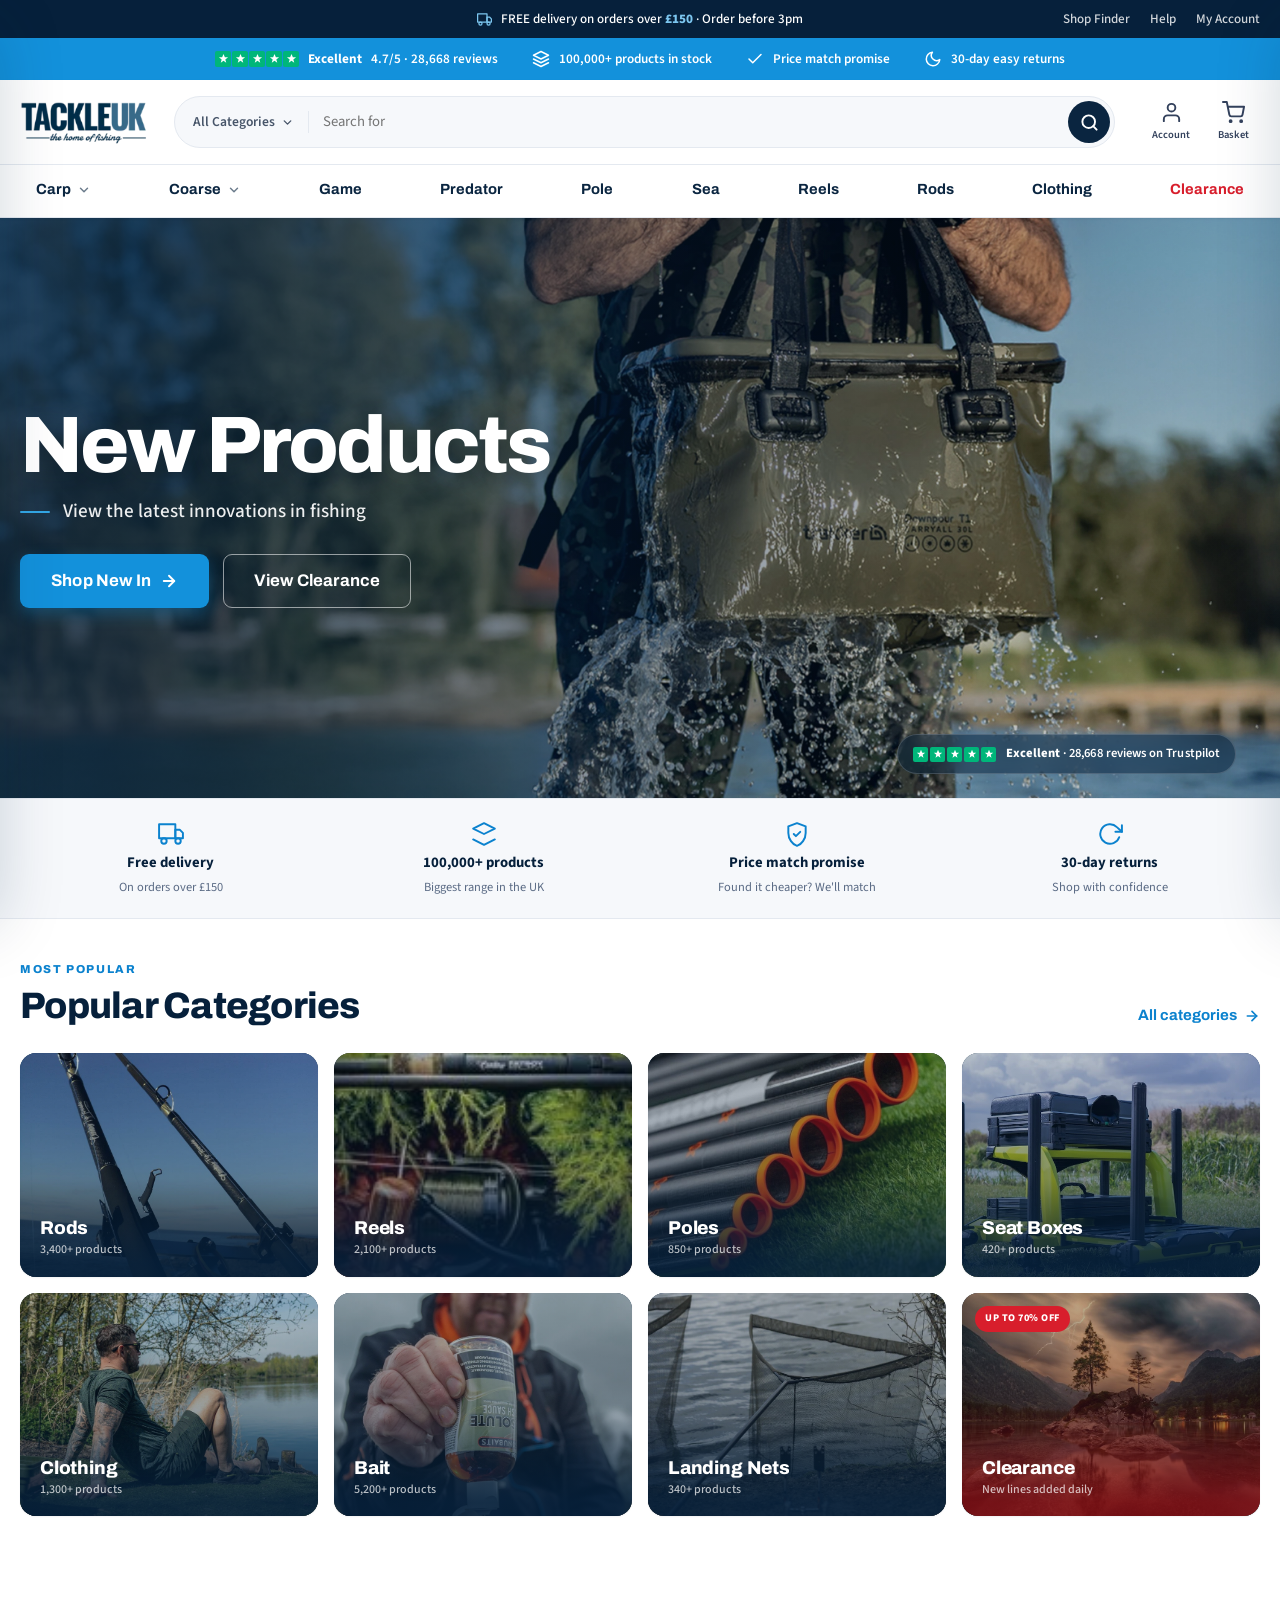
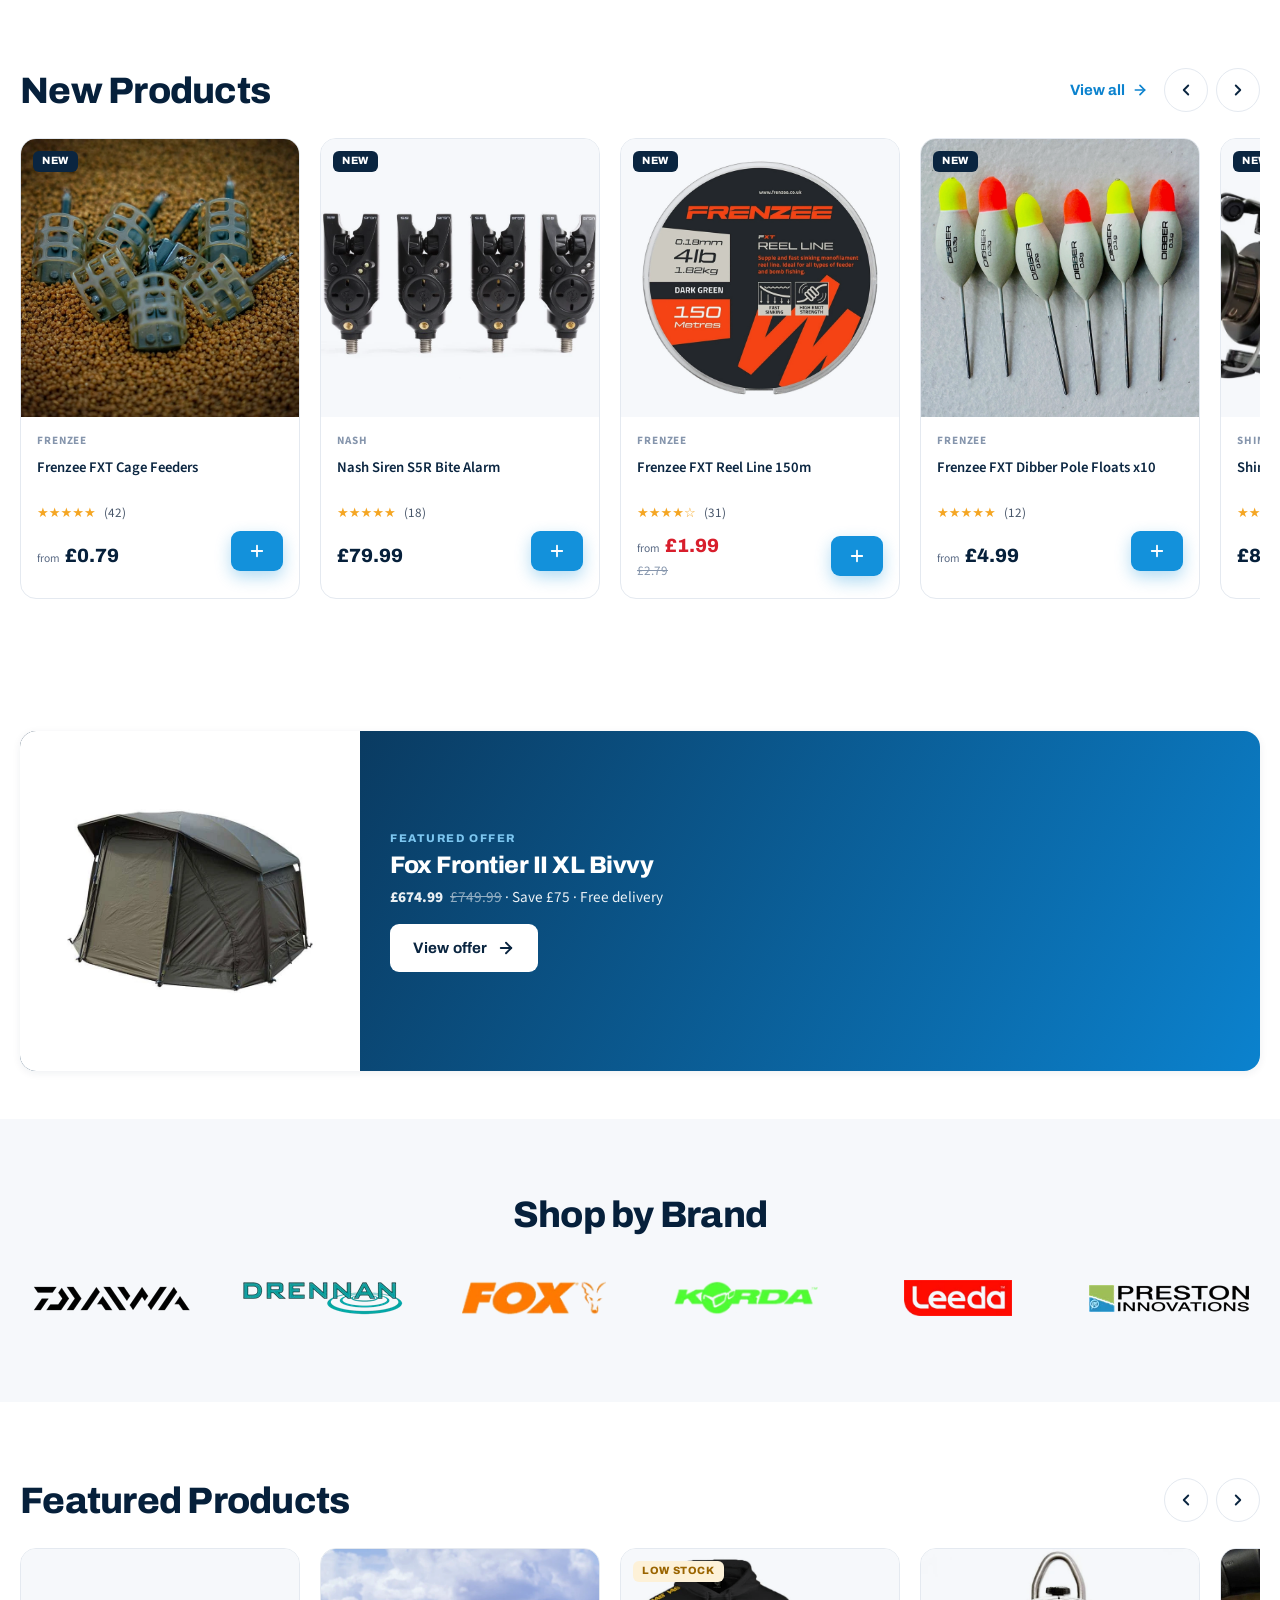
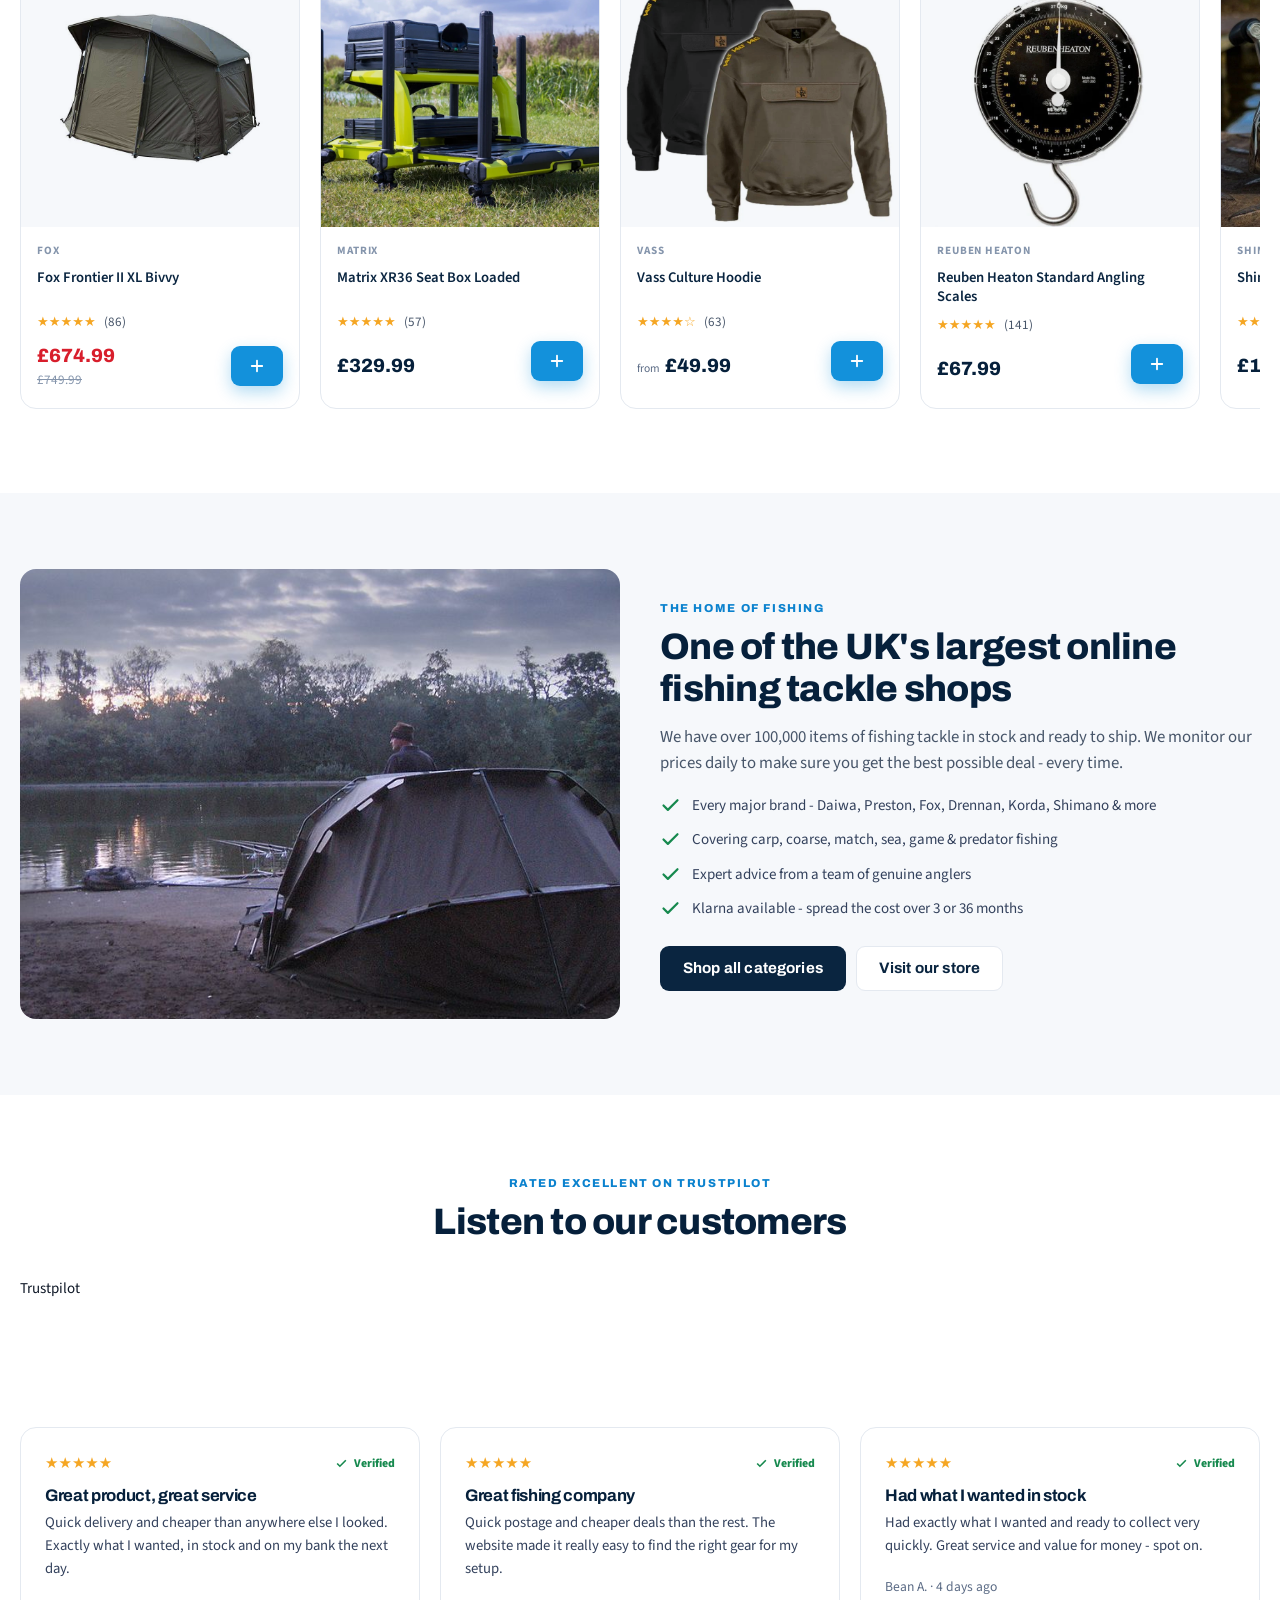
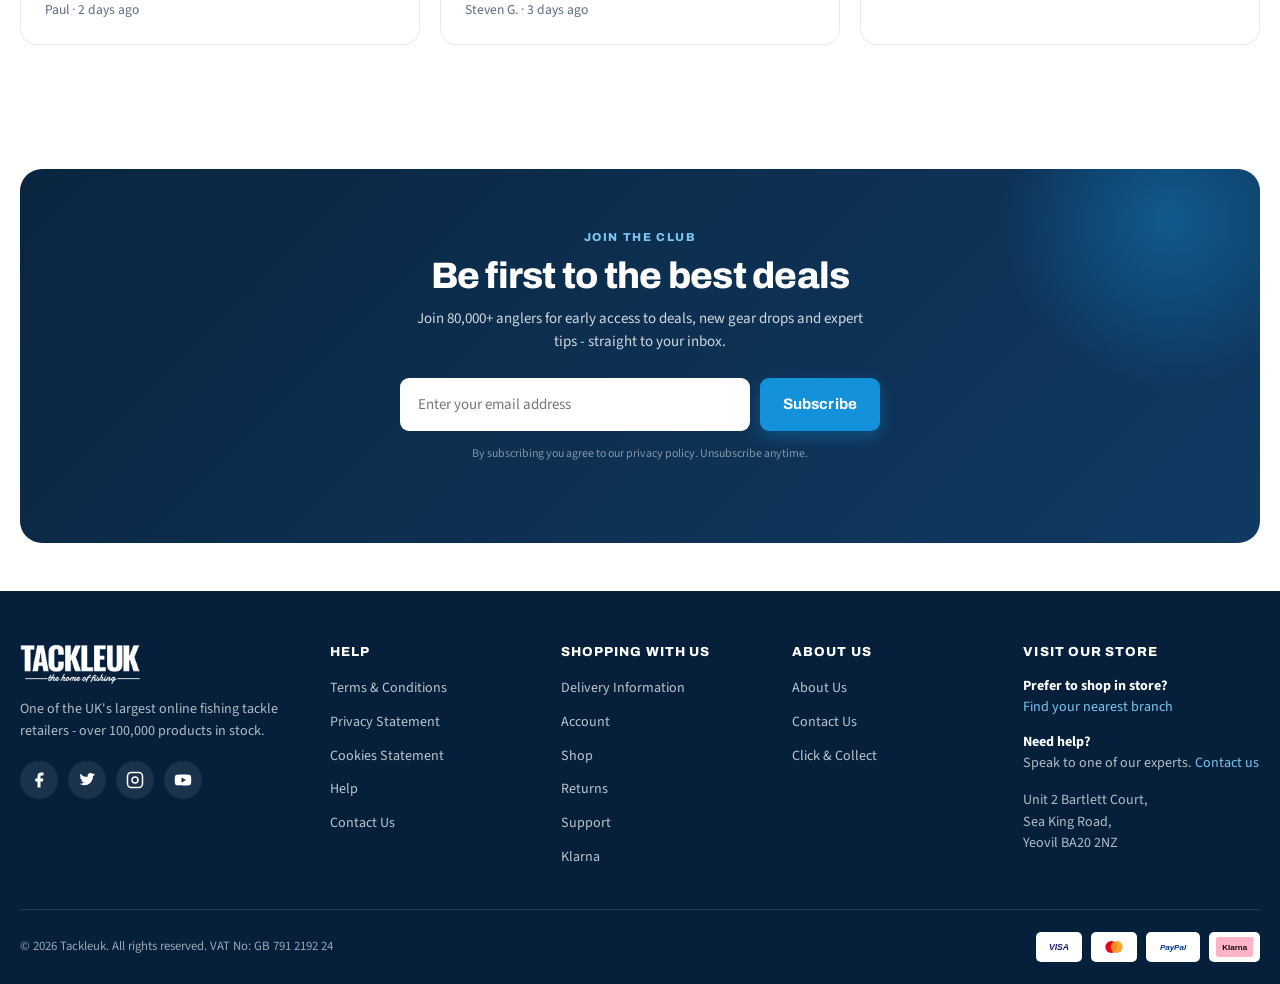
==== commit ad42820d: "Fix slide-out basket express buttons collapsing too short - .wallet-row is laid out as a full-width " ====
--- a/index.html
+++ b/index.html
@@ -12,7 +12,7 @@
 <meta name="theme-color" content="#0A2540">
 <link rel="apple-touch-icon" href="assets/img/icon-192.png">
 <link rel="icon" type="image/jpeg" href="assets/img/Tackleuk%20Favicon%20-%20White.jpg">
-<link rel="stylesheet" href="assets/css/tuk.css?v=20260724d">
+<link rel="stylesheet" href="assets/css/tuk.css?v=20260724e">
 </head>
 <body>
 
@@ -703,7 +703,7 @@
   },500);
 })();
 </script>
-<script src="assets/js/nav-data.js?v=20260724d"></script>
-<script src="assets/js/tuk.js?v=20260724d"></script>
+<script src="assets/js/nav-data.js?v=20260724e"></script>
+<script src="assets/js/tuk.js?v=20260724e"></script>
 </body>
 </html>
--- a/assets/css/tuk.css
+++ b/assets/css/tuk.css
@@ -1198,8 +1198,8 @@
 .drawer-klarna b{font-weight:800}
 .wallet-divider{display:flex;align-items:center;gap:10px;margin:12px 0 10px;color:var(--ink-400);font-size:.72rem;text-transform:uppercase;letter-spacing:.05em}
 .wallet-divider::before,.wallet-divider::after{content:"";flex:1;height:1px;background:var(--line)}
-.wallet-row{display:flex;gap:8px}
-.wallet-row>*{flex:1;text-decoration:none}
+.wallet-row{display:flex;flex-direction:column;gap:9px}
+.wallet-row>*{flex:none;width:100%;text-decoration:none}
 .gpay-btn{background:#000;border:none;border-radius:var(--r-sm);height:44px;display:flex;align-items:center;justify-content:center;gap:10px;padding:0 12px;cursor:pointer;transition:var(--t-fast)}
 .gpay-btn:hover{background:#1c1c1e}
 .gpay-btn .gp-lock{display:flex;align-items:center;gap:5px}
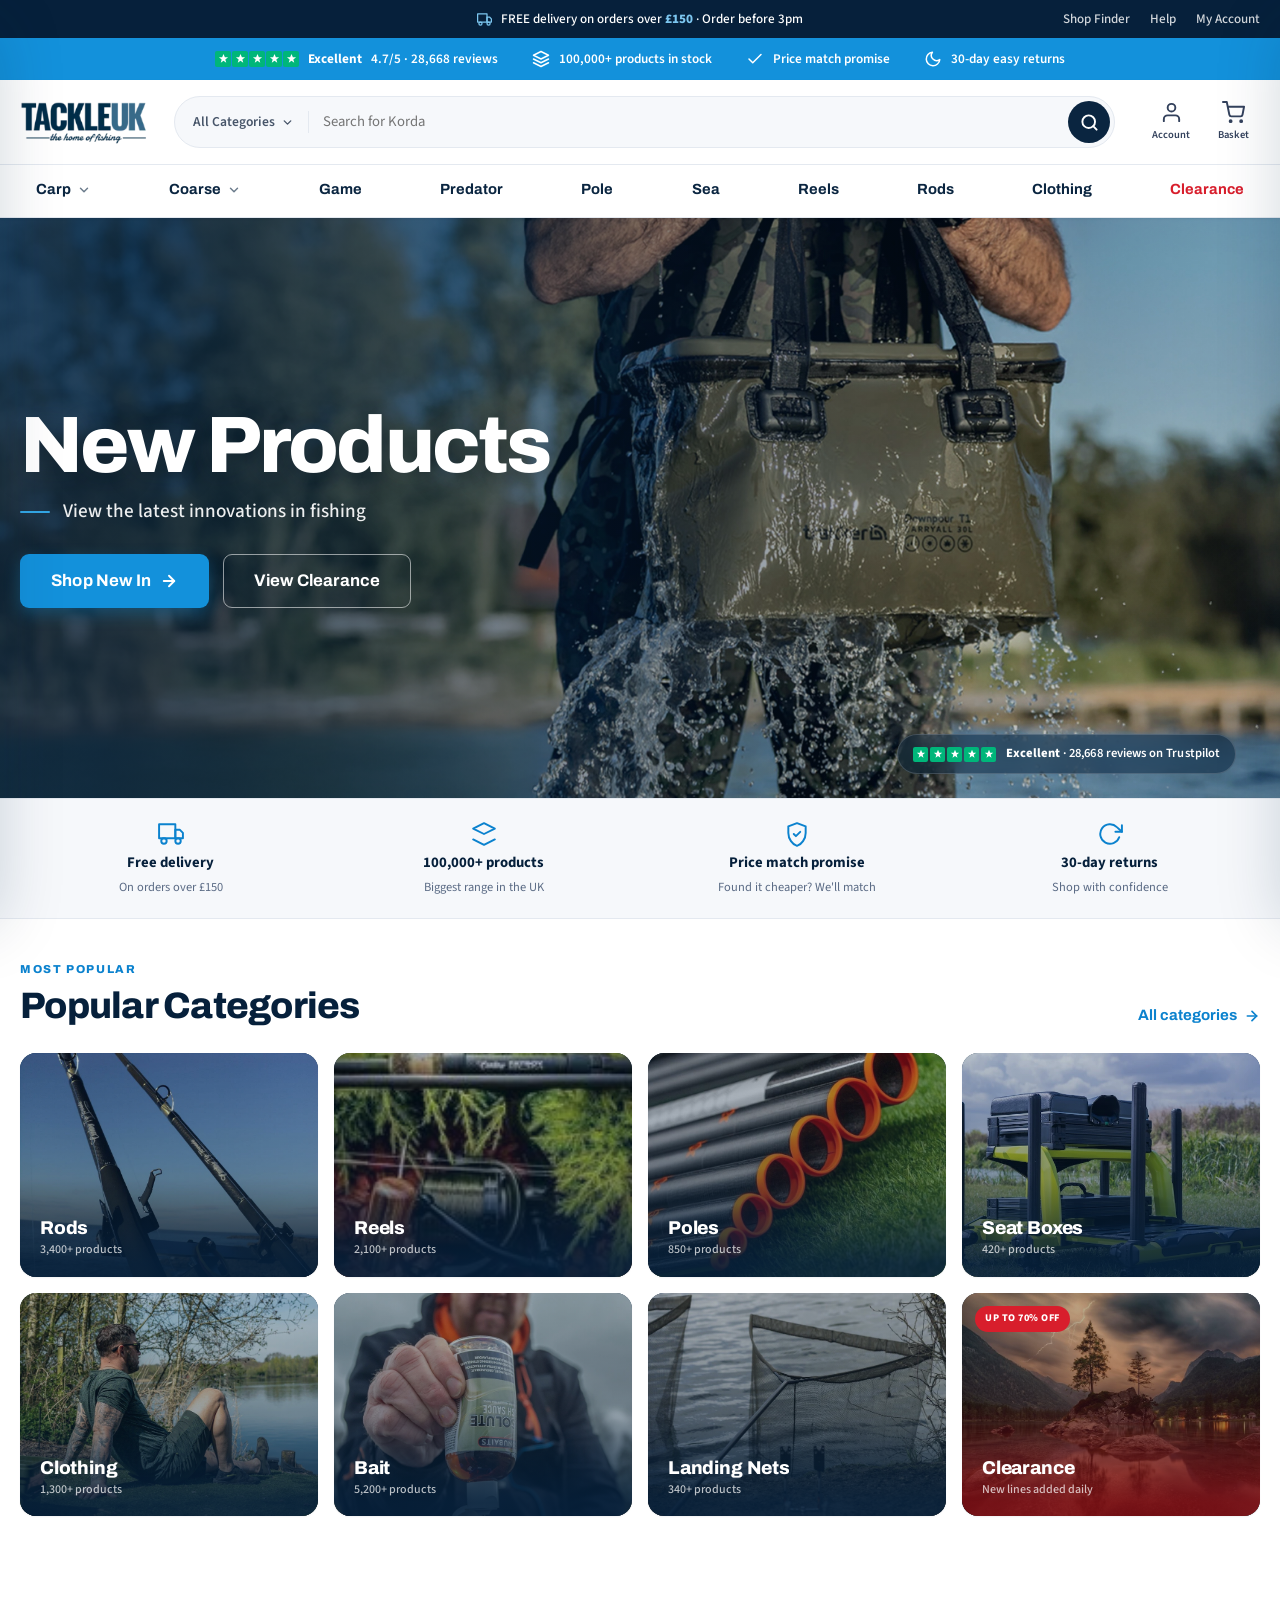
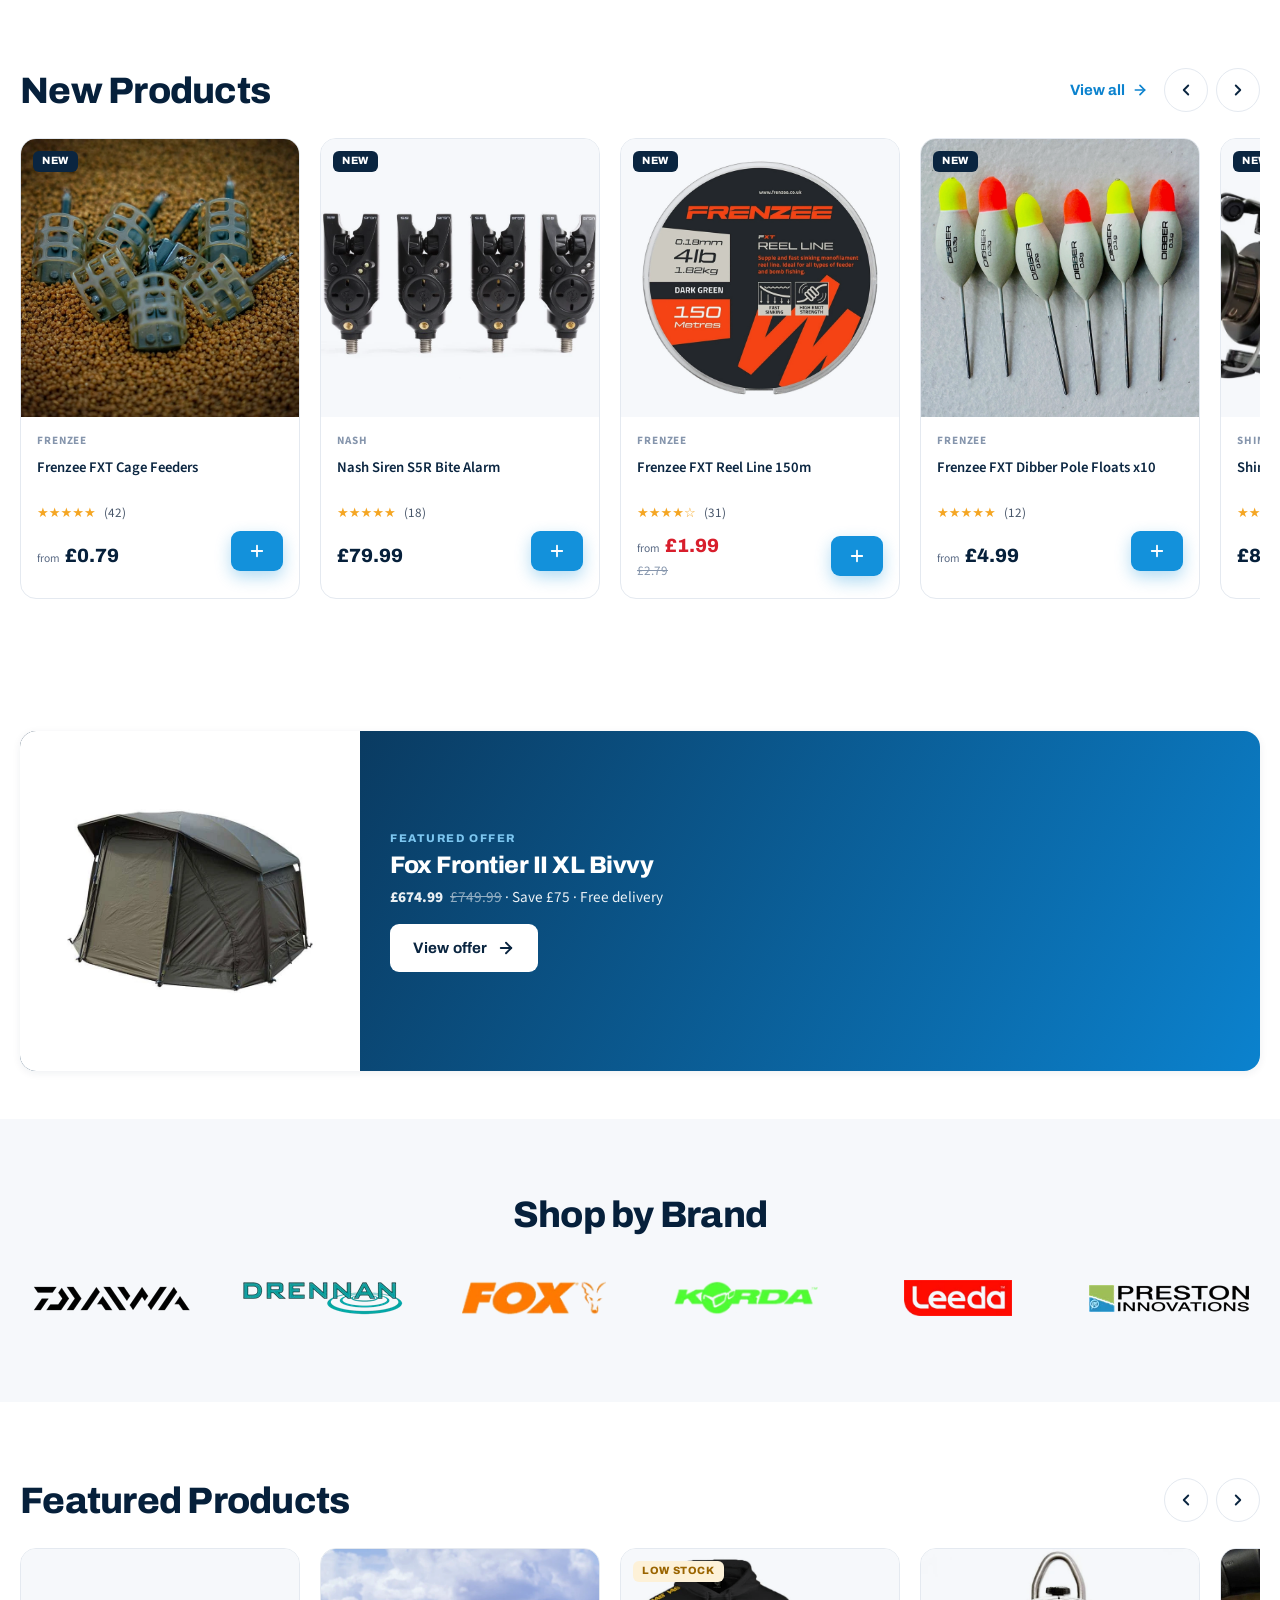
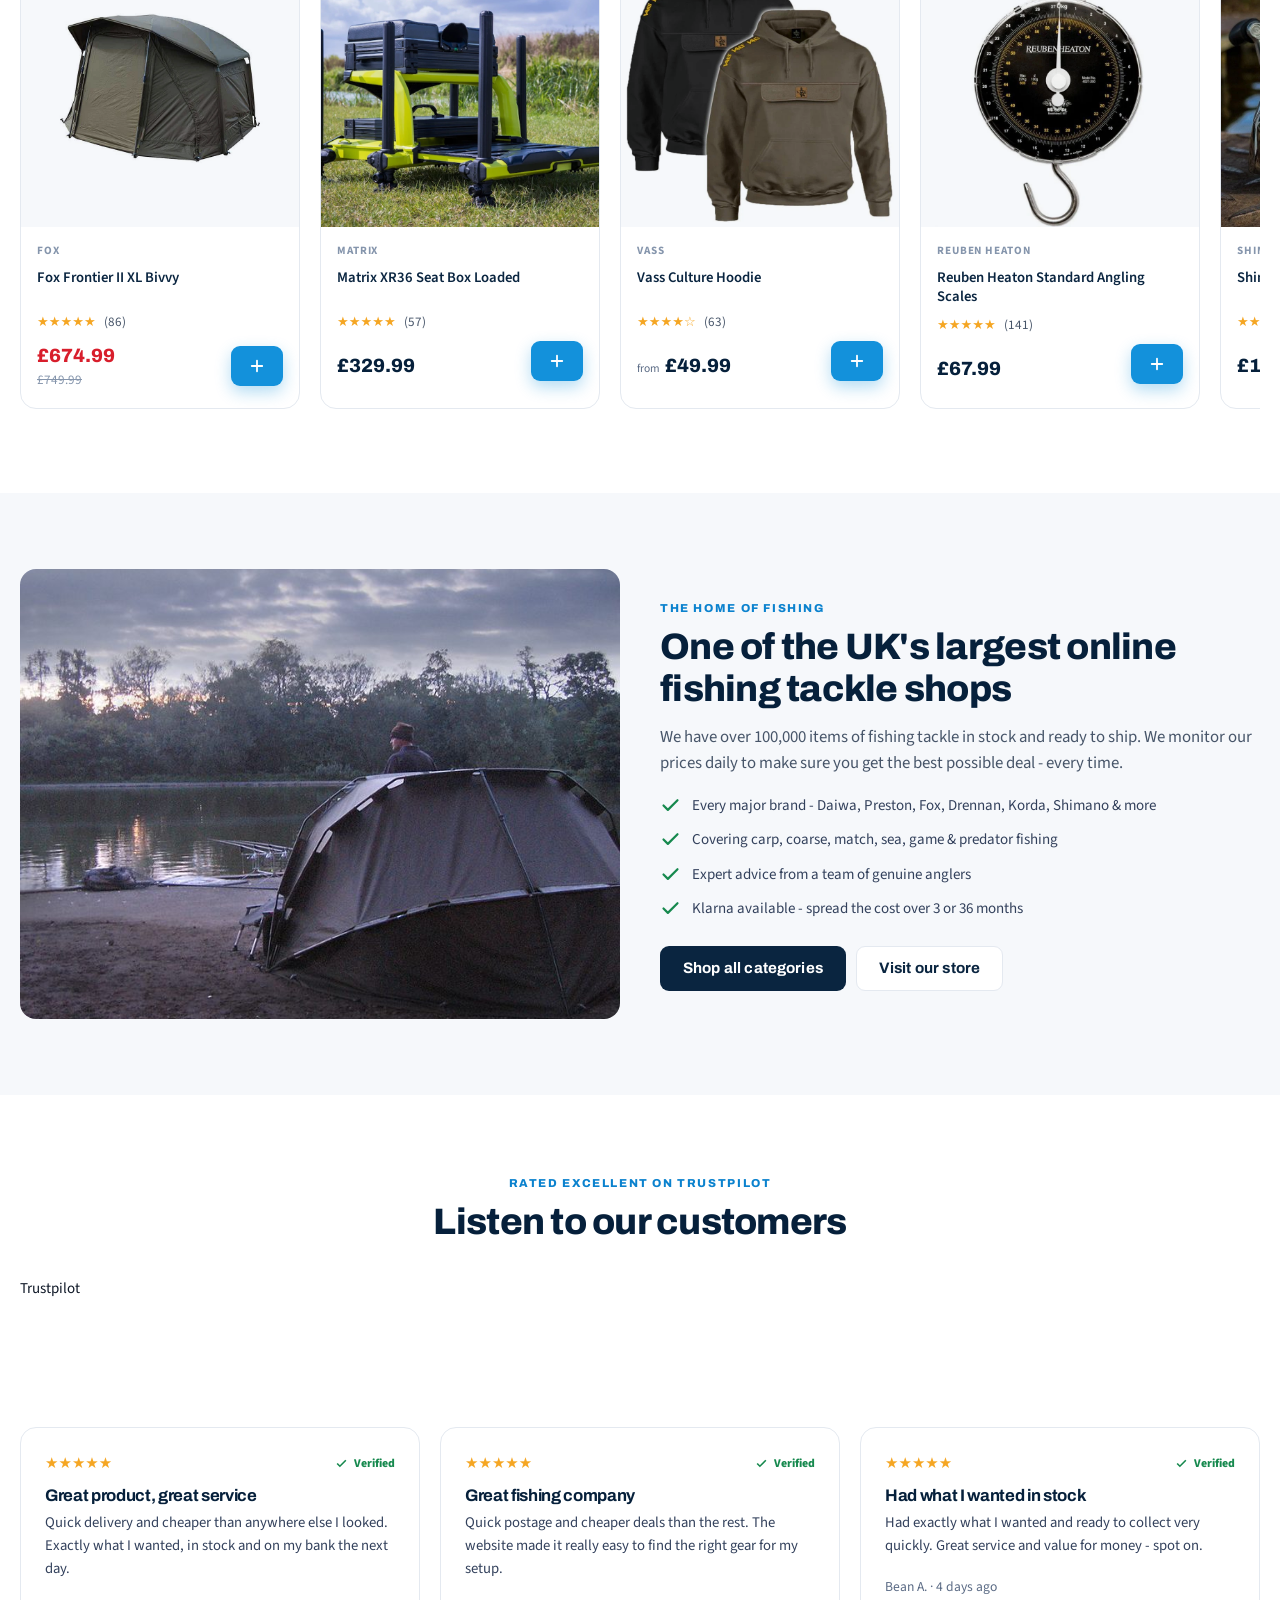
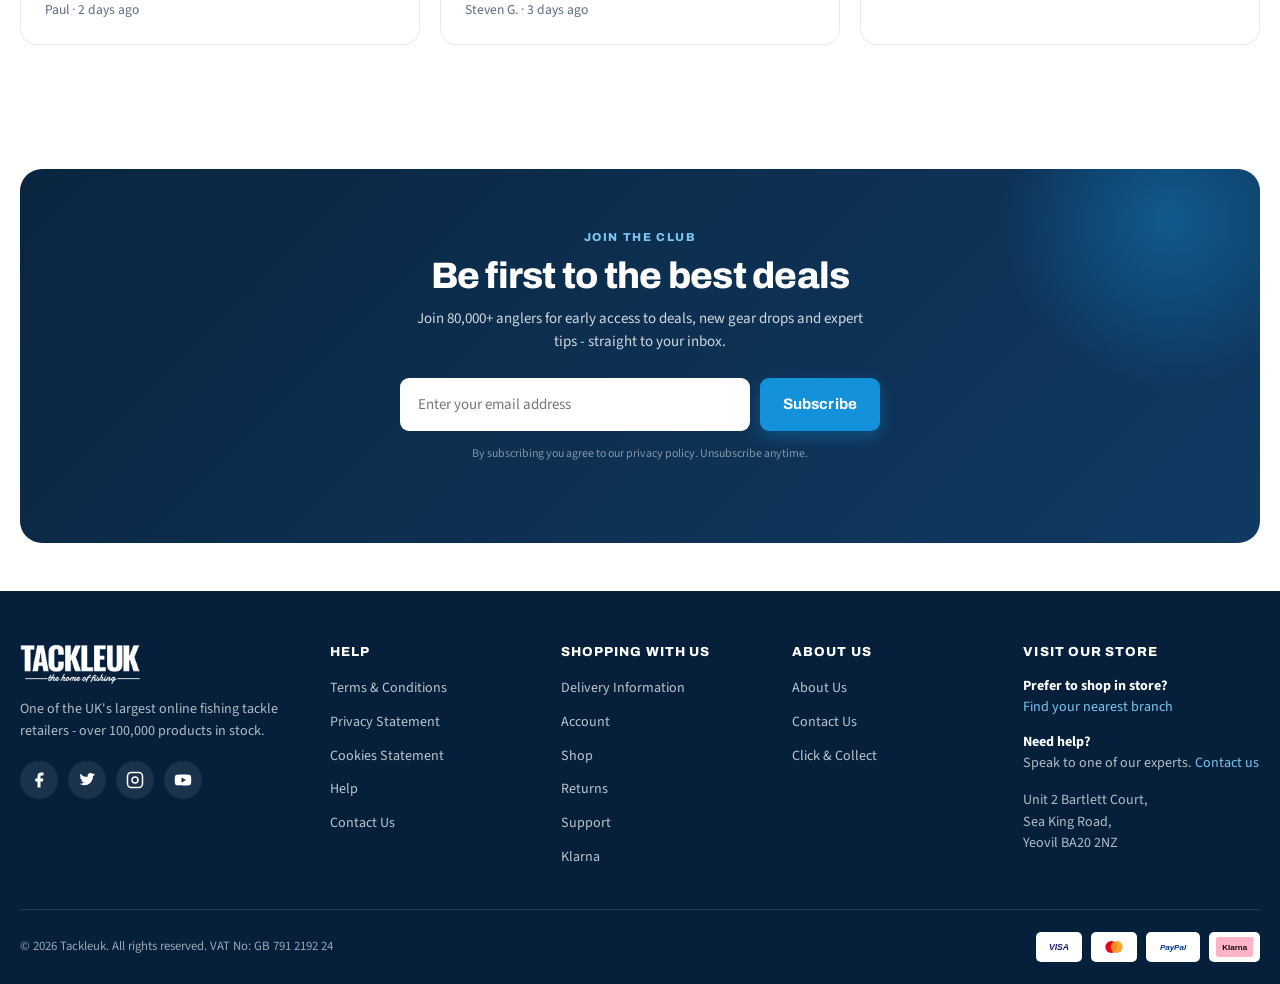
==== commit 59f92ef0: "Basket: remove "dispatched today" from stock line - Product rows now read just "In stock" (drop the " ====
--- a/index.html
+++ b/index.html
@@ -12,7 +12,7 @@
 <meta name="theme-color" content="#0A2540">
 <link rel="apple-touch-icon" href="assets/img/icon-192.png">
 <link rel="icon" type="image/jpeg" href="assets/img/Tackleuk%20Favicon%20-%20White.jpg">
-<link rel="stylesheet" href="assets/css/tuk.css?v=20260724e">
+<link rel="stylesheet" href="assets/css/tuk.css?v=20260724f">
 </head>
 <body>
 
@@ -703,7 +703,7 @@
   },500);
 })();
 </script>
-<script src="assets/js/nav-data.js?v=20260724e"></script>
-<script src="assets/js/tuk.js?v=20260724e"></script>
+<script src="assets/js/nav-data.js?v=20260724f"></script>
+<script src="assets/js/tuk.js?v=20260724f"></script>
 </body>
 </html>
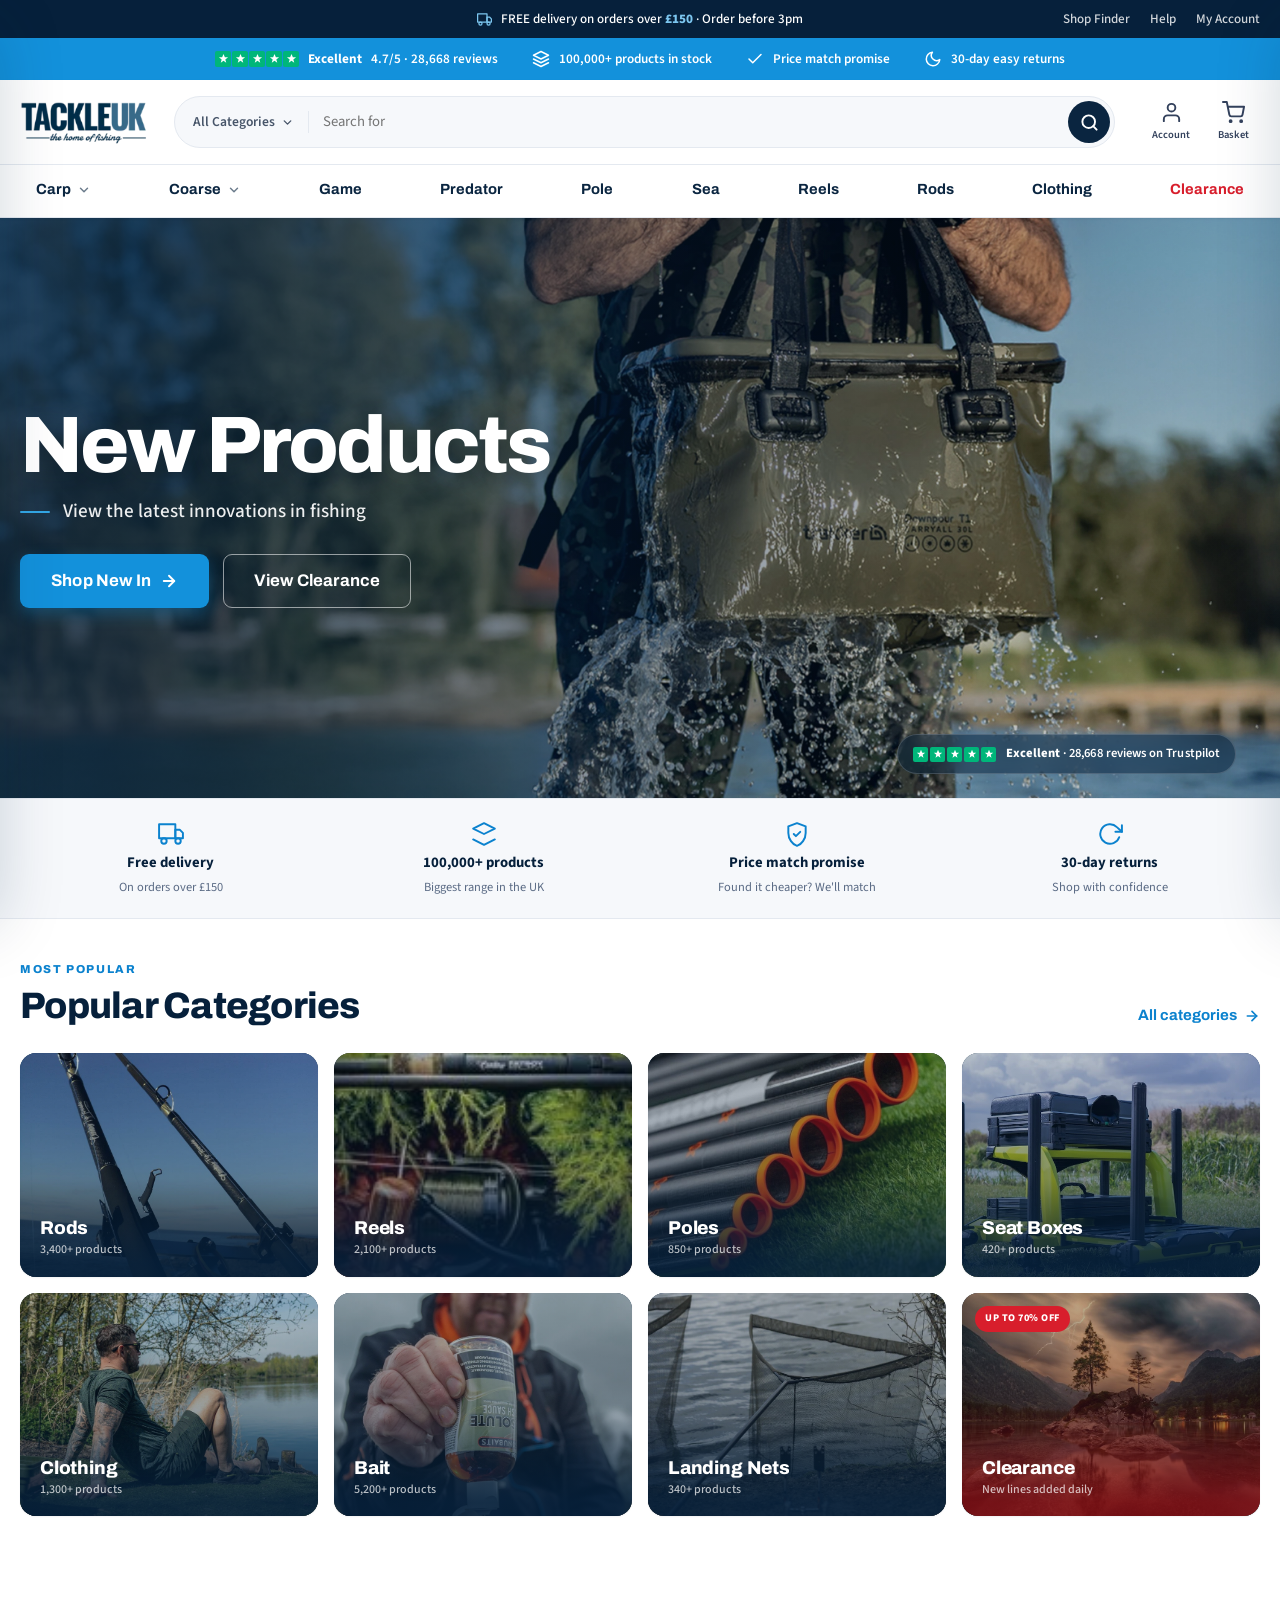
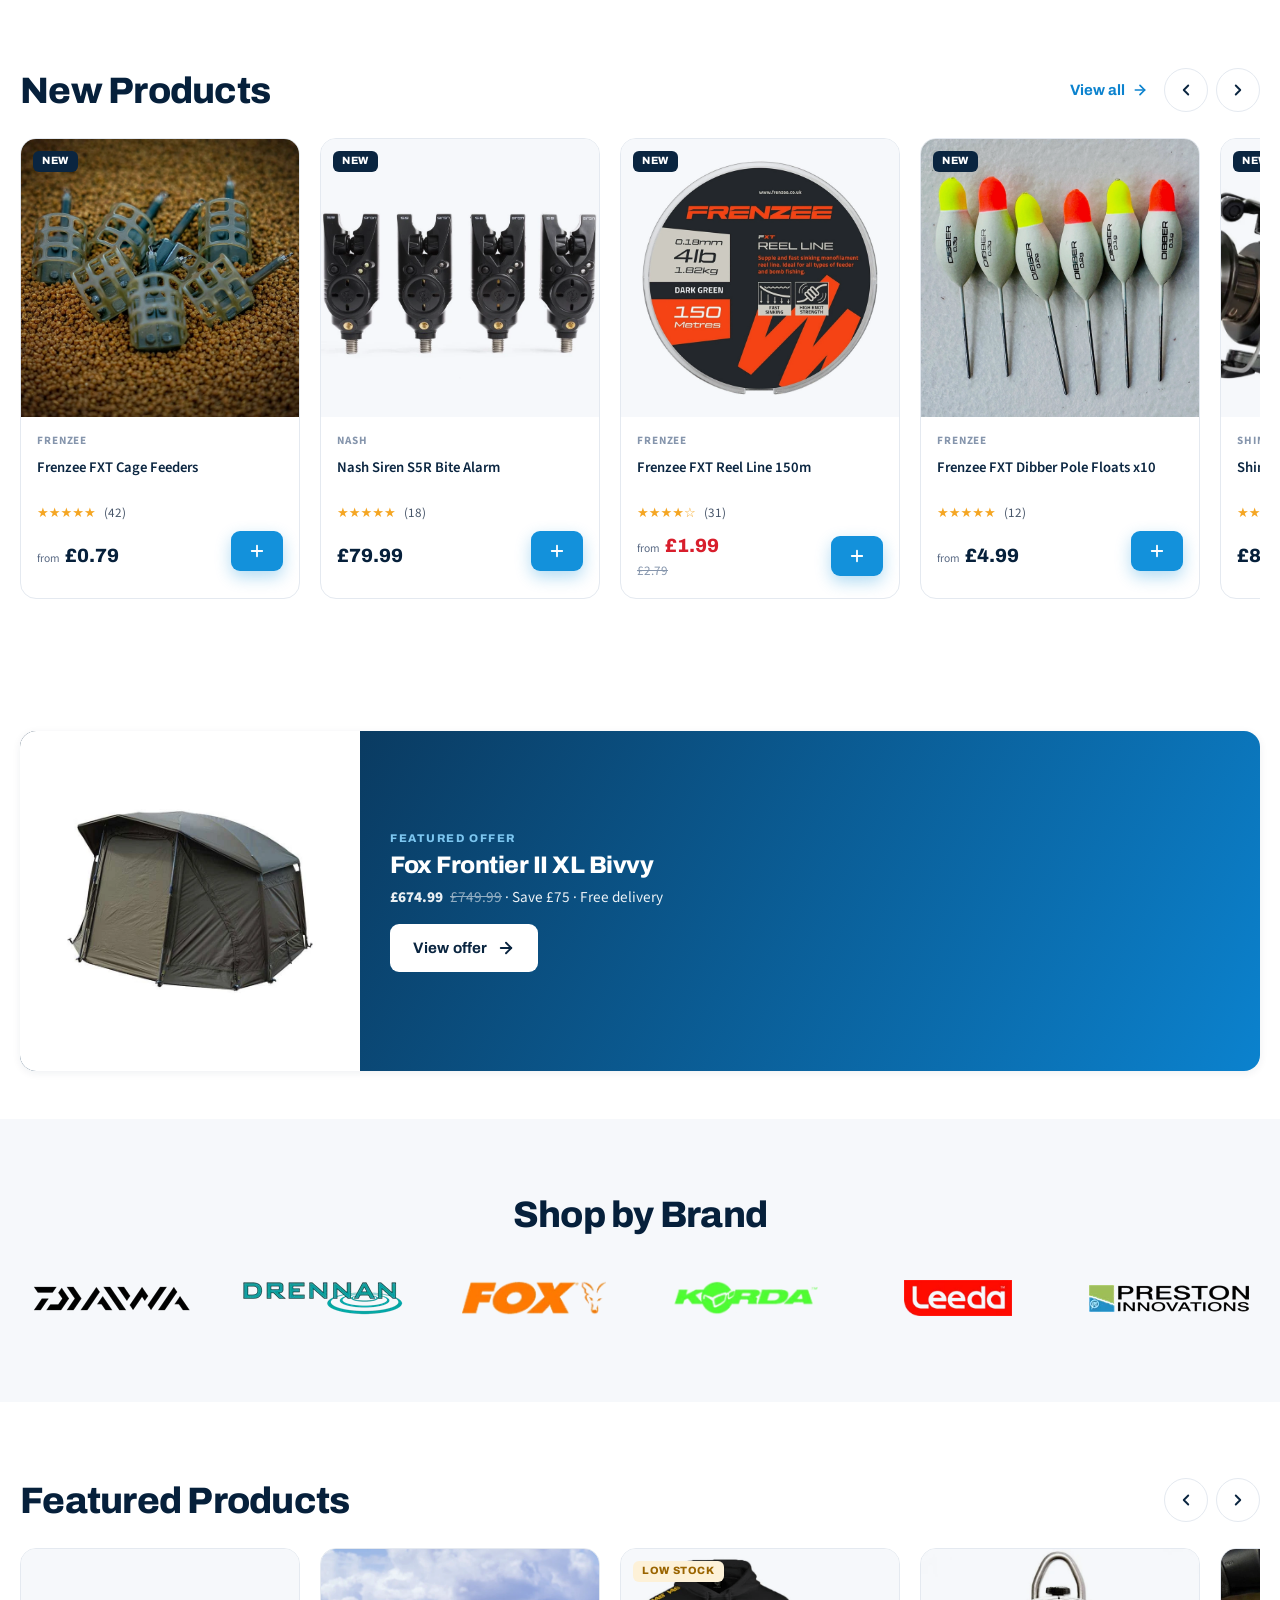
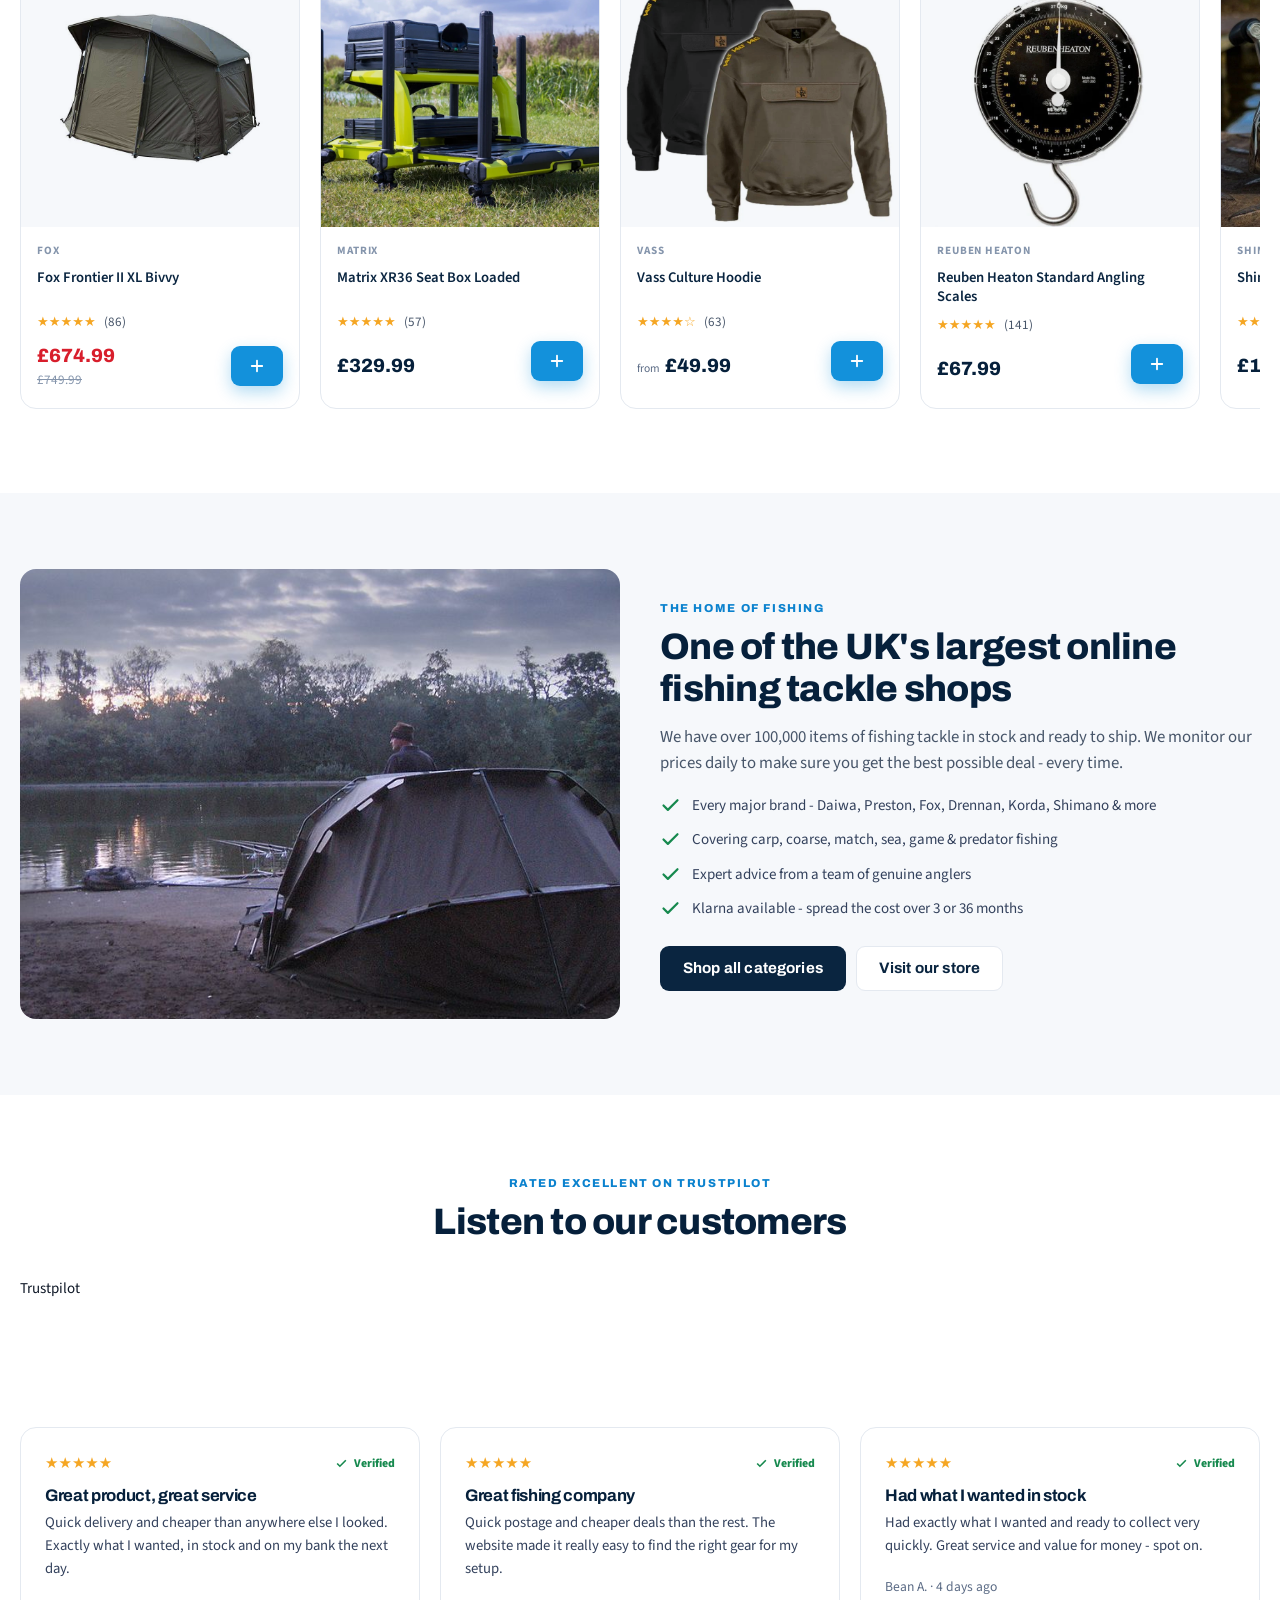
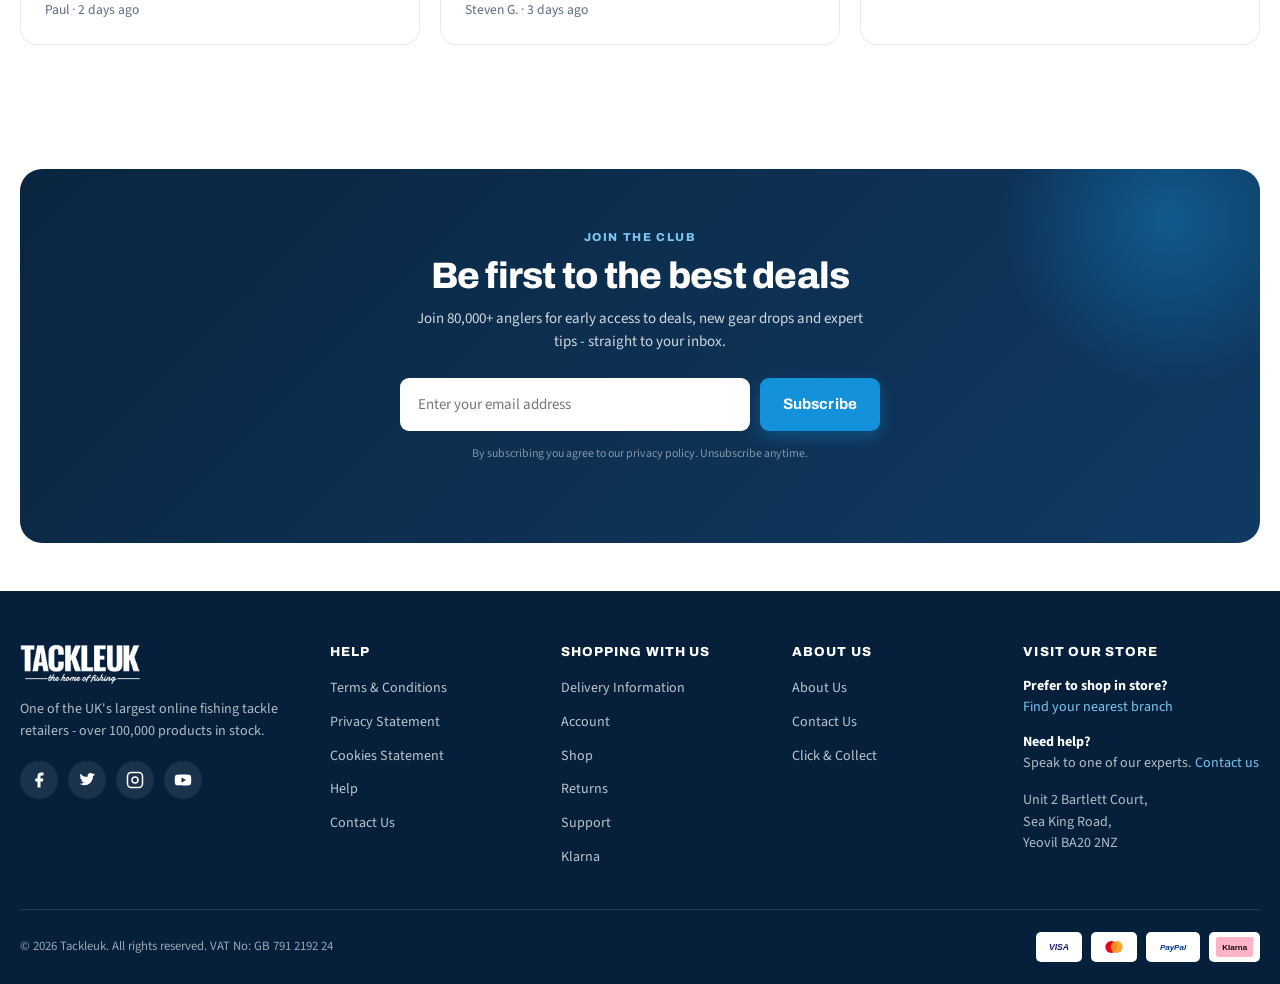
==== commit e7efcf02: "Deploy video placeholder: cache-bust v=20260724g, SW tuk-v17 Co-Authored-By: Claude Opus 4.8 <norepl" ====
--- a/index.html
+++ b/index.html
@@ -12,7 +12,7 @@
 <meta name="theme-color" content="#0A2540">
 <link rel="apple-touch-icon" href="assets/img/icon-192.png">
 <link rel="icon" type="image/jpeg" href="assets/img/Tackleuk%20Favicon%20-%20White.jpg">
-<link rel="stylesheet" href="assets/css/tuk.css?v=20260724f">
+<link rel="stylesheet" href="assets/css/tuk.css?v=20260724g">
 </head>
 <body>
 
@@ -703,7 +703,7 @@
   },500);
 })();
 </script>
-<script src="assets/js/nav-data.js?v=20260724f"></script>
-<script src="assets/js/tuk.js?v=20260724f"></script>
+<script src="assets/js/nav-data.js?v=20260724g"></script>
+<script src="assets/js/tuk.js?v=20260724g"></script>
 </body>
 </html>
--- a/assets/css/tuk.css
+++ b/assets/css/tuk.css
@@ -1335,3 +1335,19 @@
 .klarna-promo .kl-txt p{margin:0;color:#222}
 .klarna-promo .kl-txt a{color:inherit;text-decoration:underline;font-weight:400}
 .klarna-promo .kl-fine{color:var(--ink-400);font-size:.78rem}
+
+/* PDP gallery — video placeholder (product videos appended here) */
+.thumbs .thumb-video{position:relative}
+.thumbs .thumb-video img{filter:brightness(.58)}
+.thumbs .tv-play{position:absolute;inset:0;display:flex;align-items:center;justify-content:center;pointer-events:none}
+.thumbs .tv-play svg{width:20px;height:20px;color:#fff;filter:drop-shadow(0 1px 2px rgba(0,0,0,.6))}
+.thumbs .tv-tag{position:absolute;left:0;right:0;bottom:0;background:rgba(10,37,64,.85);color:#fff;font-size:.55rem;font-weight:700;letter-spacing:.09em;text-transform:uppercase;text-align:center;padding:2px 0;pointer-events:none}
+.gallery .main .video-ph{position:absolute;inset:0;z-index:3;display:none;flex-direction:column;align-items:center;justify-content:center;gap:11px;text-align:center;background:radial-gradient(120% 120% at 50% 38%, #143a5c 0%, #0A2540 72%);color:#fff}
+.gallery .main.show-video .video-ph{display:flex}
+.gallery .main.show-video img{visibility:hidden}
+.gallery .main.show-video .zoom{display:none}
+.gallery .main.show-video{cursor:default}
+.video-ph .vp-play{width:66px;height:66px;border-radius:50%;background:rgba(255,255,255,.12);border:2px solid rgba(255,255,255,.85);display:flex;align-items:center;justify-content:center}
+.video-ph .vp-play svg{width:26px;height:26px;color:#fff;margin-left:4px}
+.video-ph .vp-label{font-family:var(--display);font-weight:700;font-size:1.08rem}
+.video-ph .vp-sub{font-size:.72rem;letter-spacing:.14em;text-transform:uppercase;opacity:.72}
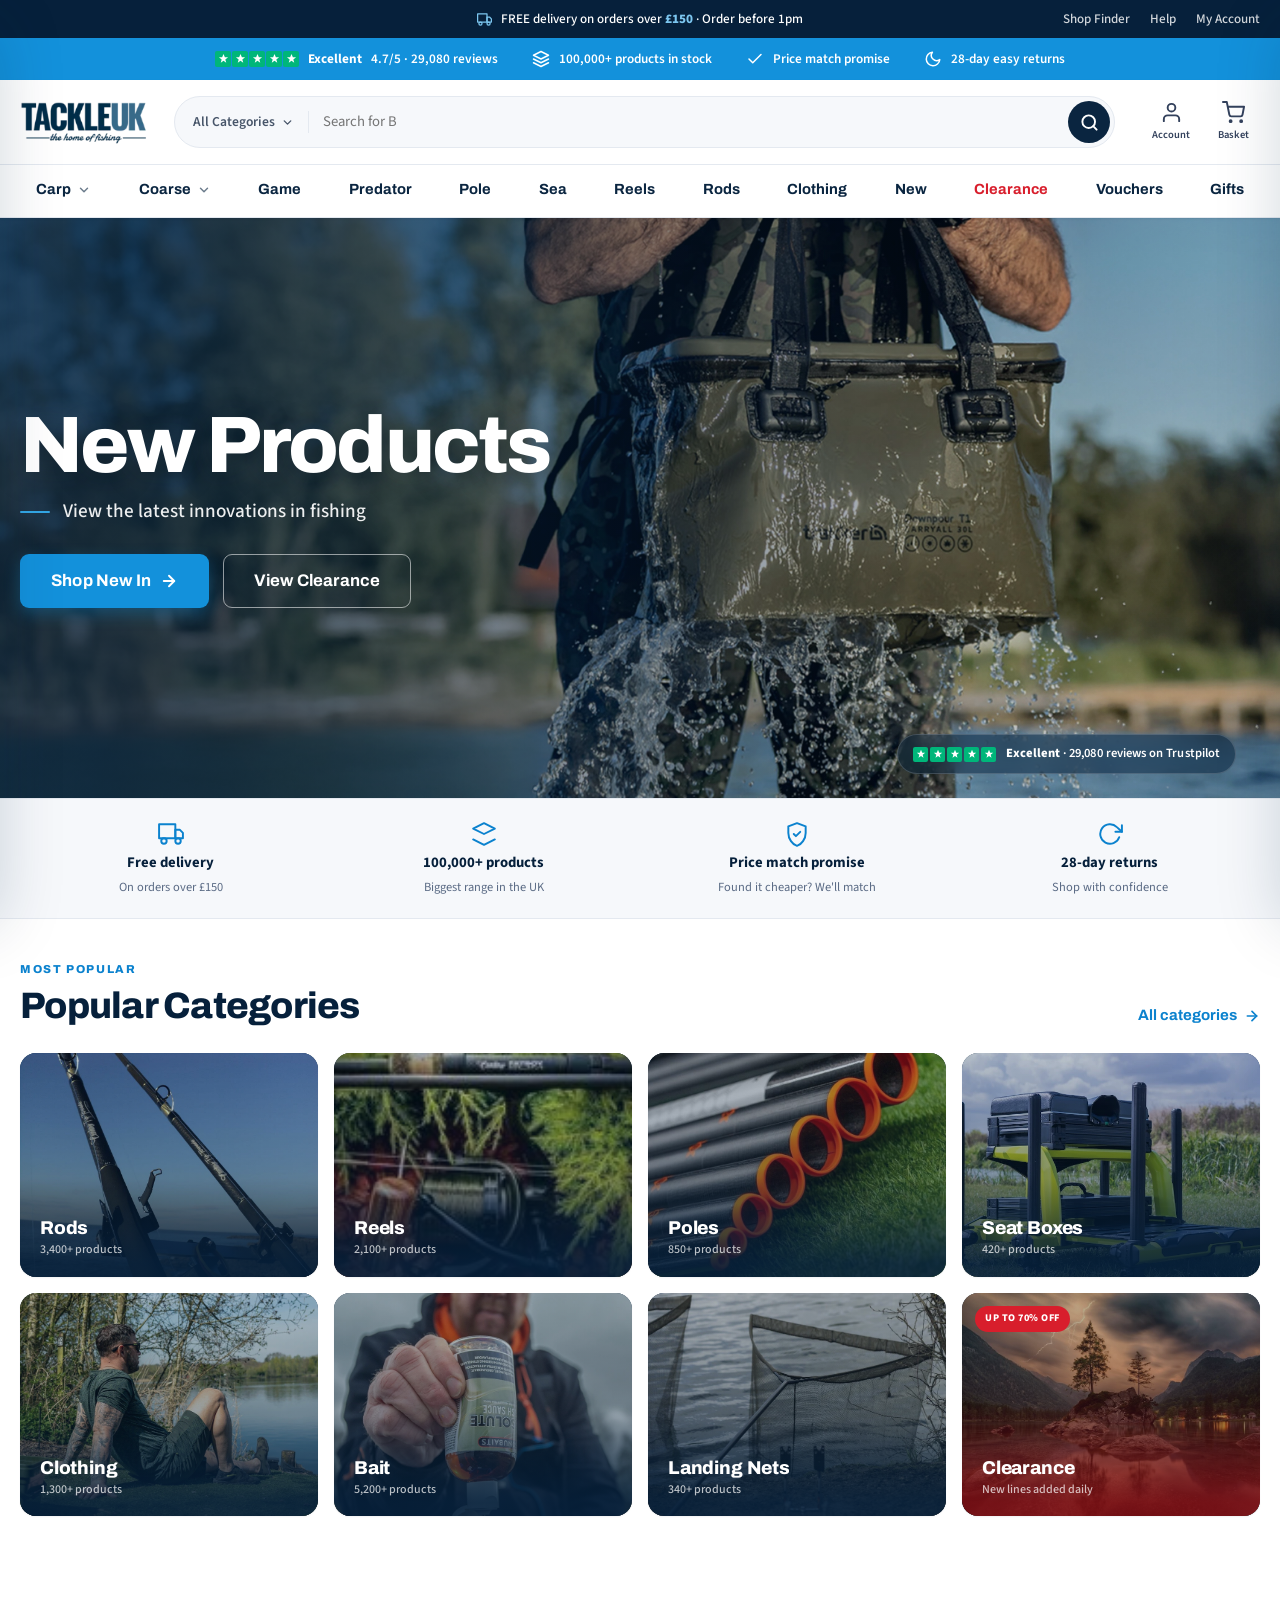
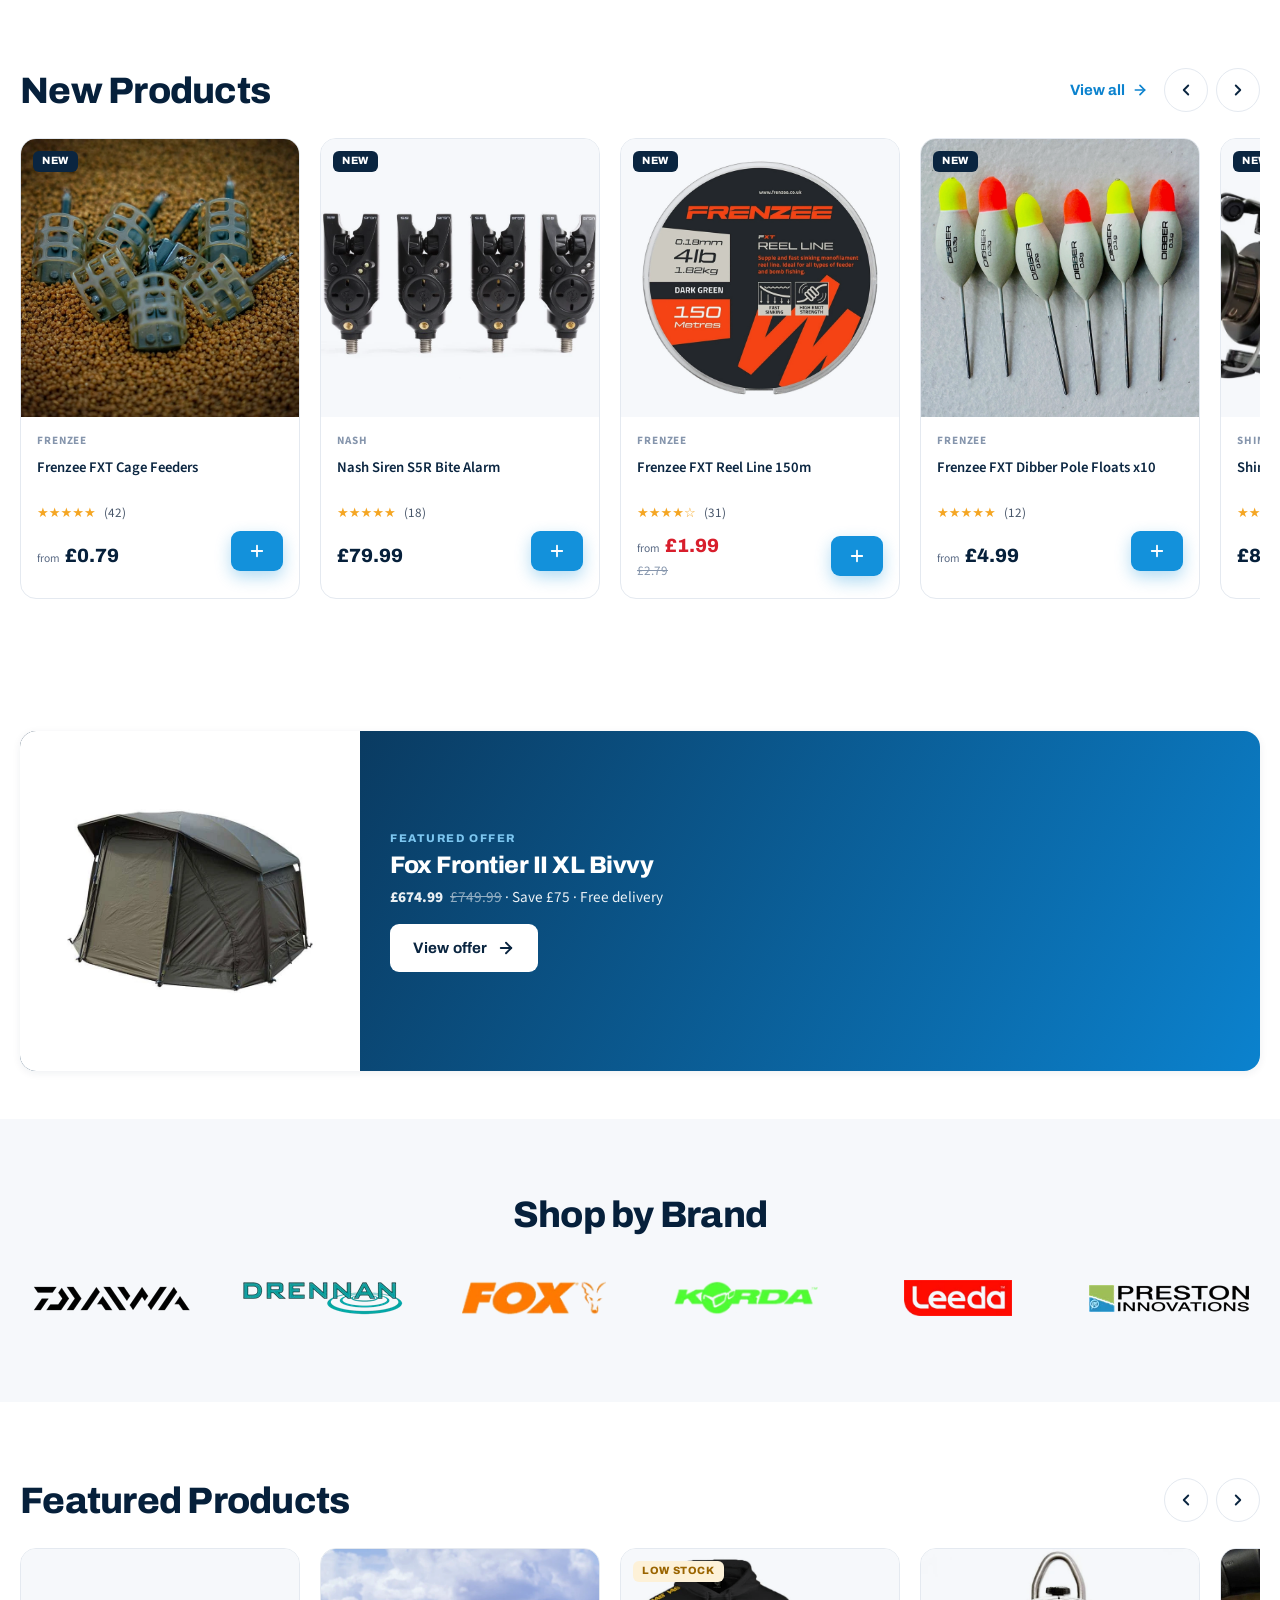
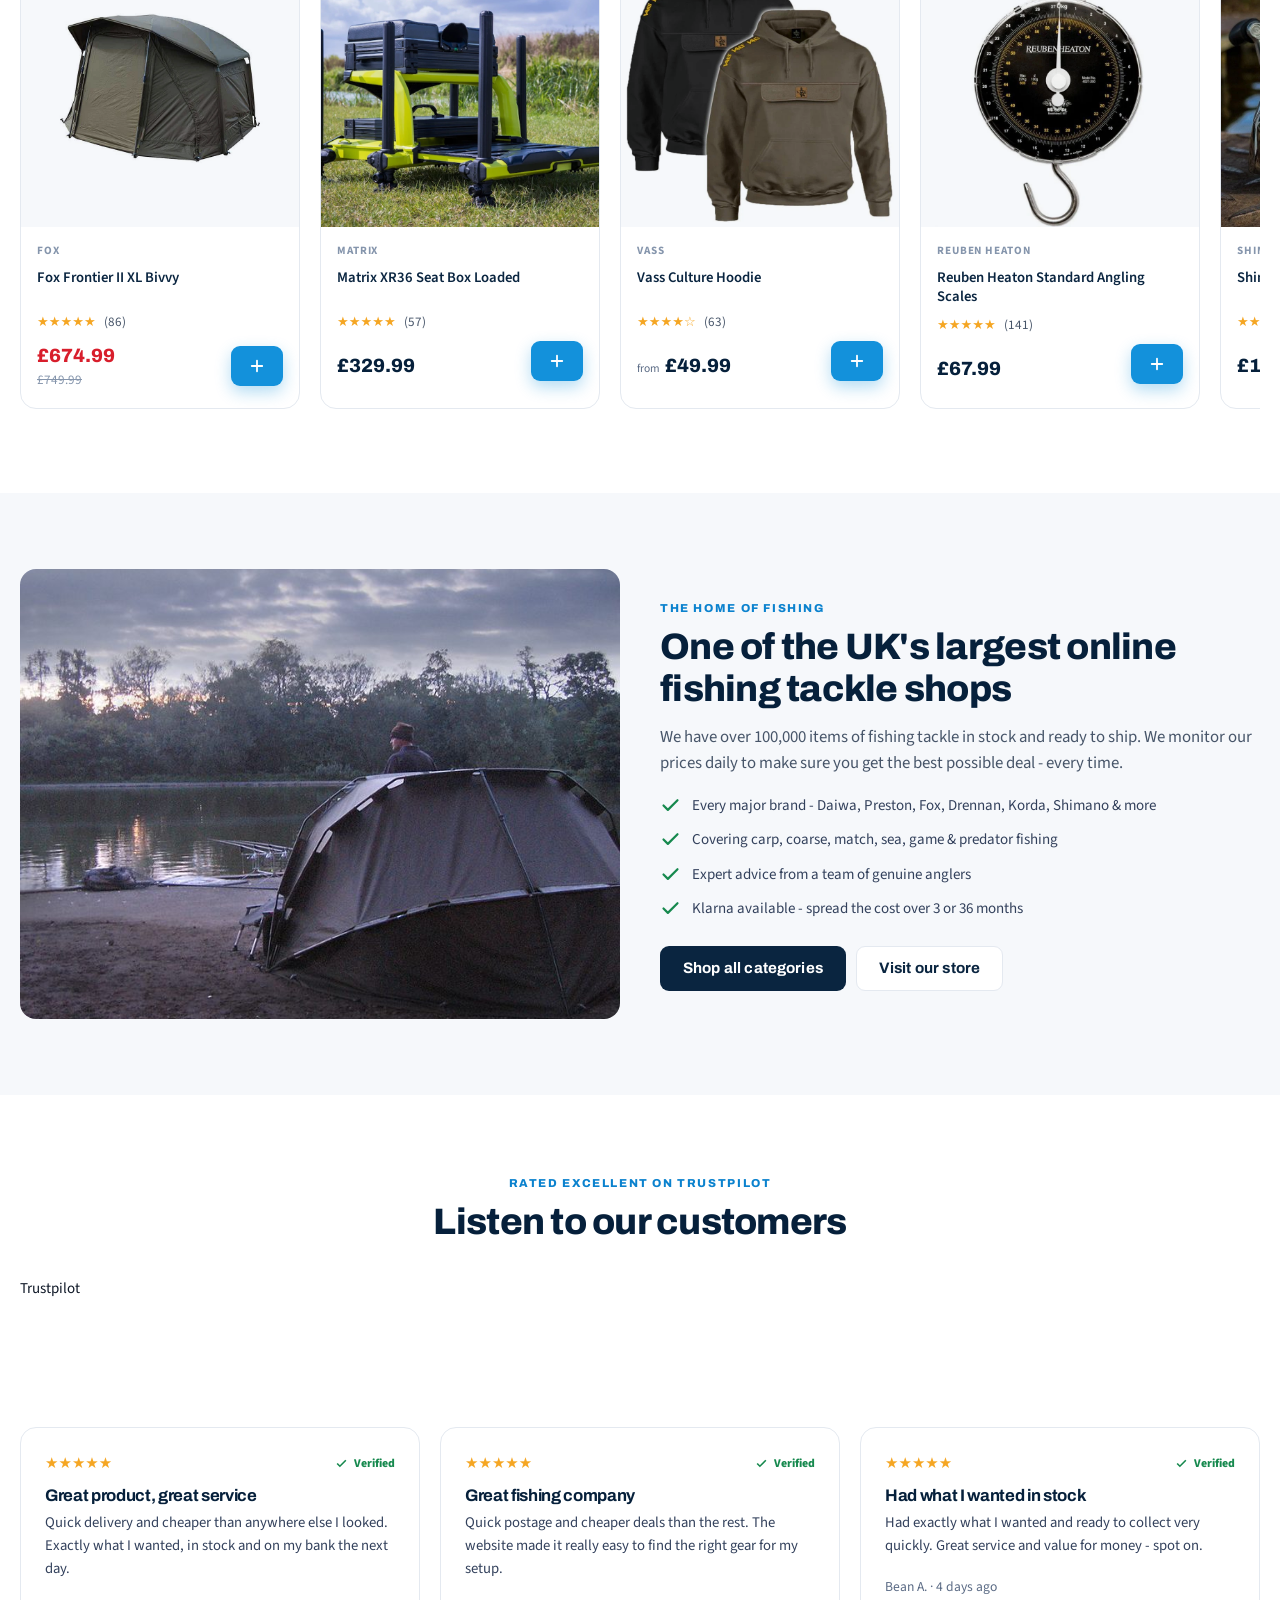
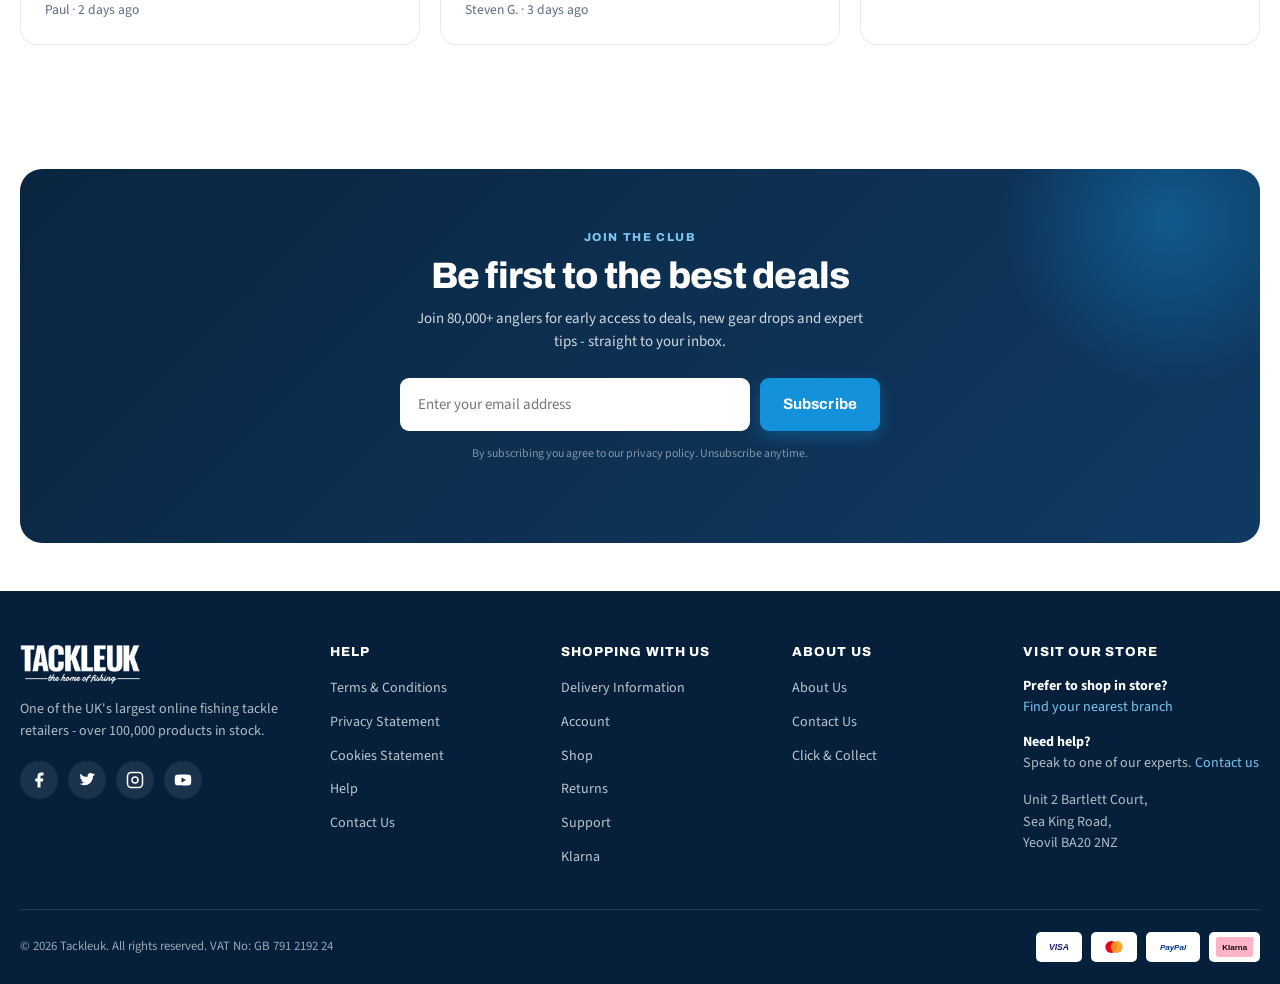
==== commit df3b4480: "Align prototype with live site policies and content - Returns: 28-day wording everywhere (was 30-day" ====
--- a/index.html
+++ b/index.html
@@ -12,7 +12,7 @@
 <meta name="theme-color" content="#0A2540">
 <link rel="apple-touch-icon" href="assets/img/icon-192.png">
 <link rel="icon" type="image/jpeg" href="assets/img/Tackleuk%20Favicon%20-%20White.jpg">
-<link rel="stylesheet" href="assets/css/tuk.css?v=20260724g">
+<link rel="stylesheet" href="assets/css/tuk.css?v=20260724h">
 </head>
 <body>
 
@@ -21,7 +21,7 @@
   <div class="container">
     <div class="announce-rot">
       <svg viewBox="0 0 24 24" fill="none" stroke="currentColor" stroke-width="2" stroke-linecap="round" stroke-linejoin="round"><rect x="1" y="3" width="15" height="13"/><polygon points="16 8 20 8 23 11 23 16 16 16 16 8"/><circle cx="5.5" cy="18.5" r="2.5"/><circle cx="18.5" cy="18.5" r="2.5"/></svg>
-      <span>FREE delivery on orders over <b>£150</b><span class="announce-cut"> · Order before 3pm</span></span>
+      <span>FREE delivery on orders over <b>£150</b><span class="announce-cut"> · Order before 1pm</span></span>
     </div>
     <div class="announce-side">
       <a href="#">Shop Finder</a><a href="#">Help</a><a href="#">My Account</a>
@@ -32,10 +32,10 @@
 <!-- TRUST BAR -->
 <div class="trustbar">
   <div class="container">
-    <div class="ti"><span class="tp-stars"><span><svg viewBox="0 0 24 24" fill="currentColor"><polygon points="12 2 15 9 22 9 16 14 18 21 12 17 6 21 8 14 2 9 9 9"/></svg></span><span><svg viewBox="0 0 24 24" fill="currentColor"><polygon points="12 2 15 9 22 9 16 14 18 21 12 17 6 21 8 14 2 9 9 9"/></svg></span><span><svg viewBox="0 0 24 24" fill="currentColor"><polygon points="12 2 15 9 22 9 16 14 18 21 12 17 6 21 8 14 2 9 9 9"/></svg></span><span><svg viewBox="0 0 24 24" fill="currentColor"><polygon points="12 2 15 9 22 9 16 14 18 21 12 17 6 21 8 14 2 9 9 9"/></svg></span><span><svg viewBox="0 0 24 24" fill="currentColor"><polygon points="12 2 15 9 22 9 16 14 18 21 12 17 6 21 8 14 2 9 9 9"/></svg></span></span> <b>Excellent</b> 4.7/5 · 28,668 reviews</div>
+    <div class="ti"><span class="tp-stars"><span><svg viewBox="0 0 24 24" fill="currentColor"><polygon points="12 2 15 9 22 9 16 14 18 21 12 17 6 21 8 14 2 9 9 9"/></svg></span><span><svg viewBox="0 0 24 24" fill="currentColor"><polygon points="12 2 15 9 22 9 16 14 18 21 12 17 6 21 8 14 2 9 9 9"/></svg></span><span><svg viewBox="0 0 24 24" fill="currentColor"><polygon points="12 2 15 9 22 9 16 14 18 21 12 17 6 21 8 14 2 9 9 9"/></svg></span><span><svg viewBox="0 0 24 24" fill="currentColor"><polygon points="12 2 15 9 22 9 16 14 18 21 12 17 6 21 8 14 2 9 9 9"/></svg></span><span><svg viewBox="0 0 24 24" fill="currentColor"><polygon points="12 2 15 9 22 9 16 14 18 21 12 17 6 21 8 14 2 9 9 9"/></svg></span></span> <b>Excellent</b> 4.7/5 · 29,080 reviews</div>
     <div class="ti"><svg viewBox="0 0 24 24" fill="none" stroke="currentColor" stroke-width="2" stroke-linecap="round" stroke-linejoin="round"><path d="M12 2L2 7l10 5 10-5-10-5z"/><path d="M2 17l10 5 10-5M2 12l10 5 10-5"/></svg> 100,000+ products in stock</div>
     <div class="ti"><svg viewBox="0 0 24 24" fill="none" stroke="currentColor" stroke-width="2" stroke-linecap="round" stroke-linejoin="round"><polyline points="20 6 9 17 4 12"/></svg> Price match promise</div>
-    <div class="ti"><svg viewBox="0 0 24 24" fill="none" stroke="currentColor" stroke-width="2" stroke-linecap="round" stroke-linejoin="round"><path d="M21 12.79A9 9 0 1 1 11.21 3 7 7 0 0 0 21 12.79z"/></svg> 30-day easy returns</div>
+    <div class="ti"><svg viewBox="0 0 24 24" fill="none" stroke="currentColor" stroke-width="2" stroke-linecap="round" stroke-linejoin="round"><path d="M21 12.79A9 9 0 1 1 11.21 3 7 7 0 0 0 21 12.79z"/></svg> 28-day easy returns</div>
   </div>
 </div>
 
@@ -150,7 +150,10 @@
       <div class="nav-item"><a href="category.html" class="nav-link">Reels</a></div>
       <div class="nav-item"><a href="category.html" class="nav-link">Rods</a></div>
       <div class="nav-item"><a href="category.html" class="nav-link">Clothing</a></div>
+      <div class="nav-item"><a href="category.html" class="nav-link">New</a></div>
       <div class="nav-item"><a href="category.html" class="nav-link clearance">Clearance</a></div>
+      <div class="nav-item"><a href="category.html" class="nav-link">Vouchers</a></div>
+      <div class="nav-item"><a href="category.html" class="nav-link">Gifts</a></div>
     </div>
   </nav>
 </header>
@@ -171,9 +174,9 @@
       </div>
     </div>
   </div>
-  <a class="hero-trust" href="#reviews" aria-label="Rated Excellent on Trustpilot from 28,668 reviews">
+  <a class="hero-trust" href="#reviews" aria-label="Rated Excellent on Trustpilot from 29,080 reviews">
     <span class="tp-stars"><span><svg viewBox="0 0 24 24" fill="currentColor"><polygon points="12 2 15 9 22 9 16 14 18 21 12 17 6 21 8 14 2 9 9 9"/></svg></span><span><svg viewBox="0 0 24 24" fill="currentColor"><polygon points="12 2 15 9 22 9 16 14 18 21 12 17 6 21 8 14 2 9 9 9"/></svg></span><span><svg viewBox="0 0 24 24" fill="currentColor"><polygon points="12 2 15 9 22 9 16 14 18 21 12 17 6 21 8 14 2 9 9 9"/></svg></span><span><svg viewBox="0 0 24 24" fill="currentColor"><polygon points="12 2 15 9 22 9 16 14 18 21 12 17 6 21 8 14 2 9 9 9"/></svg></span><span><svg viewBox="0 0 24 24" fill="currentColor"><polygon points="12 2 15 9 22 9 16 14 18 21 12 17 6 21 8 14 2 9 9 9"/></svg></span></span>
-    <span class="ht-txt"><b>Excellent</b> · 28,668 reviews<span class="ht-tp"> on Trustpilot</span></span>
+    <span class="ht-txt"><b>Excellent</b> · 29,080 reviews<span class="ht-tp"> on Trustpilot</span></span>
   </a>
 </section>
 
@@ -184,7 +187,7 @@
       <div class="u"><span class="ic"><svg viewBox="0 0 24 24" fill="none" stroke="currentColor" stroke-width="2" stroke-linecap="round" stroke-linejoin="round"><rect x="1" y="3" width="15" height="13"/><polygon points="16 8 20 8 23 11 23 16 16 16 16 8"/><circle cx="5.5" cy="18.5" r="2.5"/><circle cx="18.5" cy="18.5" r="2.5"/></svg></span><div class="t">Free delivery</div><div class="d">On orders over £150</div></div>
       <div class="u"><span class="ic"><svg viewBox="0 0 24 24" fill="none" stroke="currentColor" stroke-width="2" stroke-linecap="round" stroke-linejoin="round"><path d="M12 2L2 7l10 5 10-5-10-5z"/><path d="M2 17l10 5 10-5"/></svg></span><div class="t">100,000+ products</div><div class="d">Biggest range in the UK</div></div>
       <div class="u"><span class="ic"><svg viewBox="0 0 24 24" fill="none" stroke="currentColor" stroke-width="2" stroke-linecap="round" stroke-linejoin="round"><path d="M12 2L4 5v6c0 5.5 3.8 10.7 8 12 4.2-1.3 8-6.5 8-12V5l-8-3z"/><polyline points="9 12 11 14 15 10"/></svg></span><div class="t">Price match promise</div><div class="d">Found it cheaper? We'll match</div></div>
-      <div class="u"><span class="ic"><svg viewBox="0 0 24 24" fill="none" stroke="currentColor" stroke-width="2" stroke-linecap="round" stroke-linejoin="round"><polyline points="23 4 23 10 17 10"/><path d="M20.49 15a9 9 0 1 1-2.12-9.36L23 10"/></svg></span><div class="t">30-day returns</div><div class="d">Shop with confidence</div></div>
+      <div class="u"><span class="ic"><svg viewBox="0 0 24 24" fill="none" stroke="currentColor" stroke-width="2" stroke-linecap="round" stroke-linejoin="round"><polyline points="23 4 23 10 17 10"/><path d="M20.49 15a9 9 0 1 1-2.12-9.36L23 10"/></svg></span><div class="t">28-day returns</div><div class="d">Shop with confidence</div></div>
     </div>
   </div>
 </section>
@@ -703,7 +706,7 @@
   },500);
 })();
 </script>
-<script src="assets/js/nav-data.js?v=20260724g"></script>
-<script src="assets/js/tuk.js?v=20260724g"></script>
+<script src="assets/js/nav-data.js?v=20260724h"></script>
+<script src="assets/js/tuk.js?v=20260724h"></script>
 </body>
 </html>
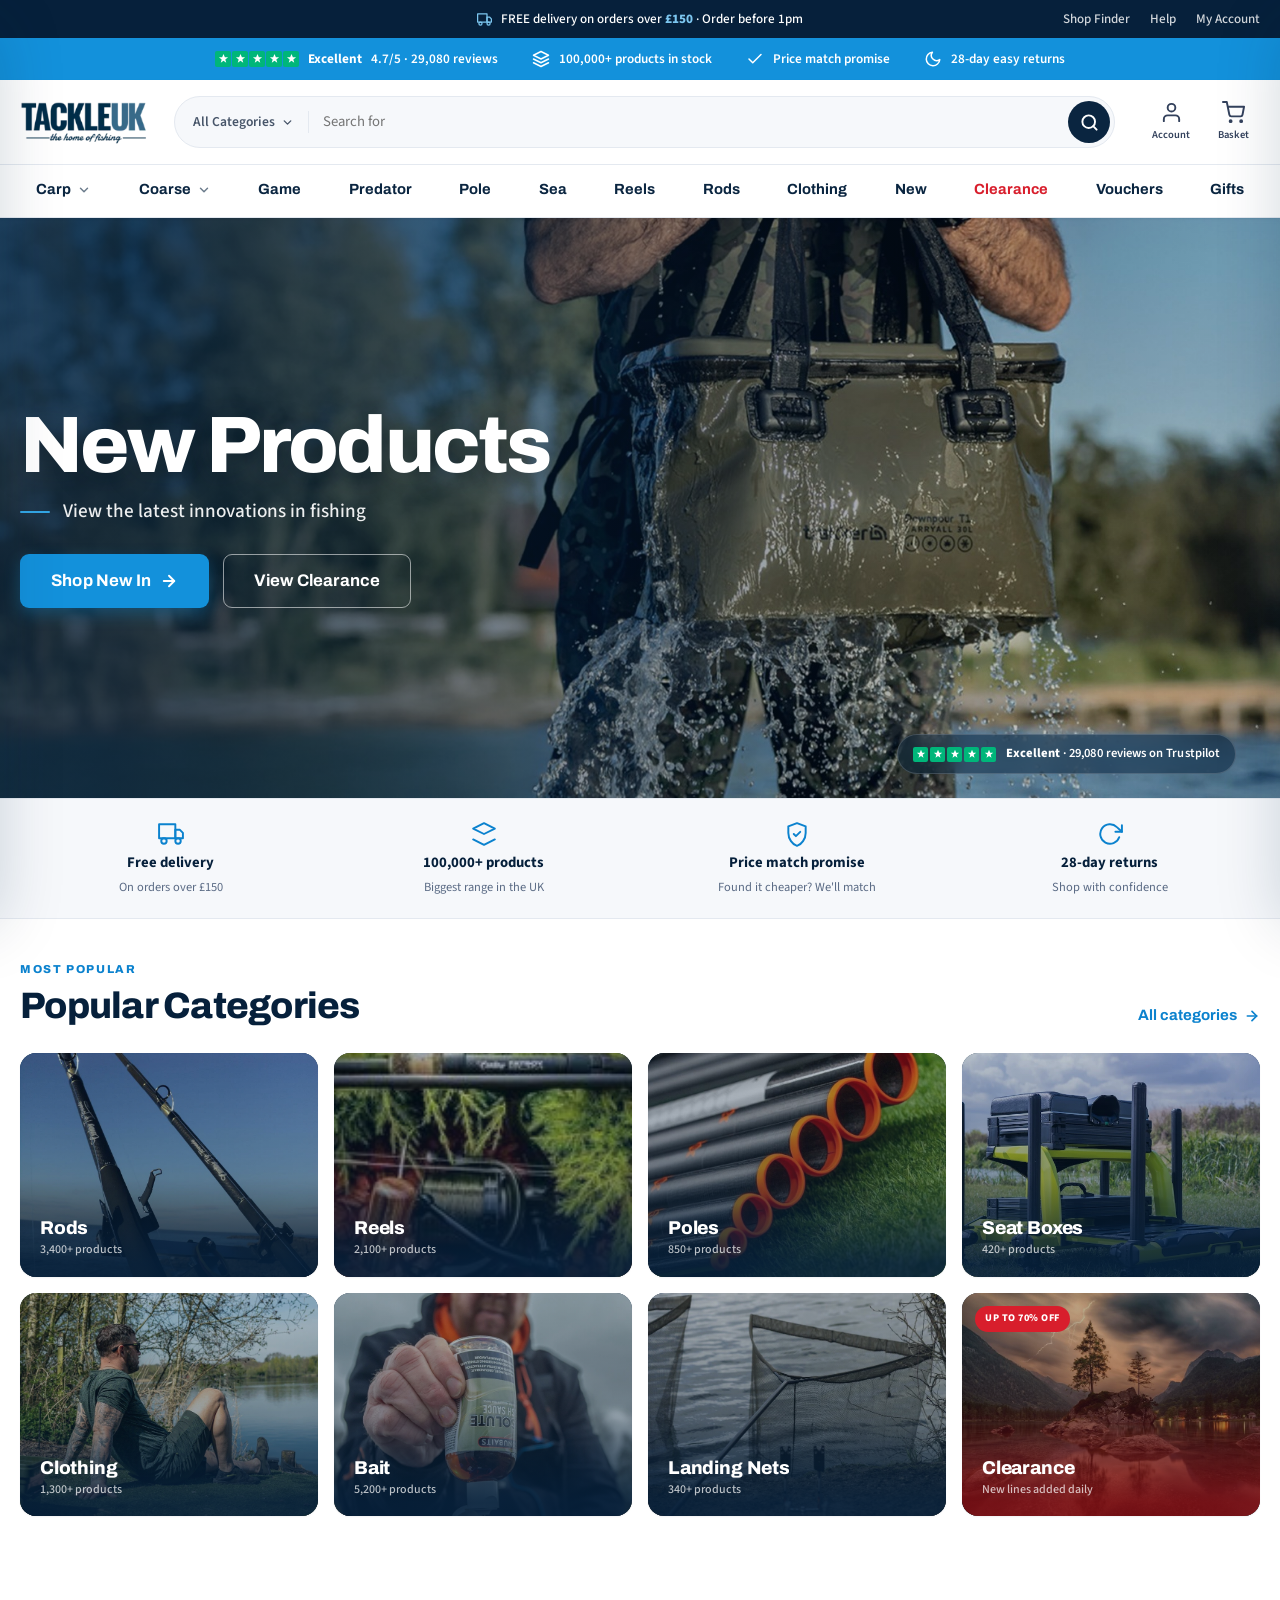
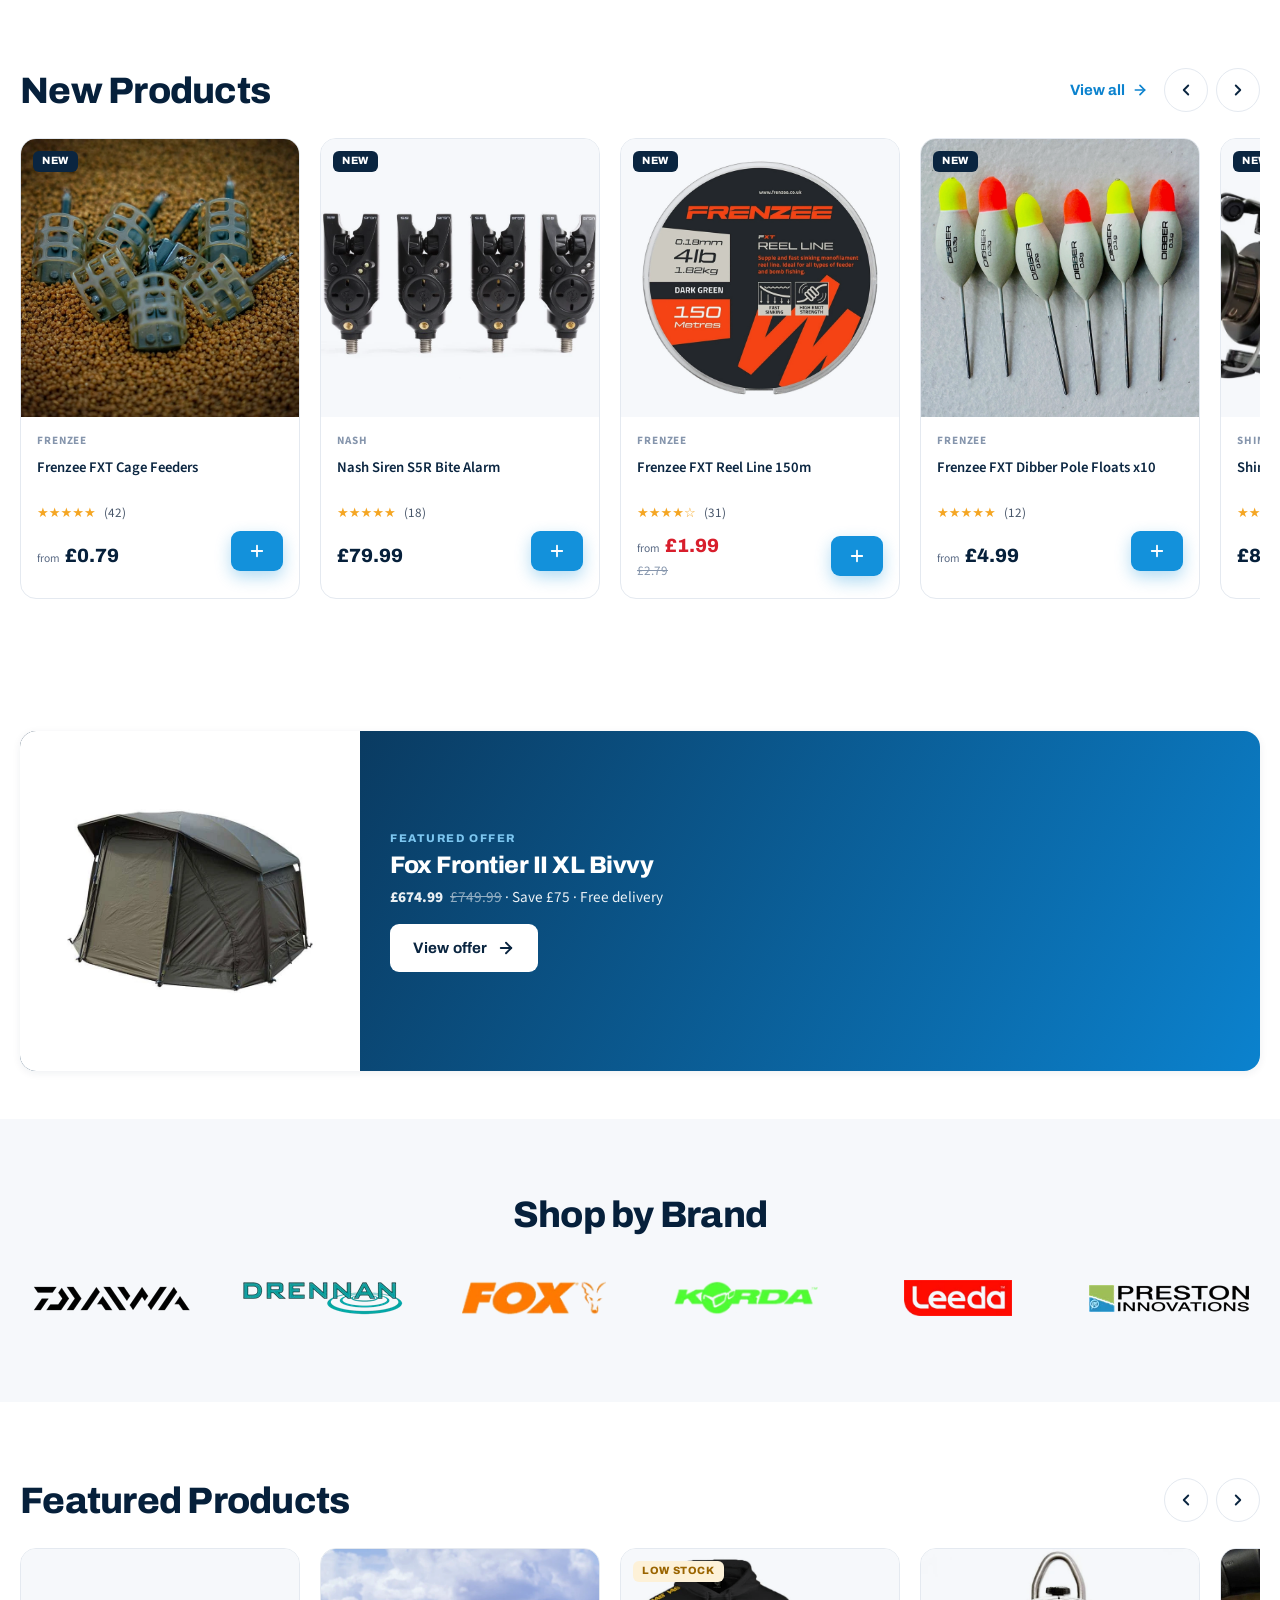
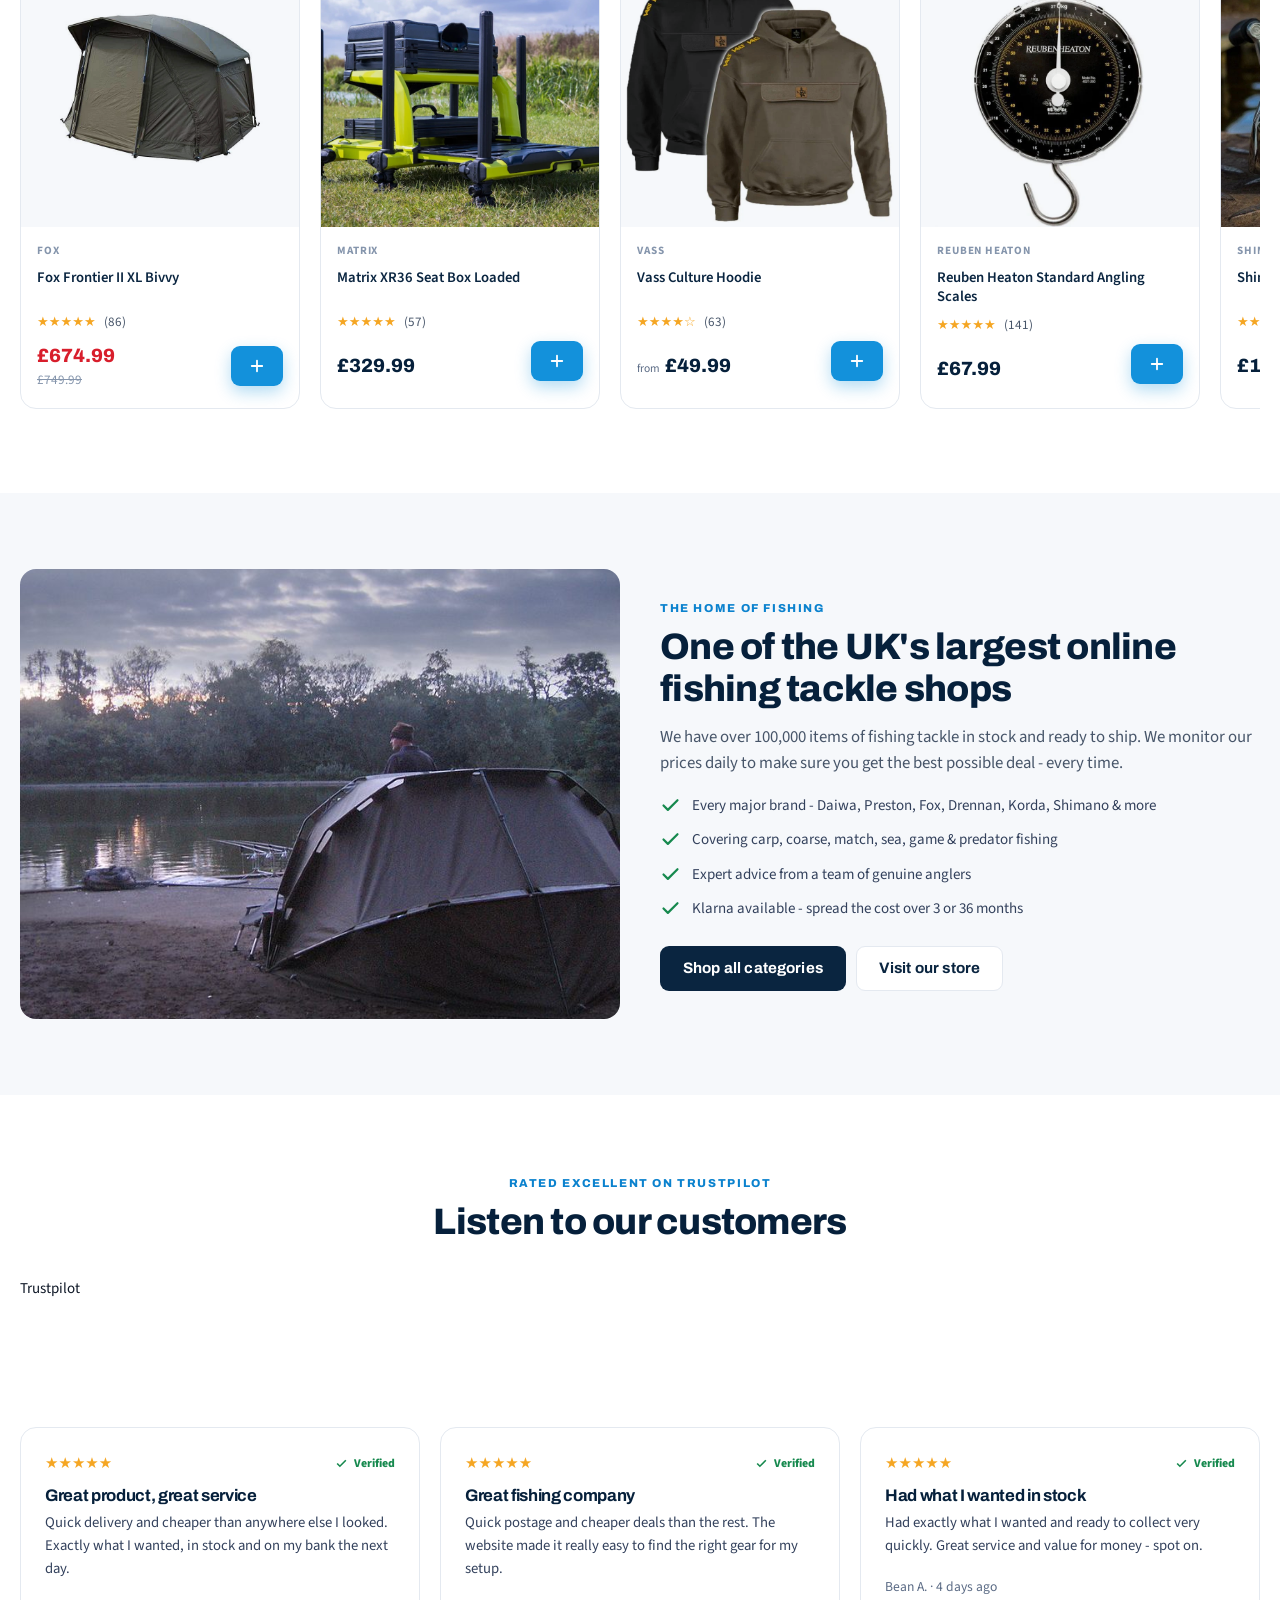
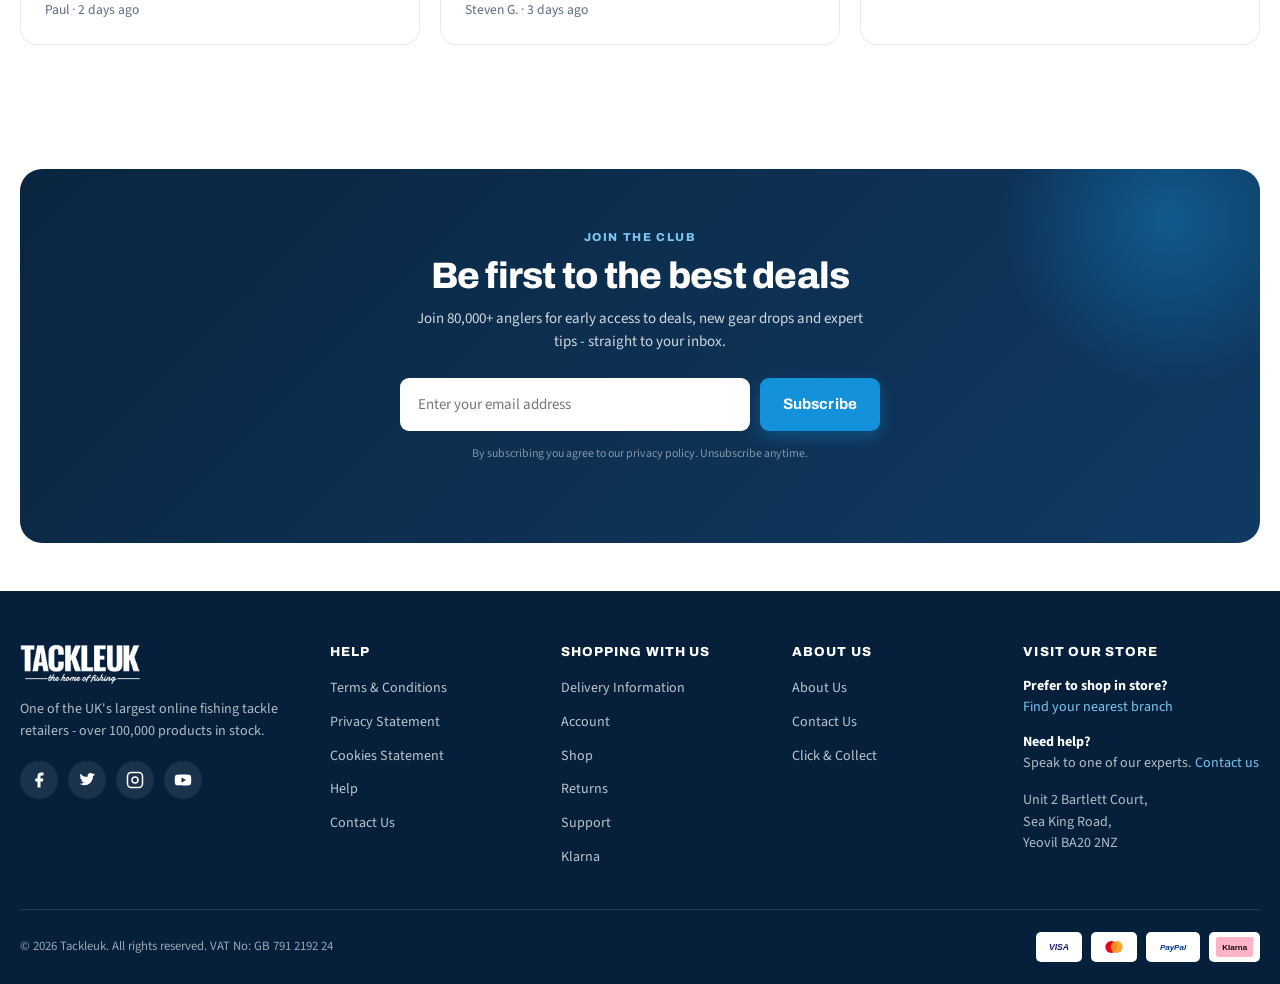
==== commit dfccba9c: "Strip embedded metadata from hero image Re-encoded assets/img/hero-1.jpg to pixel data only, removin" ====
--- a/index.html
+++ b/index.html
@@ -12,7 +12,7 @@
 <meta name="theme-color" content="#0A2540">
 <link rel="apple-touch-icon" href="assets/img/icon-192.png">
 <link rel="icon" type="image/jpeg" href="assets/img/Tackleuk%20Favicon%20-%20White.jpg">
-<link rel="stylesheet" href="assets/css/tuk.css?v=20260724h">
+<link rel="stylesheet" href="assets/css/tuk.css?v=20260724i">
 </head>
 <body>
 
@@ -706,7 +706,7 @@
   },500);
 })();
 </script>
-<script src="assets/js/nav-data.js?v=20260724h"></script>
-<script src="assets/js/tuk.js?v=20260724h"></script>
+<script src="assets/js/nav-data.js?v=20260724i"></script>
+<script src="assets/js/tuk.js?v=20260724i"></script>
 </body>
 </html>
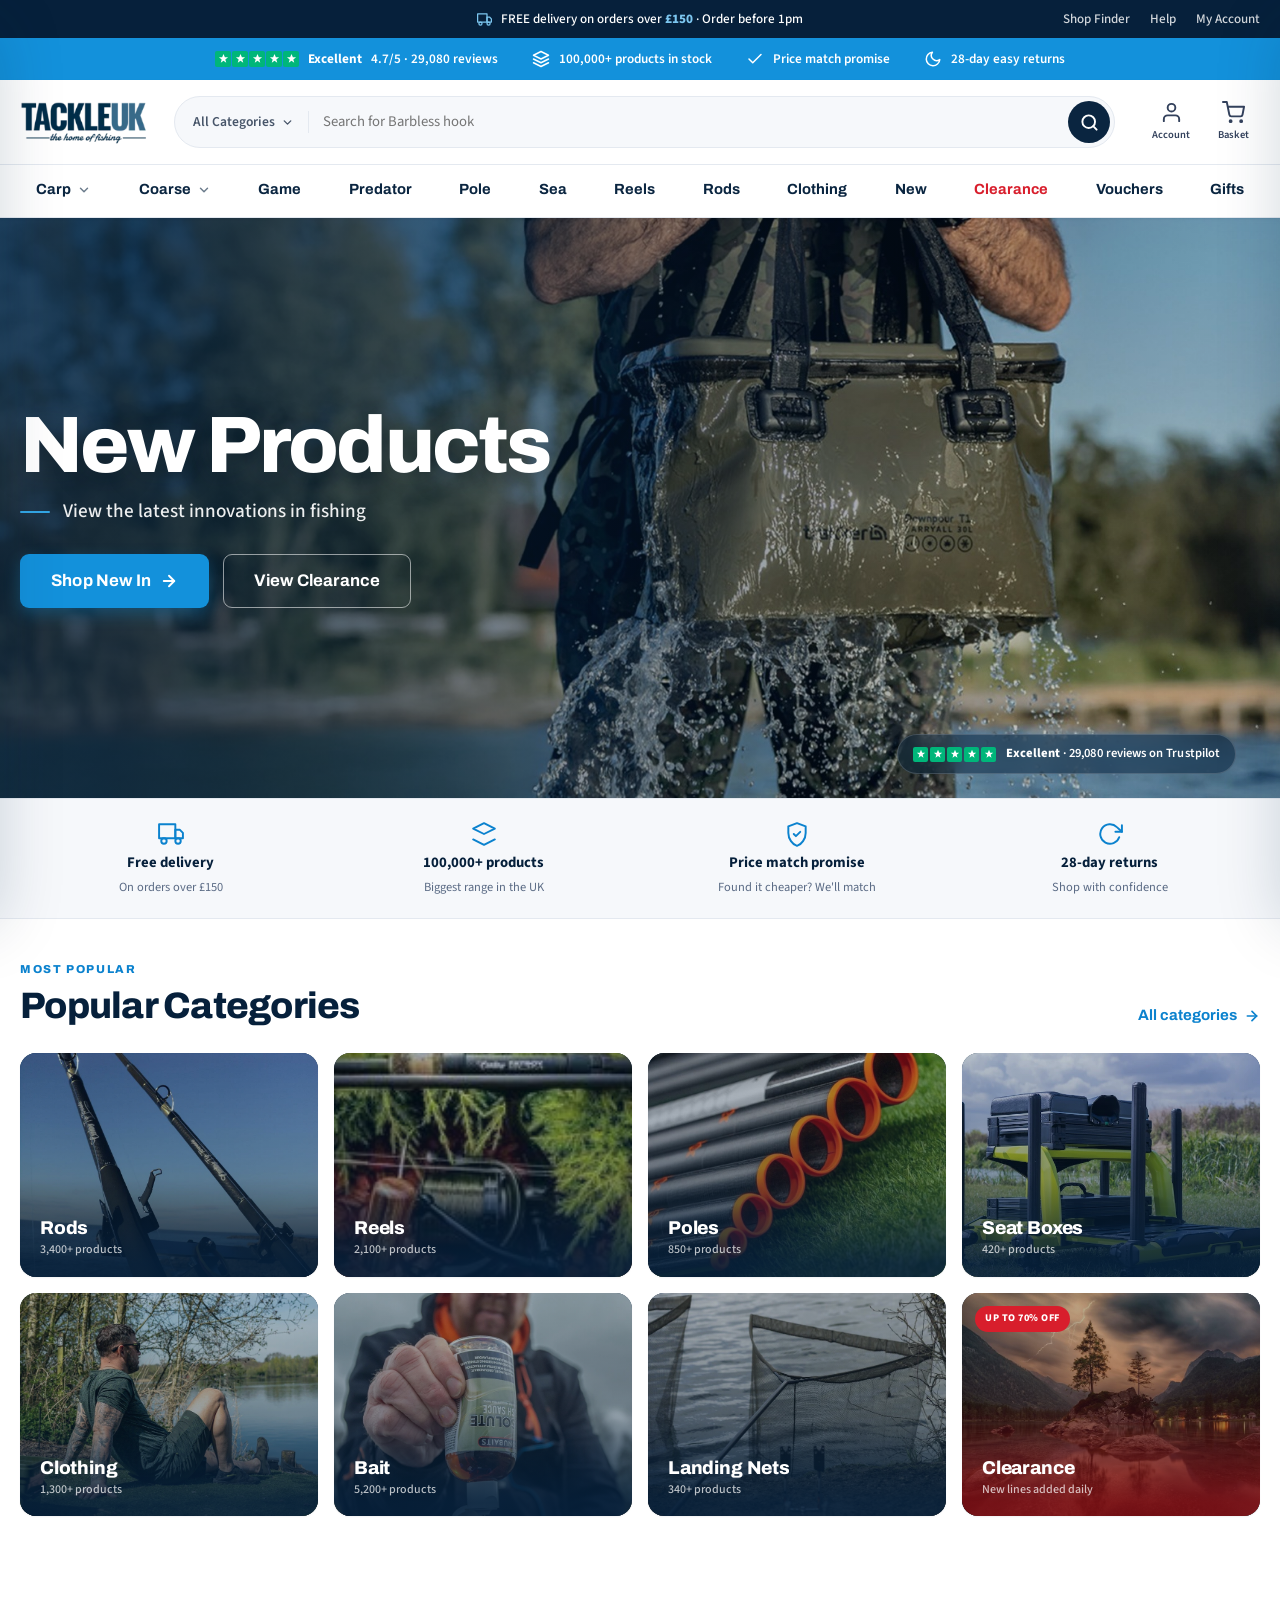
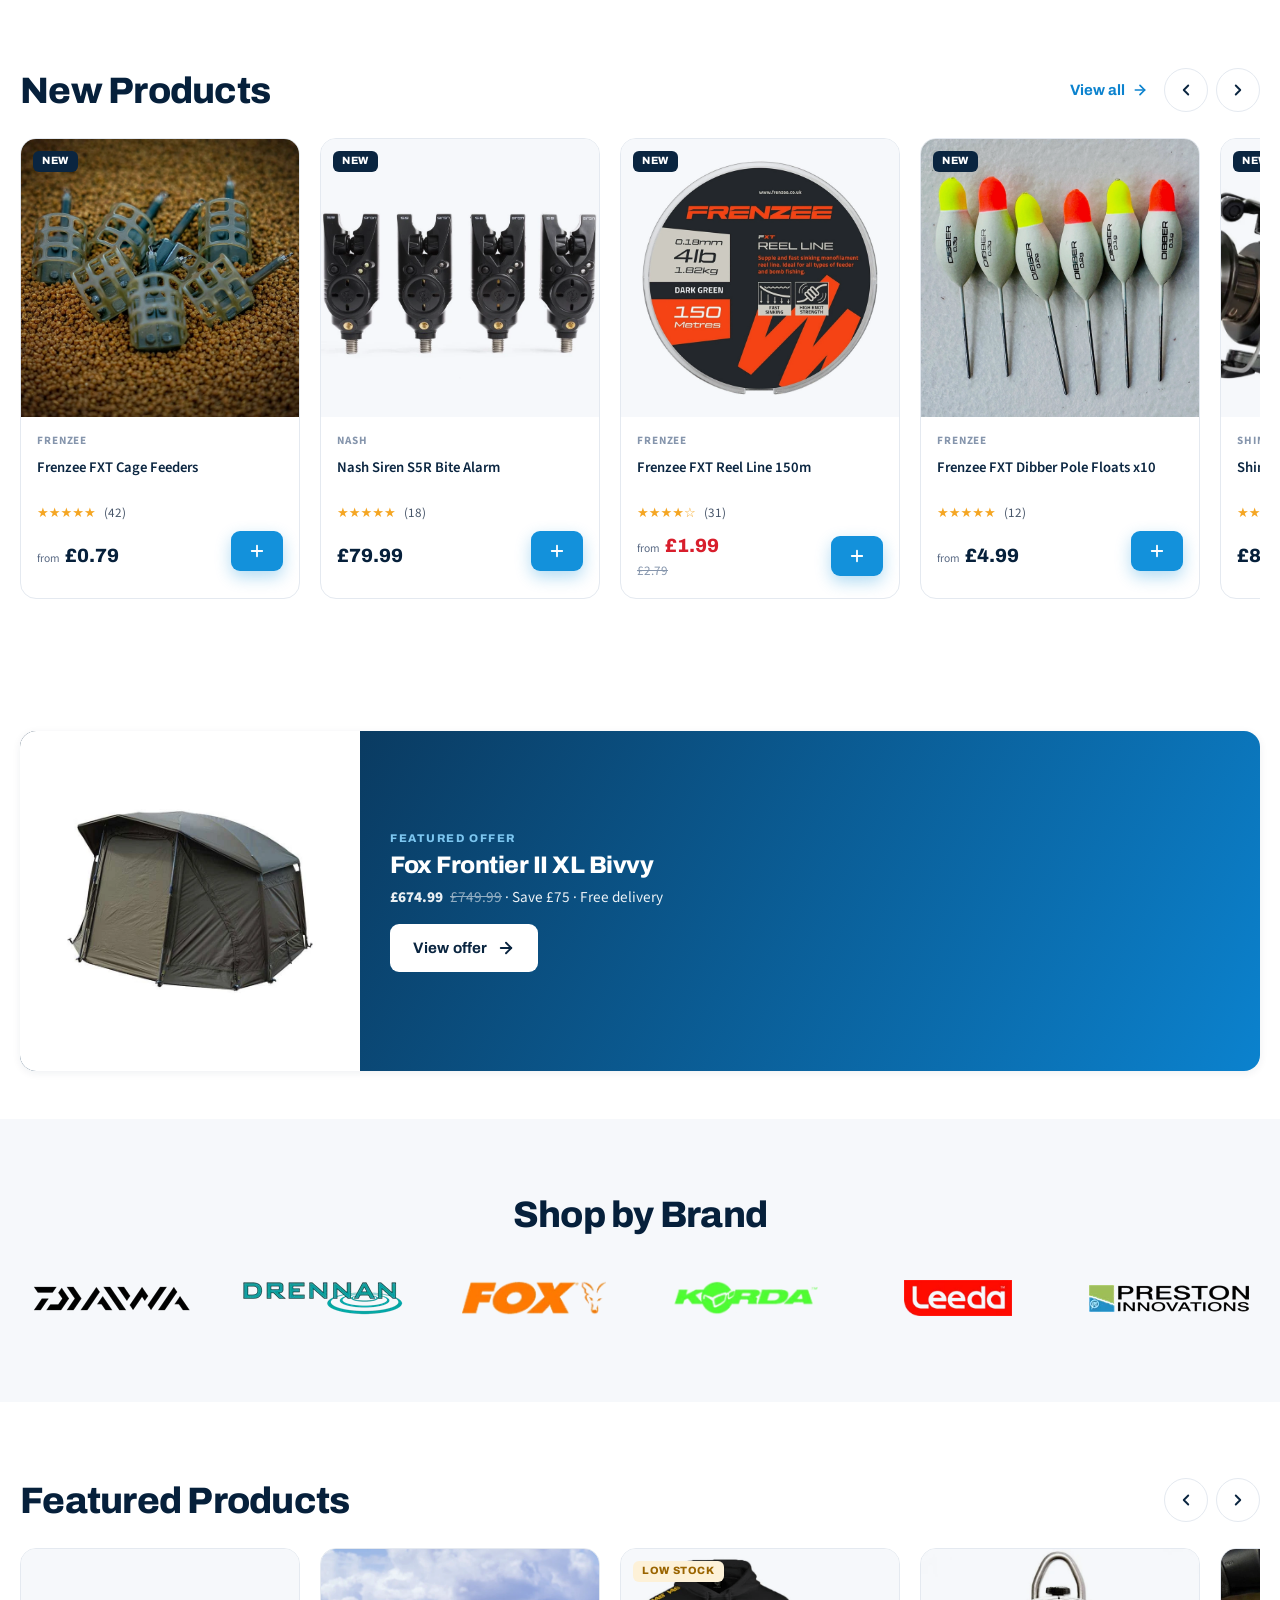
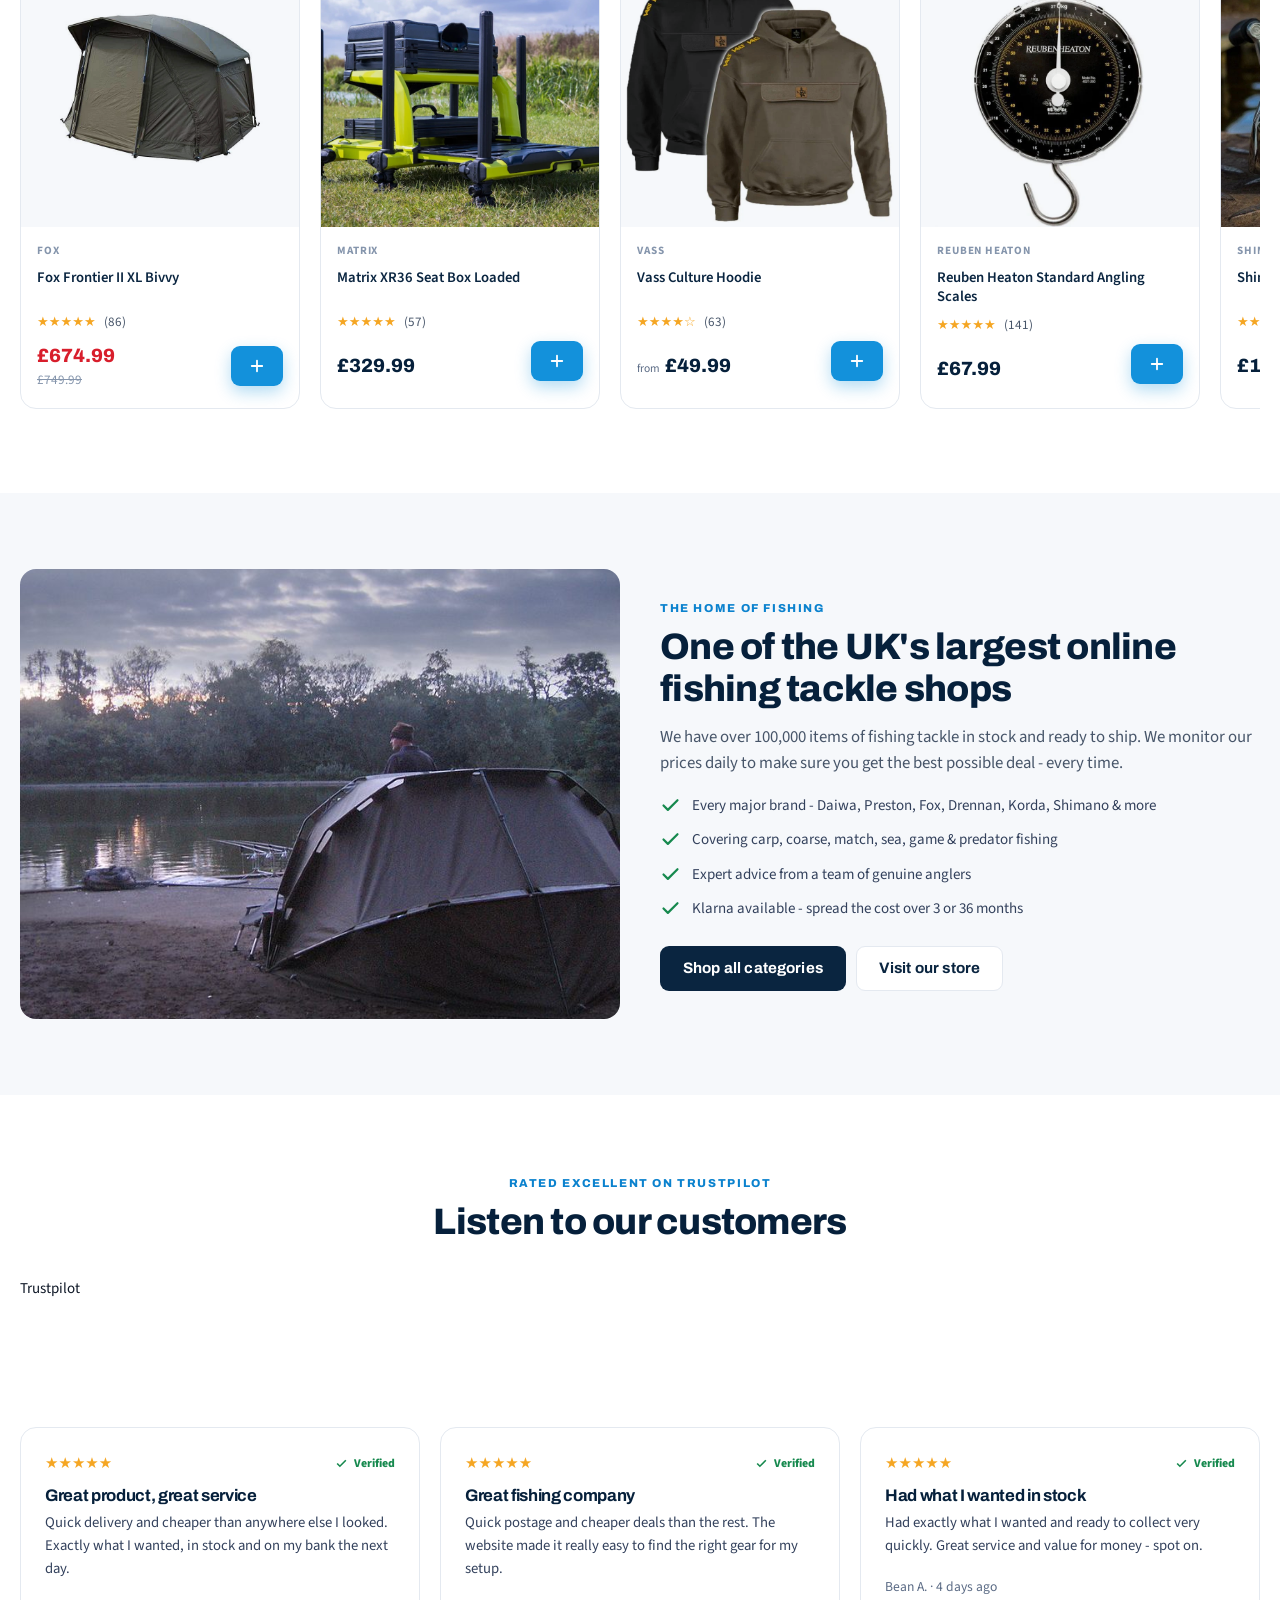
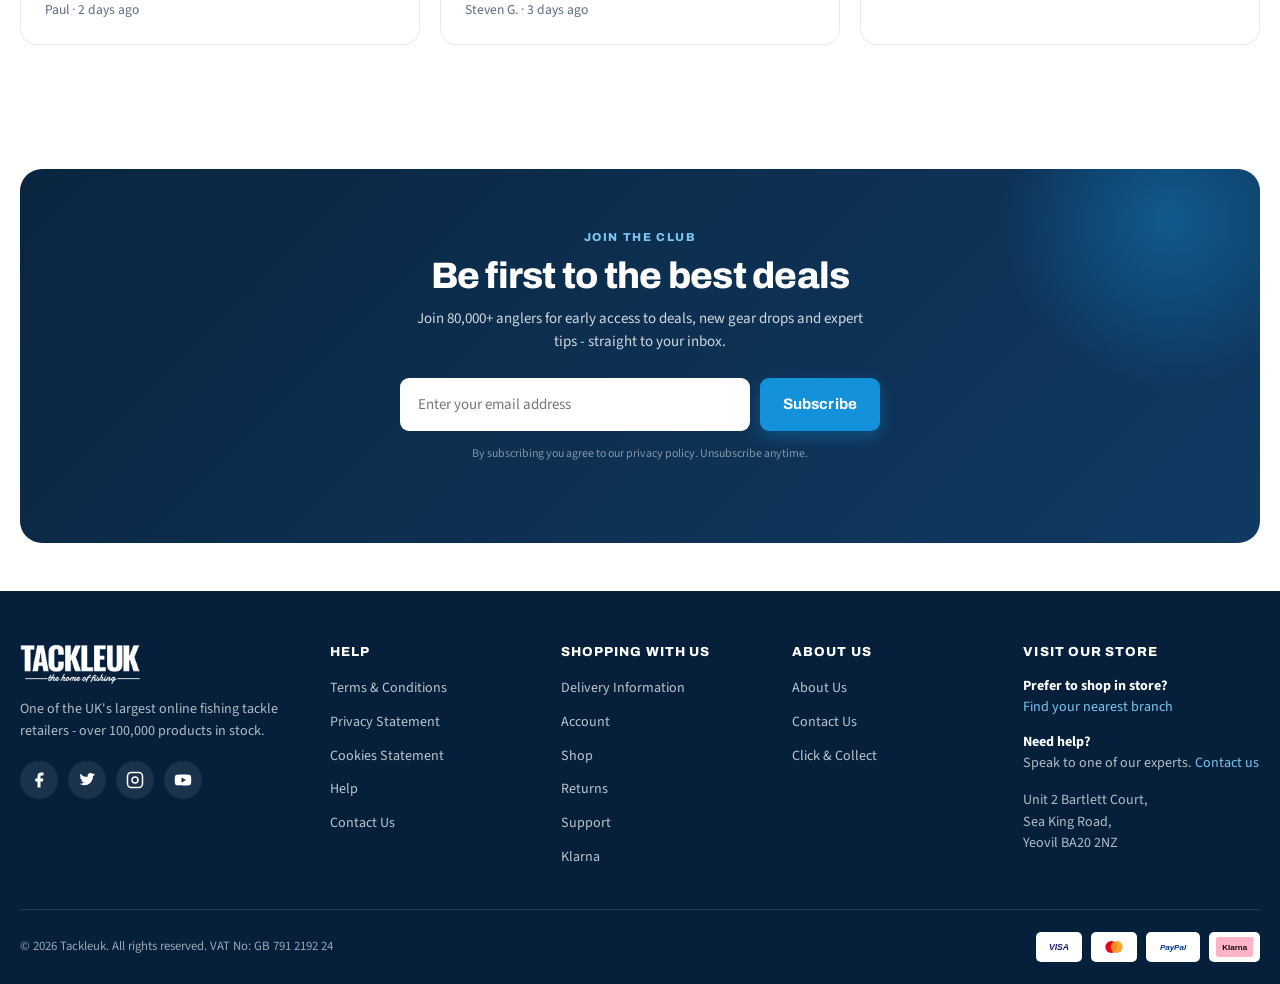
==== commit 1aec75f9: "Mobile menu: drop Wishlist; PDP: countdown to 1pm cut-off - Removed the Wishlist row from the mobile" ====
--- a/index.html
+++ b/index.html
@@ -12,7 +12,7 @@
 <meta name="theme-color" content="#0A2540">
 <link rel="apple-touch-icon" href="assets/img/icon-192.png">
 <link rel="icon" type="image/jpeg" href="assets/img/Tackleuk%20Favicon%20-%20White.jpg">
-<link rel="stylesheet" href="assets/css/tuk.css?v=20260724i">
+<link rel="stylesheet" href="assets/css/tuk.css?v=20260724j">
 </head>
 <body>
 
@@ -706,7 +706,7 @@
   },500);
 })();
 </script>
-<script src="assets/js/nav-data.js?v=20260724i"></script>
-<script src="assets/js/tuk.js?v=20260724i"></script>
+<script src="assets/js/nav-data.js?v=20260724j"></script>
+<script src="assets/js/tuk.js?v=20260724j"></script>
 </body>
 </html>
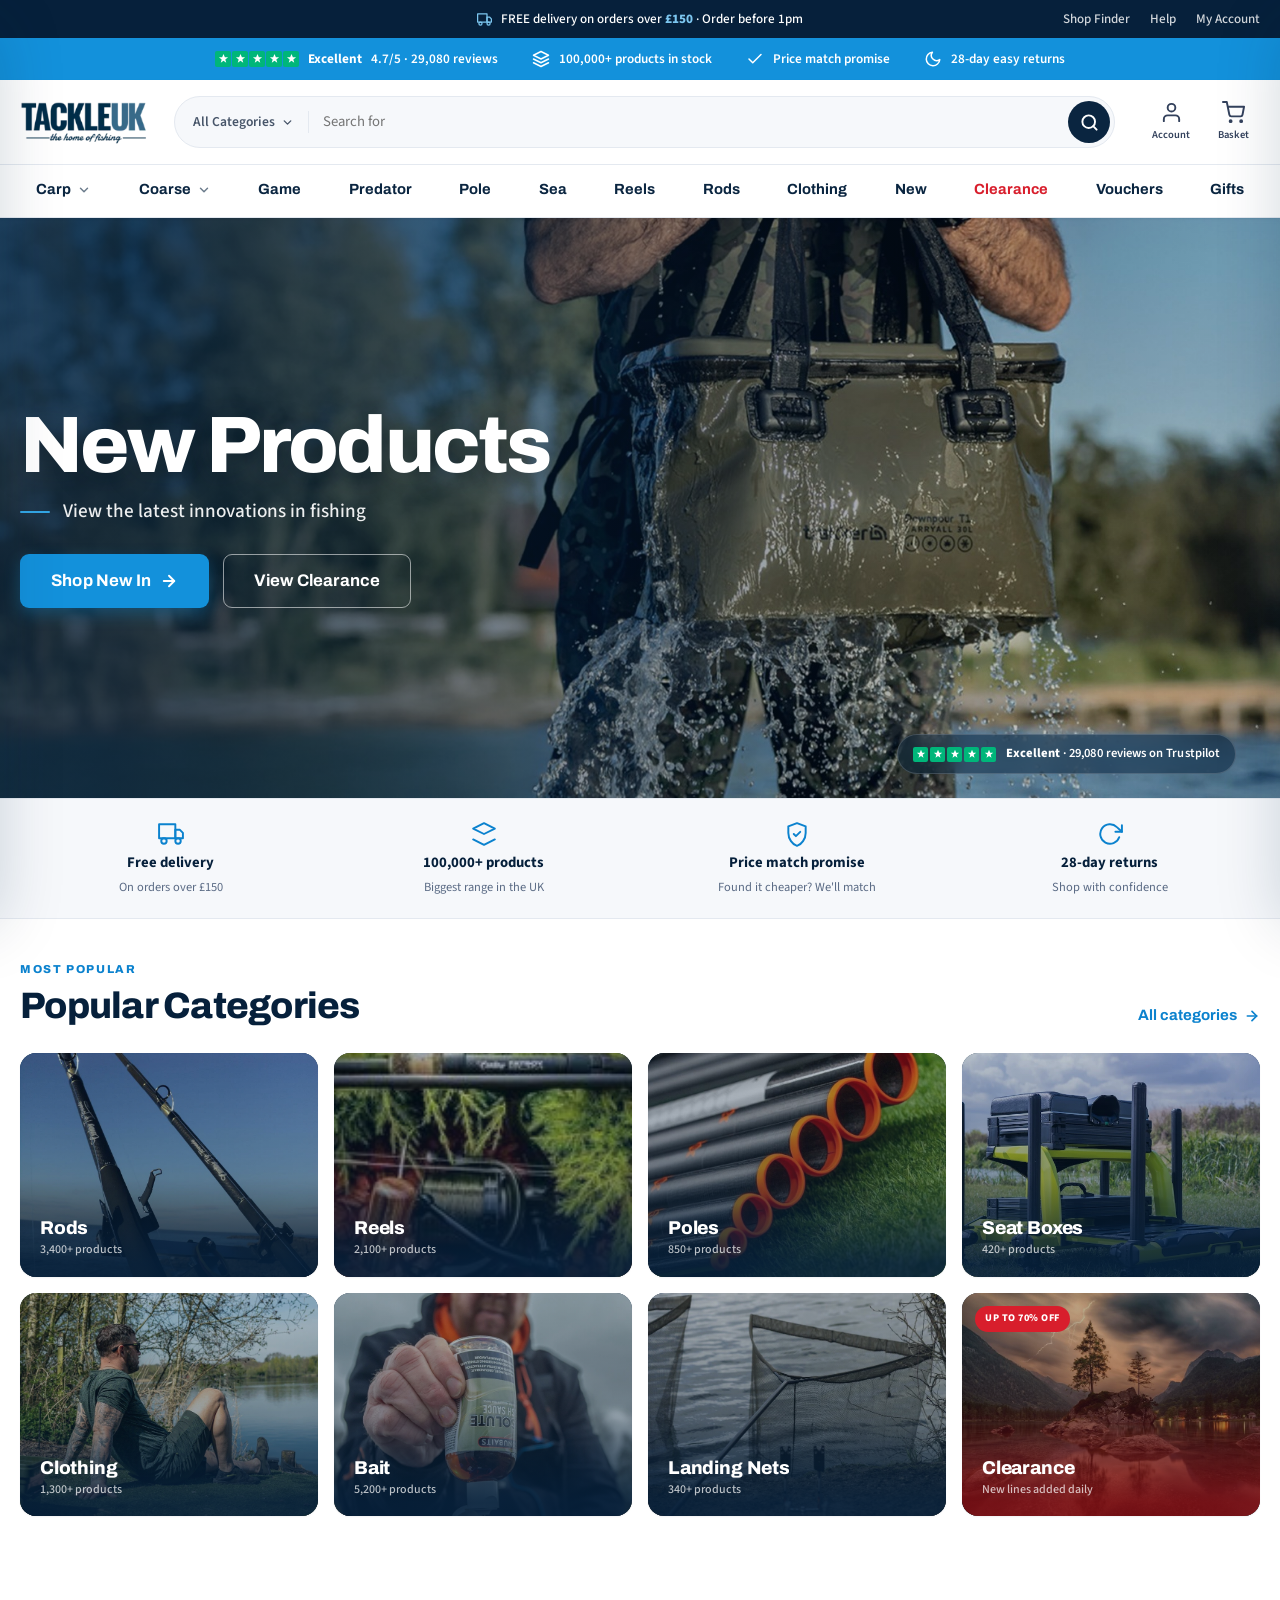
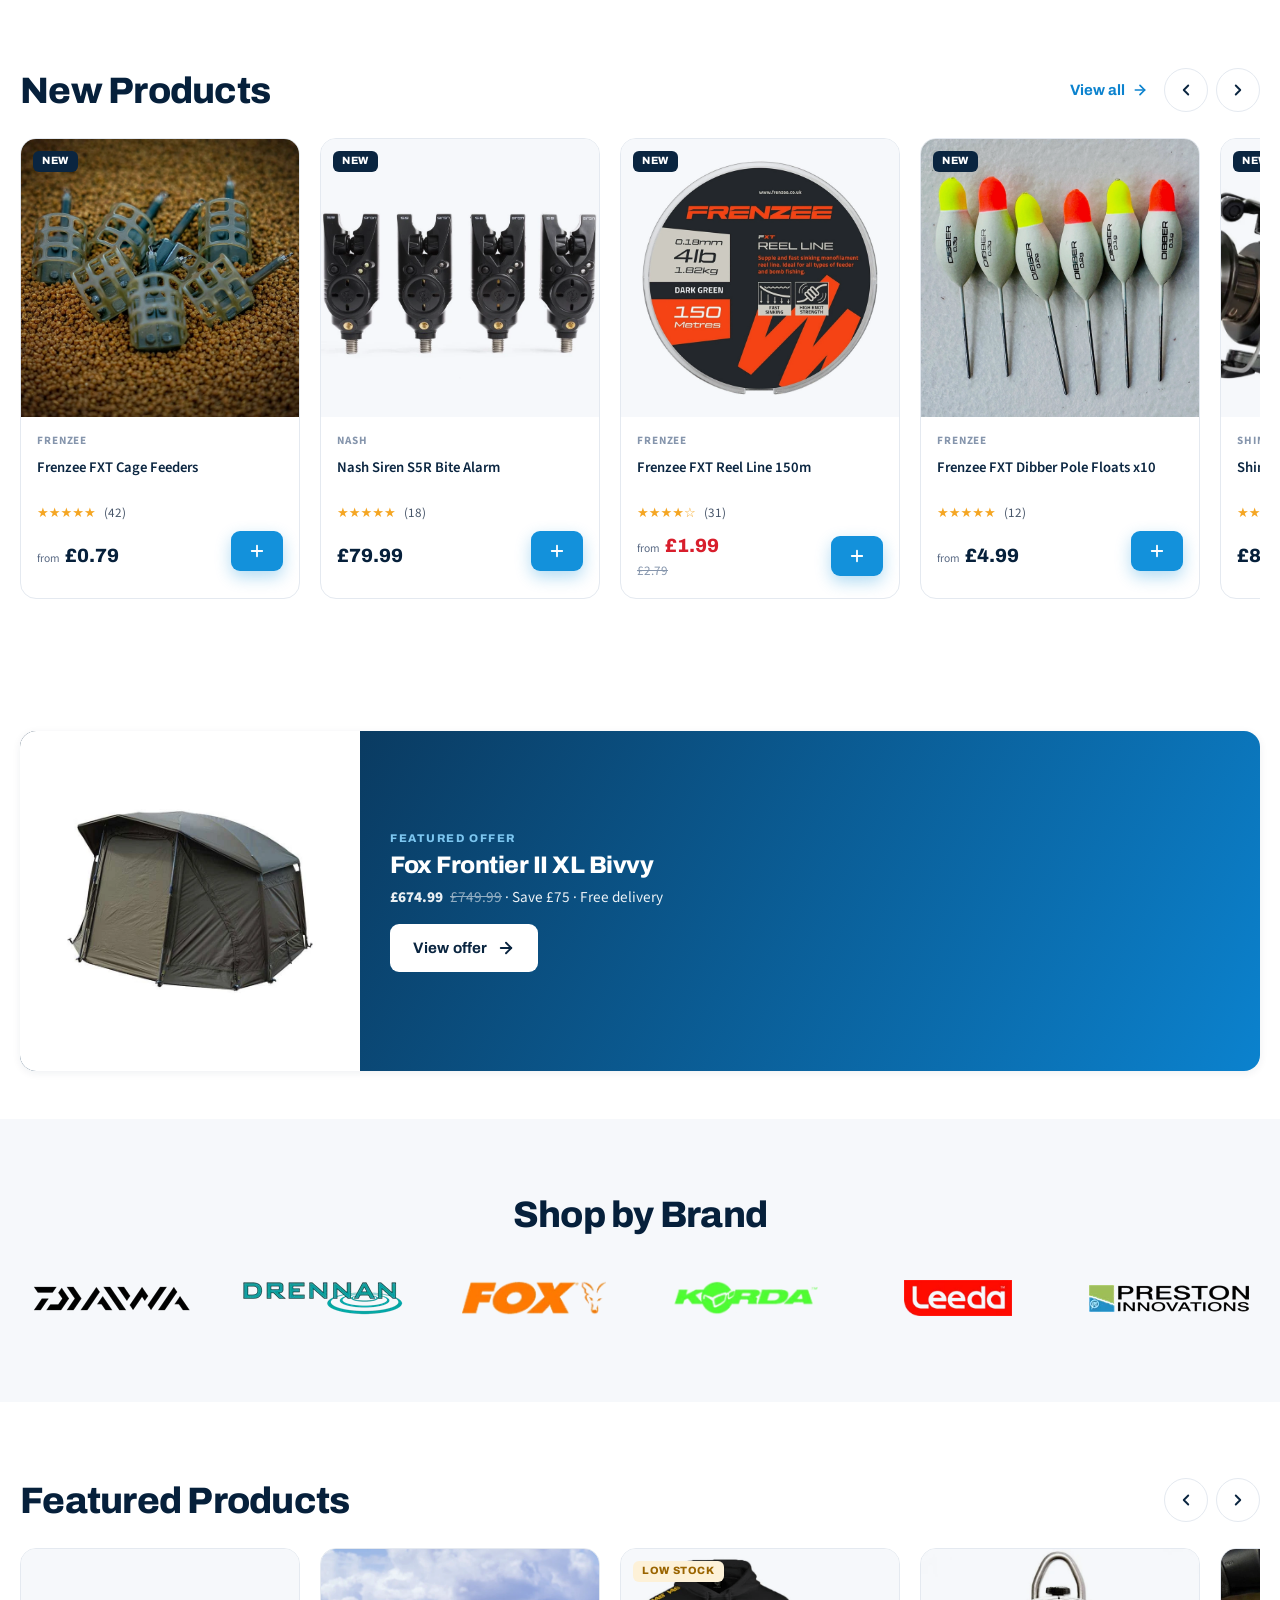
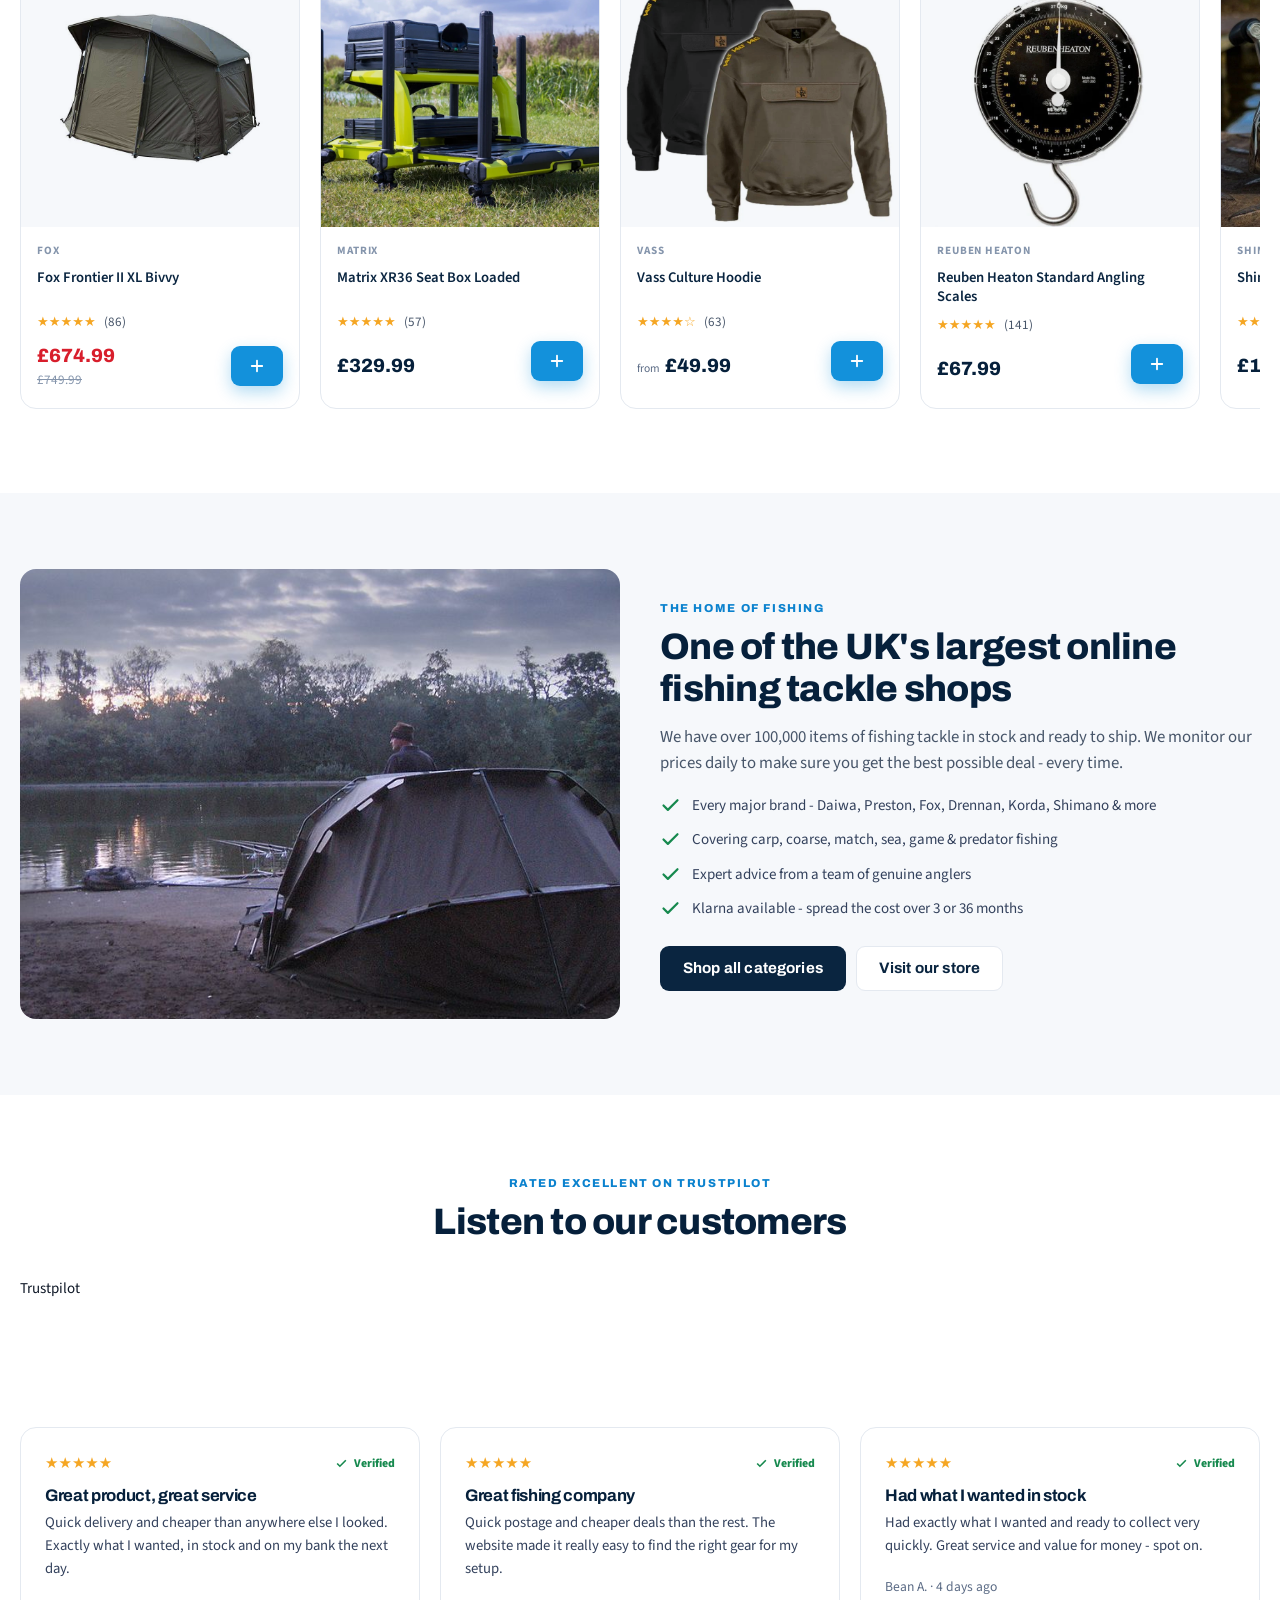
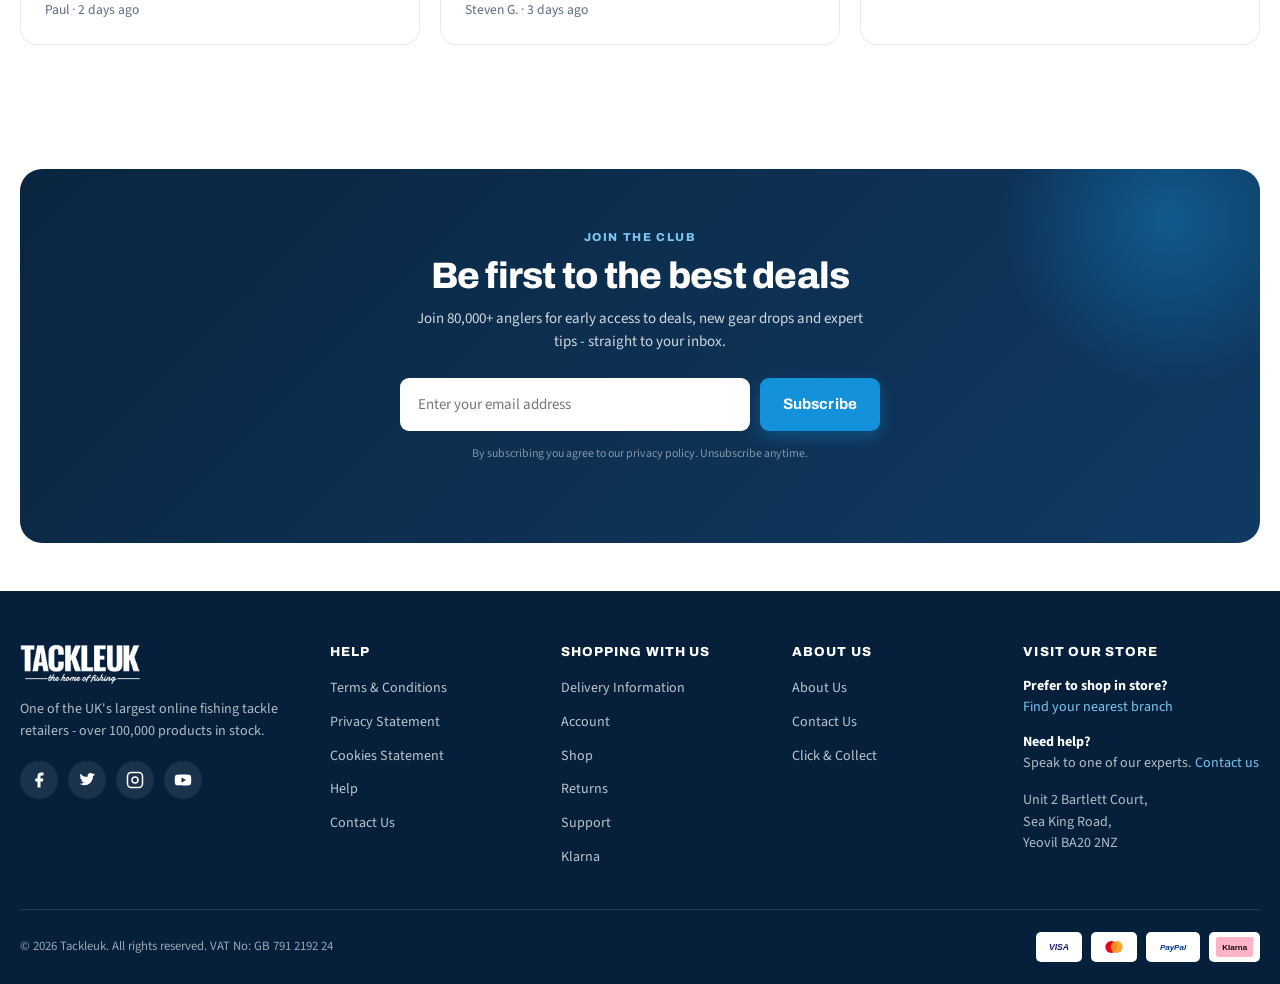
==== commit 030eb084: "tidy tuk.js header comment" ====
--- a/index.html
+++ b/index.html
@@ -12,7 +12,7 @@
 <meta name="theme-color" content="#0A2540">
 <link rel="apple-touch-icon" href="assets/img/icon-192.png">
 <link rel="icon" type="image/jpeg" href="assets/img/Tackleuk%20Favicon%20-%20White.jpg">
-<link rel="stylesheet" href="assets/css/tuk.css?v=20260724j">
+<link rel="stylesheet" href="assets/css/tuk.css?v=20260724k">
 </head>
 <body>
 
@@ -706,7 +706,7 @@
   },500);
 })();
 </script>
-<script src="assets/js/nav-data.js?v=20260724j"></script>
-<script src="assets/js/tuk.js?v=20260724j"></script>
+<script src="assets/js/nav-data.js?v=20260724k"></script>
+<script src="assets/js/tuk.js?v=20260724k"></script>
 </body>
 </html>
